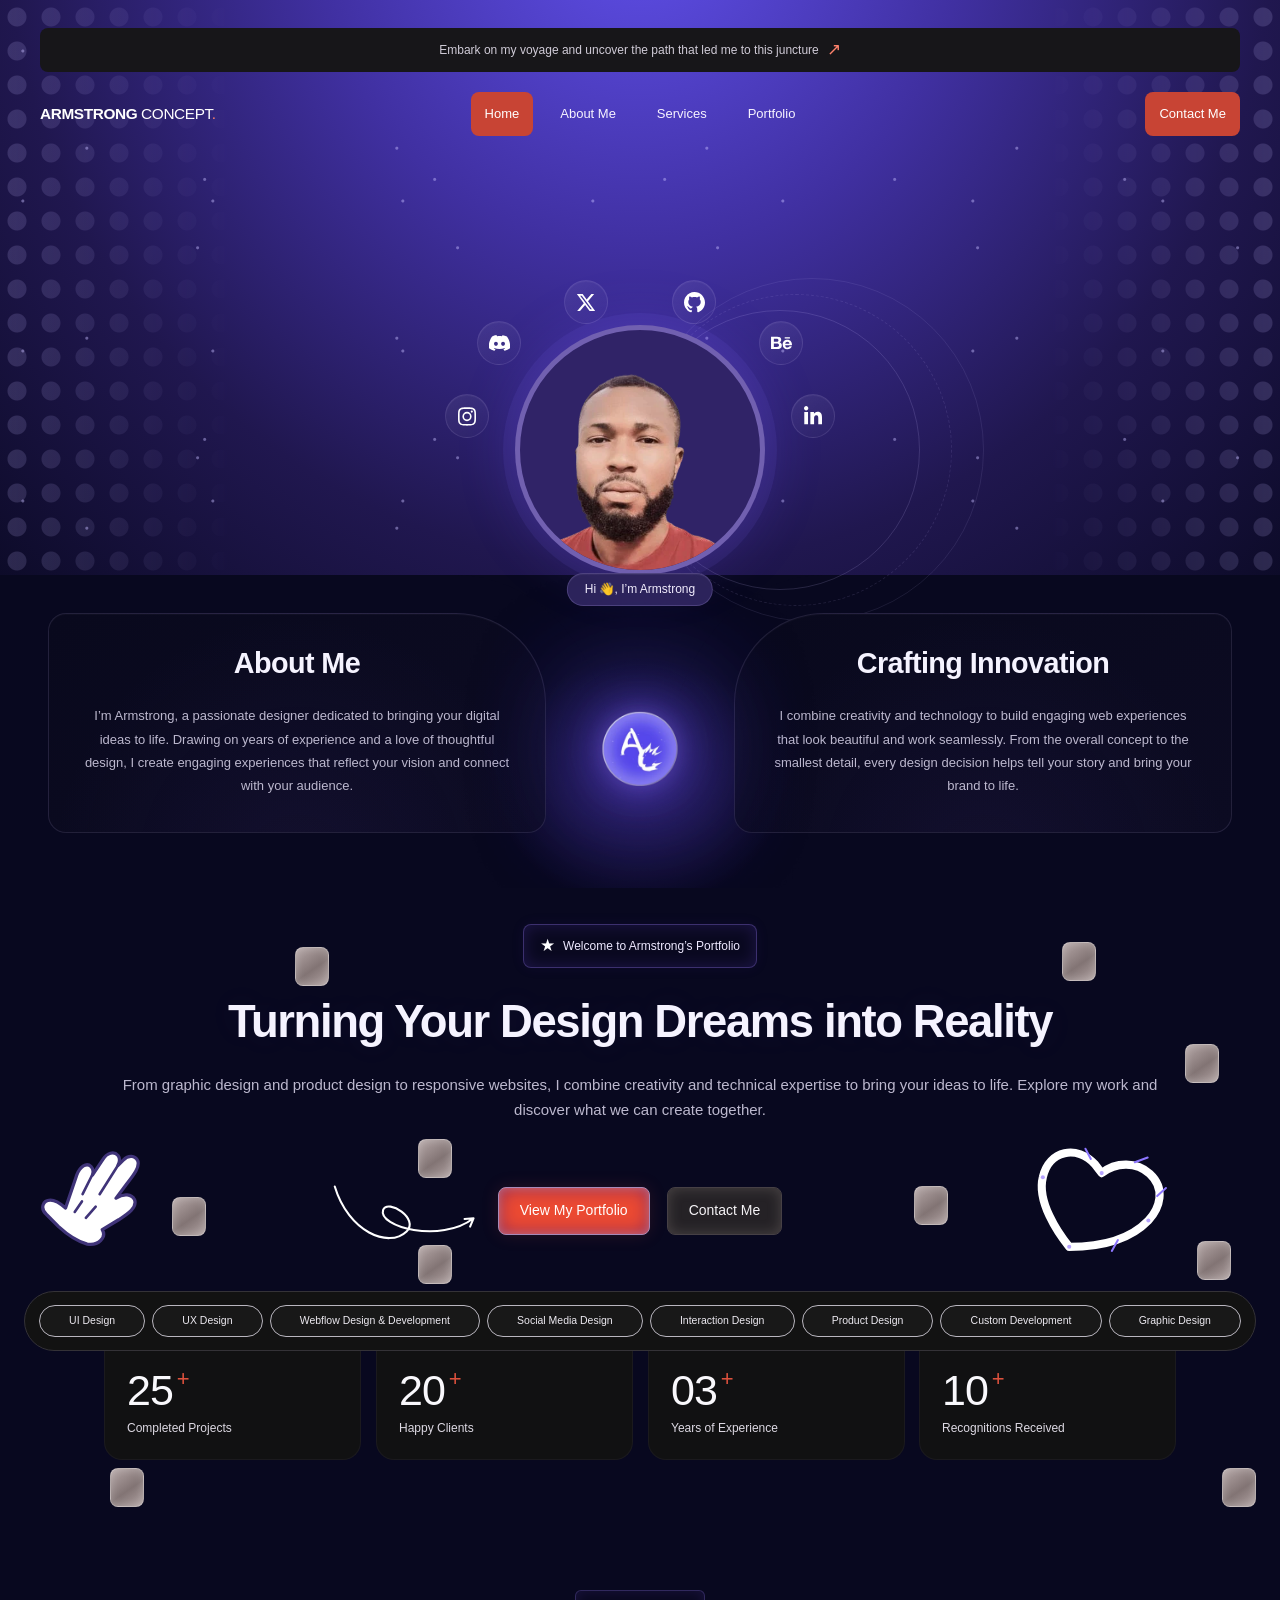
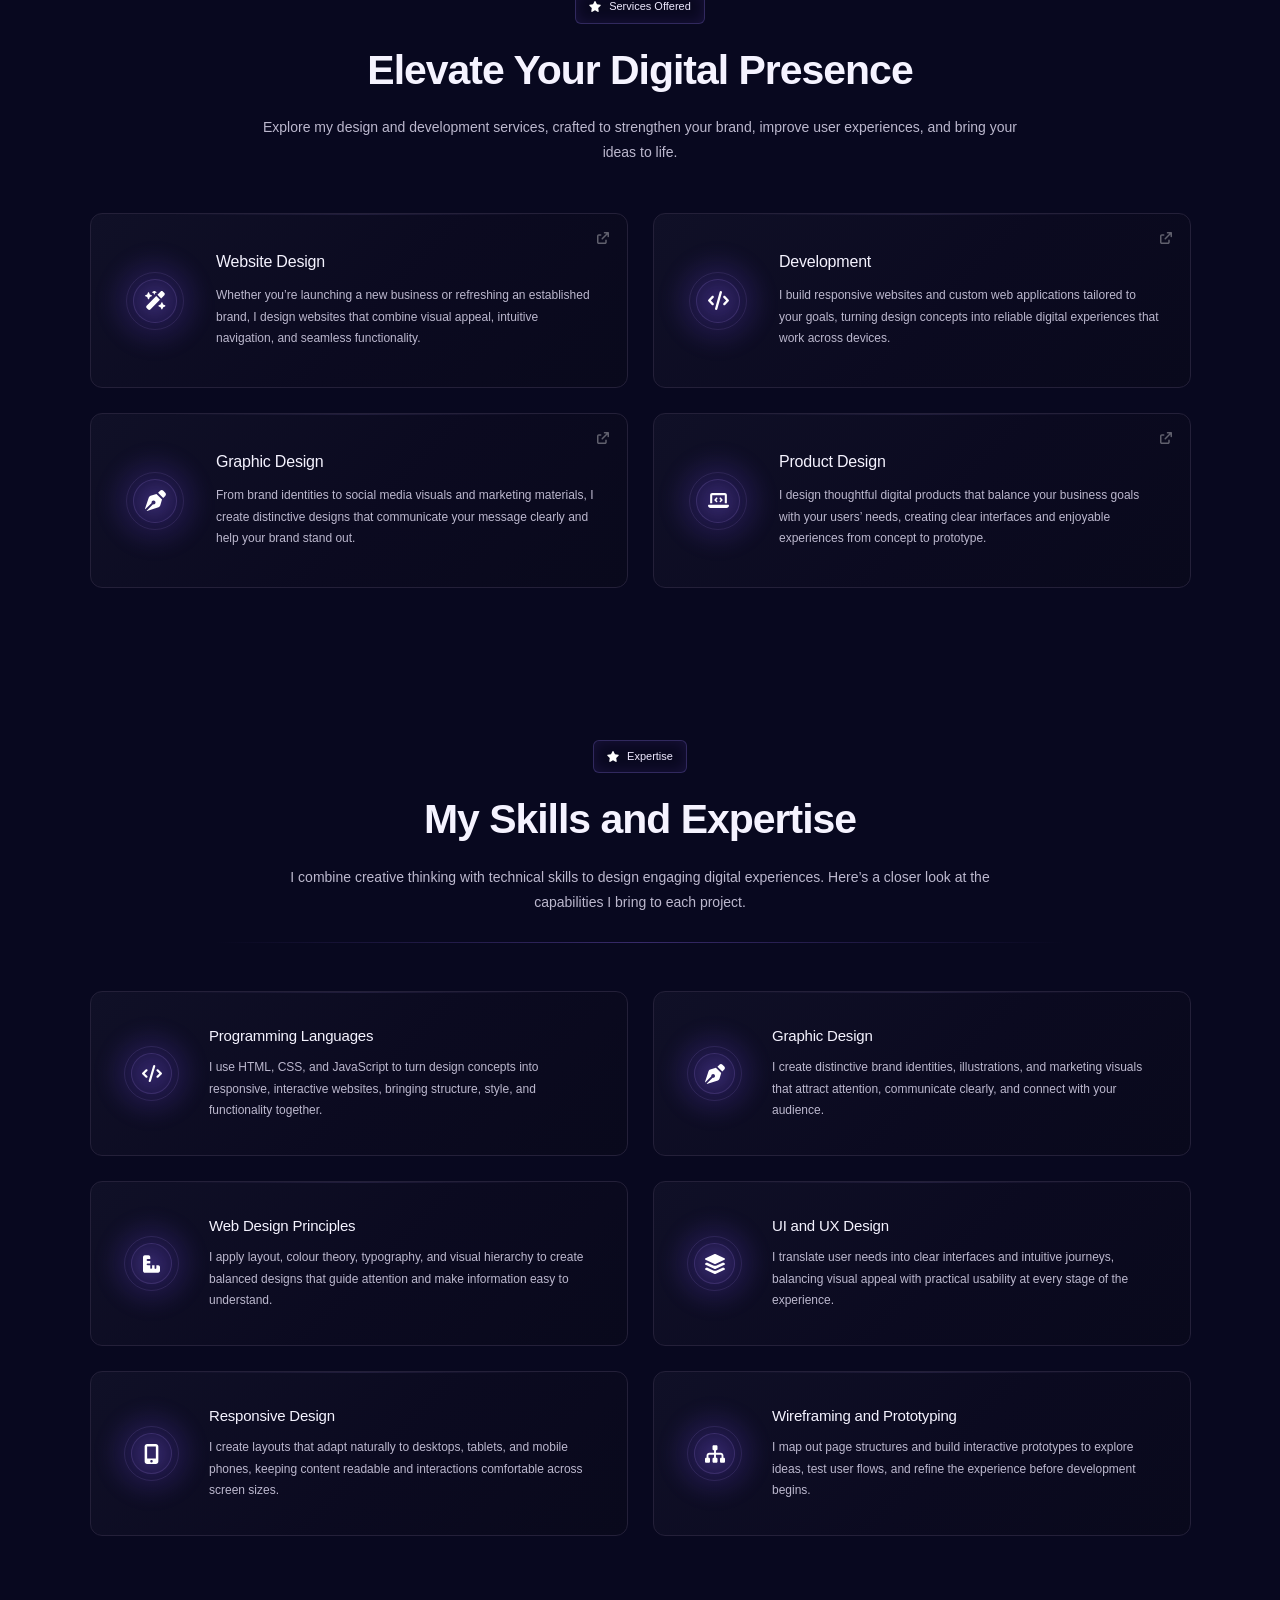
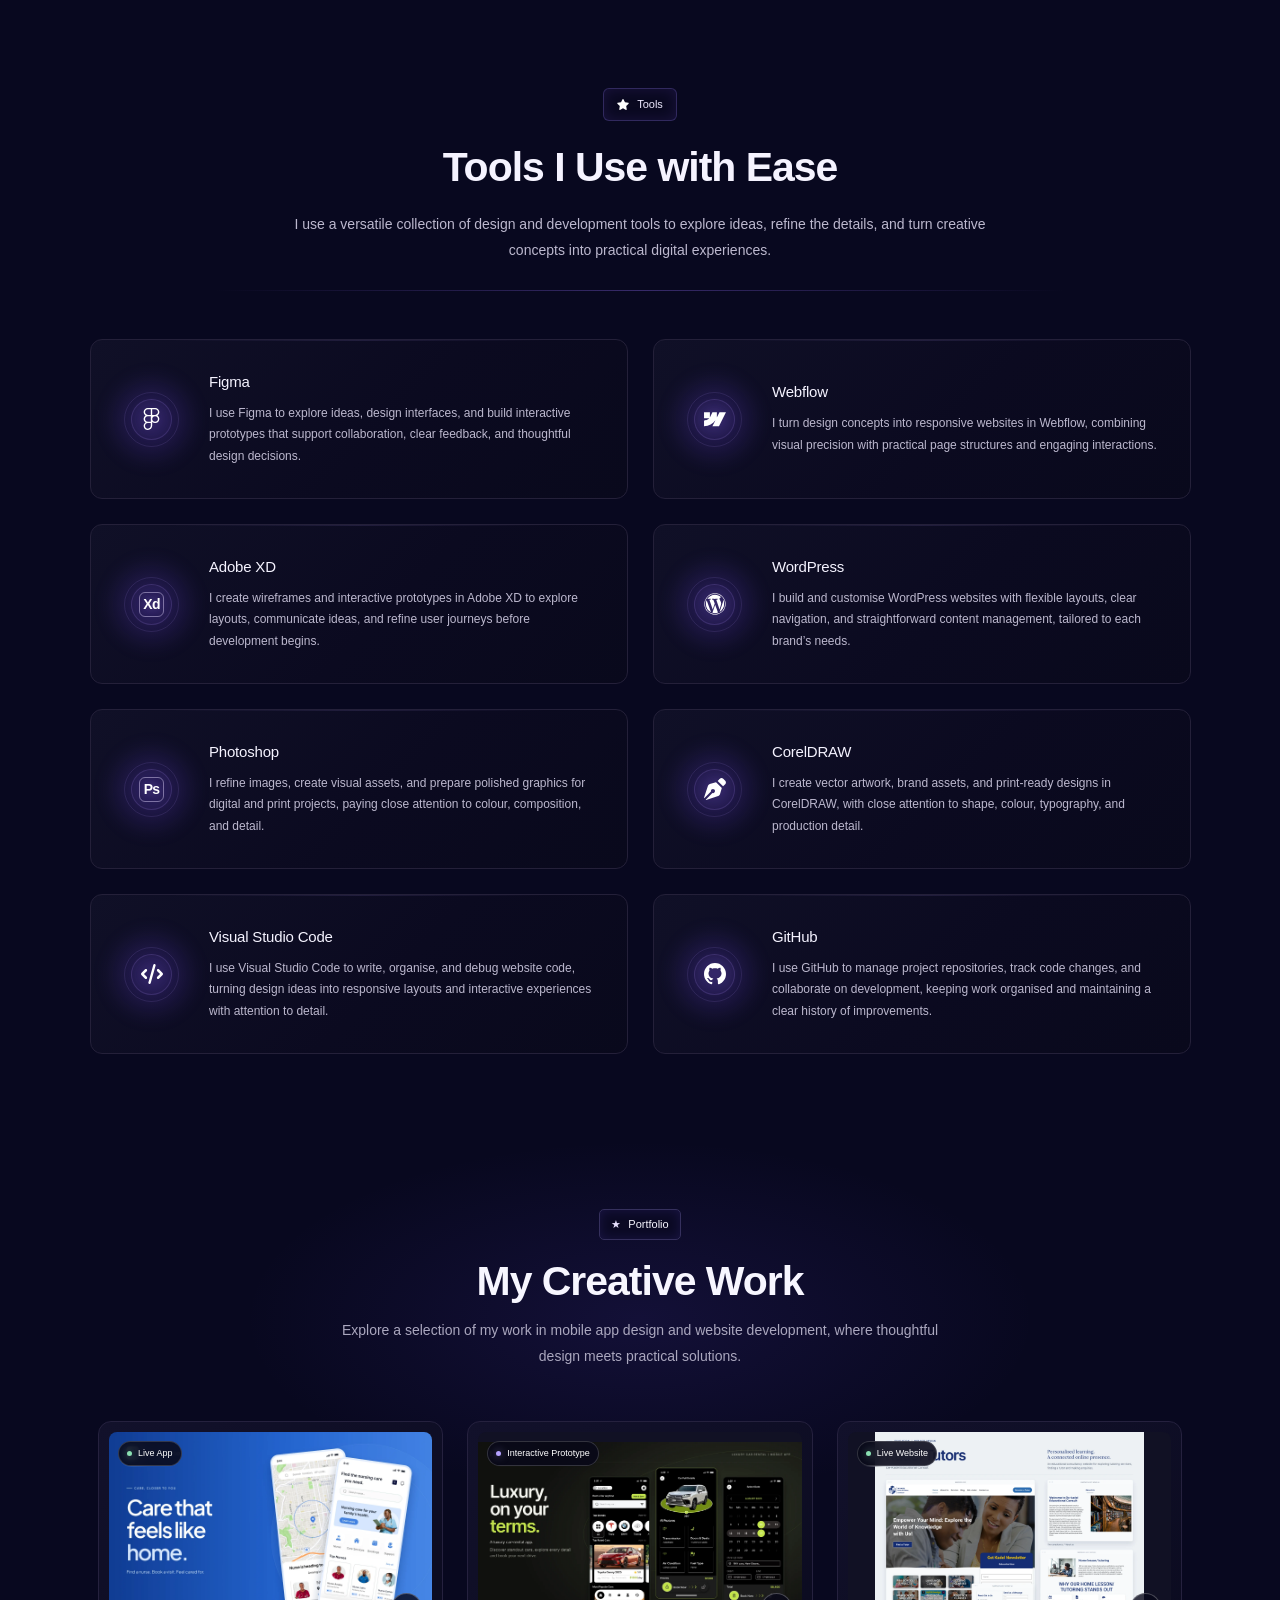
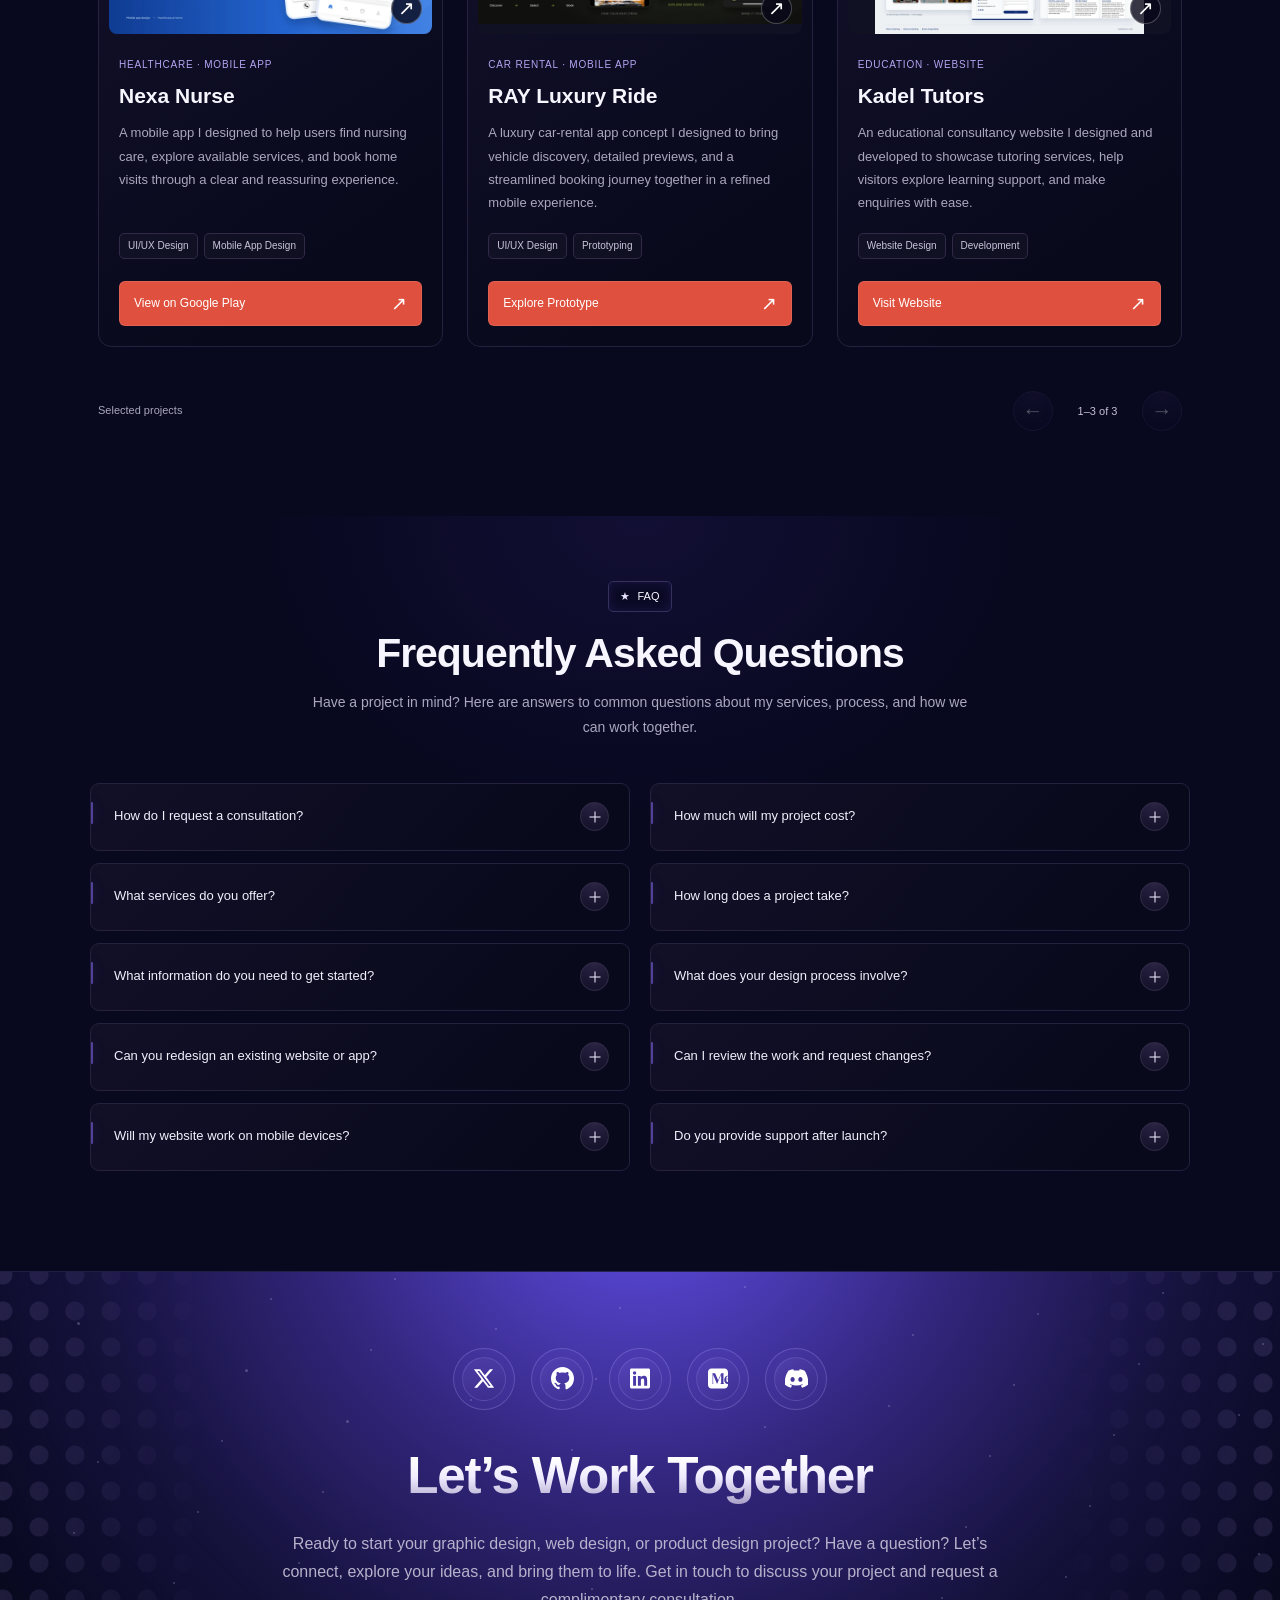
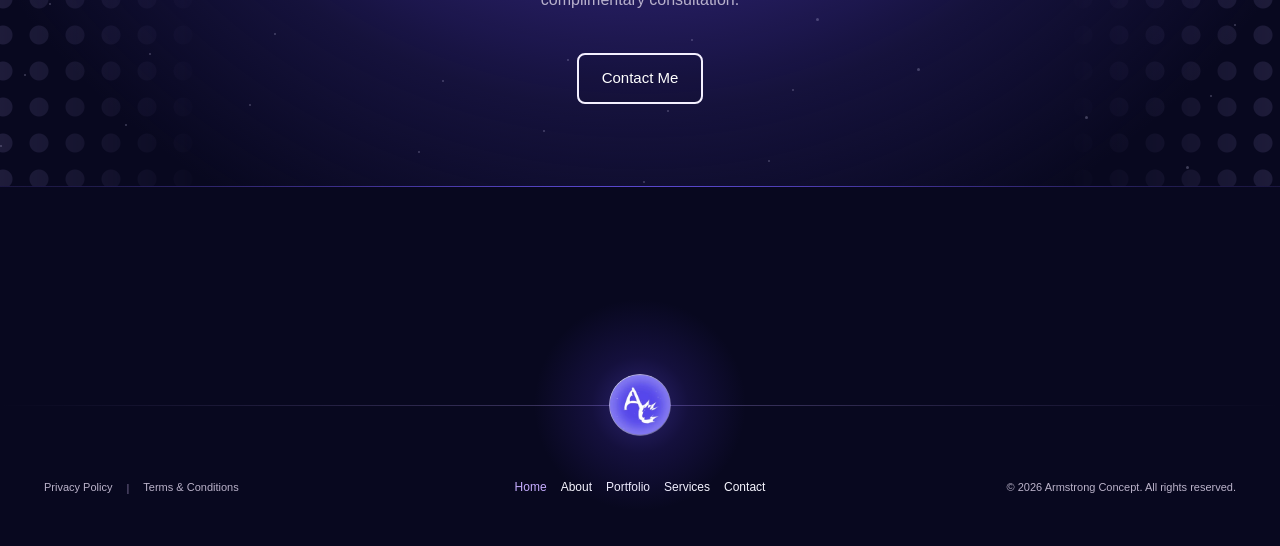
==== index.html @ 854765e3 "Add files via upload Add Armstrong portfolio website" ====
<!doctype html>
<html lang="en">
<head>
  <meta charset="utf-8">
  <meta name="viewport" content="width=device-width, initial-scale=1">
  <meta name="description" content="Explore Armstrong Concept’s design and development portfolio.">
  <title>Armstrong Concept | Portfolio</title>
  <style>body { margin: 0; background: #08081f; }</style>
</head>
<body>
<style>
  #armstrong-hero {
    --ah-bg: #08081f;
    --ah-white: #f5f3ff;
    --ah-muted: #bcb8ce;
    --ah-mouse-x: 0px;
    --ah-mouse-y: 0px;
    --ah-glow-x: 50%;
    --ah-glow-y: 45%;
    --ah-portrait-size: 250px;
    position: relative;
    width: 100%;
    overflow: hidden;
    isolation: isolate;
    background: var(--ah-bg);
    color: var(--ah-white);
    font-family: Arial, Helvetica, sans-serif;
  }

  #armstrong-hero,
  #armstrong-hero * {
    box-sizing: border-box;
  }

  #armstrong-hero :is(h2, p, figure) {
    margin: 0;
  }

  /* Header */
  #armstrong-hero > #armstrong-site-header {
    position: relative;
    z-index: 5;
    width: min(100%, 1200px);
    margin: 0 auto clamp(36px, 5vw, 80px);
    padding-top: clamp(16px, 2.2vw, 32px);
    background: transparent;
    color: #f7f6ff;
  }

  #armstrong-site-header .arm-announcement {
    display: flex;
    align-items: center;
    justify-content: center;
    gap: 8px;
    min-height: 42px;
    padding: 9px 14px;
    border-radius: 8px;
    background: #171619;
    color: #d0cbd7;
    font-size: 12px;
    line-height: 1.5;
    text-align: center;
    text-decoration: none;
  }

  #armstrong-site-header .arm-announcement:hover {
    color: #fff;
  }

  #armstrong-site-header :is(.arm-announcement-arrow, .arm-brand-dot) {
    color: #ff826c;
  }

  #armstrong-site-header .arm-announcement-arrow {
    flex: none;
    font-size: 17px;
  }

  #armstrong-site-header .arm-header-row {
    display: grid;
    grid-template-columns: minmax(0, 1fr) auto minmax(0, 1fr);
    align-items: center;
    gap: 14px;
    margin-top: clamp(12px, 1.6vw, 23px);
  }

  #armstrong-site-header .arm-brand {
    justify-self: start;
    color: #fff;
    font-size: clamp(13px, 1.2vw, 17px);
    line-height: 1.3;
    letter-spacing: -.025em;
    text-decoration: none;
    white-space: nowrap;
  }

  #armstrong-site-header .arm-nav {
    display: contents;
  }

  #armstrong-site-header .arm-nav-links {
    grid-column: 2;
    grid-row: 1;
    display: flex;
    justify-content: center;
    gap: clamp(4px, 1vw, 14px);
  }

  #armstrong-site-header .arm-nav a {
    display: inline-flex;
    align-items: center;
    justify-content: center;
    min-height: 44px;
    padding: 8px clamp(10px, 1.1vw, 17px);
    border-radius: 8px;
    color: #f7f3ff;
    font-size: 13px;
    line-height: 1.4;
    text-decoration: none;
    white-space: nowrap;
    transition: background .2s ease;
  }

  #armstrong-site-header .arm-nav a:hover {
    background: rgba(255, 255, 255, .13);
  }

  #armstrong-site-header .arm-nav a:is([aria-current="page"], .arm-contact) {
    background: #c84434;
    color: #fff;
  }

  #armstrong-site-header .arm-nav a:is([aria-current="page"], .arm-contact):hover {
    background: #ae382b;
  }

  #armstrong-site-header .arm-nav .arm-contact {
    grid-column: 3;
    grid-row: 1;
    justify-self: end;
  }

  #armstrong-site-header .arm-menu-toggle {
    display: none;
    align-items: center;
    justify-content: center;
    gap: 7px;
    min-height: 44px;
    padding: 8px 11px;
    border: 1px solid rgba(232, 218, 255, .4);
    border-radius: 8px;
    background: rgba(24, 17, 61, .65);
    color: #fff;
    font: inherit;
    font-size: 13px;
    cursor: pointer;
  }

  #armstrong-site-header :is(a, button):focus-visible {
    outline: 2px solid #f0dcff;
    outline-offset: 3px;
  }

  /* Shared background */
  #armstrong-hero .ah-background {
    position: absolute;
    inset: 0 0 auto;
    height: 575px;
    z-index: -1;
    pointer-events: none;
    background: radial-gradient(
      ellipse at 50% -15%,
      #6050ec 0%, #4030a1 36%, #20174f 70%, #0d0b29 100%
    );
  }

  #armstrong-hero .ah-dots {
    position: absolute;
    top: 0;
    bottom: 0;
    width: 235px;
    background-image: radial-gradient(
      circle, rgba(197, 186, 255, .18) 0 9px, transparent 10px
    );
    background-size: 34px 34px;
    -webkit-mask-image: linear-gradient(to right, #000, transparent);
    mask-image: linear-gradient(to right, #000, transparent);
  }

  #armstrong-hero .ah-dots-left {
    left: 0;
  }

  #armstrong-hero .ah-dots-right {
    right: 0;
    transform: scaleX(-1);
  }

  #armstrong-hero .ah-stars {
    position: absolute;
    inset: 0;
    opacity: .45;
    background-image:
      radial-gradient(circle at 12% 34%, #c6bdff 1px, transparent 2px),
      radial-gradient(circle at 76% 18%, #c6bdff 1px, transparent 2px),
      radial-gradient(circle at 28% 78%, #c6bdff 1px, transparent 2px),
      radial-gradient(circle at 89% 69%, #c6bdff 1px, transparent 2px);
    background-size: 190px 150px, 260px 210px, 310px 190px, 230px 260px;
    animation: ah-stars-shimmer 7s ease-in-out infinite;
  }

  /* Portrait stage */
  #armstrong-hero .ah-stage {
    position: relative;
    height: 375px;
    z-index: 2;
  }

  #armstrong-hero .ah-pointer-light {
    position: absolute;
    inset: 0;
    pointer-events: none;
    opacity: 0;
    background: radial-gradient(
      280px circle at var(--ah-glow-x) var(--ah-glow-y),
      rgba(166, 139, 255, .24), transparent 75%
    );
    transition: opacity .45s ease;
  }

  #armstrong-hero.ah-pointer-active .ah-pointer-light {
    opacity: 1;
  }

  #armstrong-hero .ah-orbit {
    position: absolute;
    left: 50%;
    bottom: 0;
    width: 390px;
    height: 320px;
    transform: translateX(-50%);
  }

  #armstrong-hero .ah-orbit-motion {
    position: relative;
    width: 100%;
    height: 100%;
    transform: translate3d(var(--ah-mouse-x), var(--ah-mouse-y), 0);
  }

  #armstrong-hero .ah-ring {
    position: absolute;
    left: 50%;
    width: calc(var(--ah-portrait-size) + var(--ah-ring-extra));
    aspect-ratio: 1;
    border: 1px solid rgba(205, 191, 255, .16);
    border-radius: 50%;
    pointer-events: none;
  }

  #armstrong-hero .ah-ring-one {
    --ah-ring-extra: 30px;
    bottom: -15px;
    animation: ah-ring-clockwise 32s linear infinite;
  }

  #armstrong-hero .ah-ring-two {
    --ah-ring-extra: 62px;
    bottom: -31px;
    border-style: dashed;
    border-color: rgba(205, 191, 255, .12);
    animation: ah-ring-counterclockwise 45s linear infinite;
  }

  #armstrong-hero .ah-ring-three {
    --ah-ring-extra: 94px;
    bottom: -47px;
    border-color: rgba(205, 191, 255, .1);
    animation: ah-ring-clockwise 60s linear infinite;
  }

  #armstrong-hero .ah-portrait {
    position: absolute;
    left: 50%;
    bottom: 0;
    z-index: 2;
    width: var(--ah-portrait-size);
    height: var(--ah-portrait-size);
    overflow: hidden;
    border: 5px solid rgba(184, 164, 255, .48);
    border-radius: 50%;
    background: #302367;
    transform: translateX(-50%);
    box-shadow: 0 0 0 12px rgba(136, 107, 255, .09),
                0 0 55px rgba(112, 80, 255, .25);
    transition: border-color .4s ease, box-shadow .4s ease;
  }

  #armstrong-hero .ah-portrait img {
    display: block;
    width: 100%;
    height: 100%;
    max-width: none;
    object-fit: cover;
    object-position: center 30%;
  }

  #armstrong-hero .ah-portrait:hover {
    border-color: rgba(205, 184, 255, .7);
    box-shadow: 0 0 0 15px rgba(136, 107, 255, .12),
                0 0 80px rgba(151, 106, 255, .45);
  }

  /* Floating social icons */
  #armstrong-hero .ah-social {
    position: absolute;
    z-index: 3;
    display: flex;
    align-items: center;
    justify-content: center;
    width: 44px;
    height: 44px;
    border: 1px solid rgba(217, 205, 255, .12);
    border-radius: 50%;
    background: linear-gradient(
      145deg, rgba(255, 255, 255, .07), rgba(255, 255, 255, .015)
    );
    box-shadow: inset 0 1px 0 rgba(255, 255, 255, .04);
    animation: ah-icon-float 5s ease-in-out infinite;
    transition: background .3s ease, box-shadow .3s ease;
  }

  #armstrong-hero .ah-social img {
    display: block;
    width: 21px;
    height: 21px;
    object-fit: contain;
    filter: brightness(0) invert(1);
    transition: transform .3s ease, filter .3s ease;
  }

  #armstrong-hero .ah-social:hover {
    background: rgba(168, 134, 255, .16);
    box-shadow: 0 0 0 1px rgba(216, 197, 255, .18),
                0 0 25px rgba(154, 114, 255, .32);
  }

  #armstrong-hero .ah-social:hover img {
    transform: scale(1.15);
    filter: brightness(0) invert(1)
      drop-shadow(0 0 5px rgba(210, 190, 255, .75));
  }

  #armstrong-hero .ah-discord {
    top: 66px;
    left: 32px;
  }

  #armstrong-hero .ah-twitter {
    top: 25px;
    left: 119px;
    animation-delay: -.8s;
  }

  #armstrong-hero .ah-github {
    top: 25px;
    right: 119px;
    animation-delay: -1.6s;
  }

  #armstrong-hero .ah-behance {
    top: 66px;
    right: 32px;
    animation-delay: -2.4s;
  }

  #armstrong-hero .ah-instagram {
    top: 139px;
    left: 0;
    animation-delay: -3.2s;
  }

  #armstrong-hero .ah-linkedin {
    top: 139px;
    right: 0;
    animation-delay: -4s;
  }

  #armstrong-hero .ah-greeting {
    position: absolute;
    left: 50%;
    bottom: -31px;
    z-index: 5;
    padding: 8px 17px;
    border: 1px solid rgba(205, 187, 255, .2);
    border-radius: 30px;
    background: rgba(48, 38, 95, .95);
    color: #f4efff;
    font-size: 12px;
    line-height: 1.3;
    white-space: nowrap;
    transform: translateX(-50%);
    box-shadow: inset 0 1px 0 rgba(255, 255, 255, .04);
  }

  /* Curved transition and introduction */
  #armstrong-hero .ah-lower {
    position: relative;
    min-height: 300px;
    padding-bottom: 55px;
  }

  #armstrong-hero .ah-dark-wing {
    position: absolute;
    top: 0;
    bottom: 0;
    z-index: 0;
    width: calc(50% - 28px);
    background: var(--ah-bg);
    pointer-events: none;
  }

  #armstrong-hero .ah-dark-wing-left {
    left: 0;
    border-top-right-radius: 155px 190px;
  }

  #armstrong-hero .ah-dark-wing-right {
    right: 0;
    border-top-left-radius: 155px 190px;
  }

  #armstrong-hero .ah-bottom-fill {
    position: absolute;
    inset: 190px 0 0;
    z-index: 0;
    background: var(--ah-bg);
    pointer-events: none;
  }

  #armstrong-hero .ah-centre-light {
    position: absolute;
    top: 78px;
    left: 50%;
    z-index: 1;
    width: 300px;
    height: 260px;
    pointer-events: none;
    transform: translateX(-50%);
    background: radial-gradient(
      ellipse at center, rgba(112, 73, 255, .25), transparent 68%
    );
    animation: ah-glow-breathe 6s ease-in-out infinite;
  }

  #armstrong-hero .ah-introduction {
    position: relative;
    z-index: 2;
    display: grid;
    grid-template-columns: minmax(0, 1fr) 140px minmax(0, 1fr);
    align-items: start;
    gap: 24px;
    width: min(1200px, calc(100% - 96px));
    margin: 0 auto;
    padding-top: 38px;
  }

  #armstrong-hero .ah-copy {
    position: relative;
    min-width: 0;
    min-height: 220px;
    padding: 32px 25px 28px;
    border: 1px solid rgba(184, 169, 225, .14);
    background:
      radial-gradient(ellipse at 50% 120%, rgba(67, 48, 131, .14), transparent 70%),
      linear-gradient(145deg, #09091d, #0c0b22);
    text-align: center;
    box-shadow: inset 0 1px 0 rgba(255, 255, 255, .025);
    transition: border-color .35s ease, box-shadow .35s ease;
  }

  #armstrong-hero .ah-copy-left {
    border-radius: 18px 90px 18px 18px;
  }

  #armstrong-hero .ah-copy-right {
    border-radius: 90px 18px 18px 18px;
  }

  #armstrong-hero .ah-copy:hover {
    border-color: rgba(175, 145, 255, .3);
    box-shadow: inset 0 1px 0 rgba(255, 255, 255, .04),
                0 0 35px rgba(105, 69, 230, .12);
  }

  #armstrong-hero .ah-copy h2 {
    margin: 0 0 22px;
    color: var(--ah-white);
    font-family: inherit;
    font-size: clamp(23px, 2.25vw, 31px);
    font-weight: 600;
    line-height: 1.25;
    letter-spacing: -.6px;
  }

  #armstrong-hero .ah-copy p {
    max-width: 430px;
    margin: 0 auto;
    color: var(--ah-muted);
    font-size: 13px;
    font-weight: 400;
    line-height: 1.8;
  }

  /* Glowing AC badge */
  #armstrong-hero .ah-ac-logo {
    --ac-rotate-x: 0deg;
    --ac-rotate-y: 0deg;
    position: absolute;
    top: 133px;
    left: 50%;
    z-index: 5;
    width: 82px;
    height: 82px;
    transform: translateX(-50%);
    perspective: 650px;
    isolation: isolate;
  }

  #armstrong-hero .ah-ac-halo {
    position: absolute;
    inset: -24px;
    z-index: -1;
    border-radius: 50%;
    background: radial-gradient(
      circle, rgba(148, 112, 255, .55), rgba(98, 63, 230, .15) 48%, transparent 72%
    );
    filter: blur(13px);
    pointer-events: none;
    animation: ah-ac-halo-breathe 5s ease-in-out infinite;
    transition: filter .4s ease, background .4s ease;
  }

  #armstrong-hero .ah-ac-logo-tilt {
    position: relative;
    width: 100%;
    height: 100%;
    transform: rotateX(var(--ac-rotate-x)) rotateY(var(--ac-rotate-y));
    transition: transform .18s ease-out;
  }

  #armstrong-hero .ah-ac-logo-image {
    position: absolute;
    top: 50%;
    left: 50%;
    display: block;
    width: 500%;
    max-width: none;
    height: auto;
    transform: translate(-50%, -50%);
    pointer-events: none;
    mix-blend-mode: screen;
    filter: drop-shadow(0 0 10px rgba(157, 123, 255, .25));
    transition: filter .4s ease;
  }

  #armstrong-hero .ah-ac-logo:hover .ah-ac-logo-image {
    filter: brightness(1.12) drop-shadow(0 0 20px rgba(176, 140, 255, .65));
  }

  #armstrong-hero .ah-ac-logo:hover .ah-ac-halo {
    filter: blur(18px);
    background: radial-gradient(
      circle, rgba(174, 130, 255, .85), rgba(111, 70, 255, .25) 48%, transparent 72%
    );
  }

  #armstrong-hero.ah-motion-ready .ah-reveal {
    opacity: 0;
    transform: translateY(20px);
    transition: opacity .9s ease, transform .9s cubic-bezier(.22, 1, .36, 1);
  }

  #armstrong-hero.ah-motion-ready .ah-reveal-right {
    transition-delay: .15s;
  }

  #armstrong-hero.ah-motion-ready.ah-in-view .ah-reveal {
    opacity: 1;
    transform: translateY(0);
  }

  @keyframes ah-ring-clockwise {
    from { transform: translateX(-50%) rotate(0deg); }
    to { transform: translateX(-50%) rotate(360deg); }
  }

  @keyframes ah-ring-counterclockwise {
    from { transform: translateX(-50%) rotate(360deg); }
    to { transform: translateX(-50%) rotate(0deg); }
  }

  @keyframes ah-icon-float {
    0%, 100% { transform: translateY(0); }
    50% { transform: translateY(-7px); }
  }

  @keyframes ah-glow-breathe {
    0%, 100% { opacity: .5; }
    50% { opacity: 1; }
  }

  @keyframes ah-stars-shimmer {
    0%, 100% { opacity: .35; }
    50% { opacity: .65; }
  }

  @keyframes ah-ac-halo-breathe {
    0%, 100% {
      opacity: .55;
      transform: scale(.95);
    }

    50% {
      opacity: 1;
      transform: scale(1.12);
    }
  }

  @media (min-width: 768px) and (max-width: 1024px) {
    #armstrong-hero .ah-introduction {
      width: calc(100% - 48px);
      grid-template-columns: minmax(0, 1fr) 100px minmax(0, 1fr);
      gap: 16px;
    }

    #armstrong-hero .ah-copy {
      min-height: 250px;
      padding: 30px 20px;
    }

    #armstrong-hero .ah-copy-left { border-top-right-radius: 65px; }
    #armstrong-hero .ah-copy-right { border-top-left-radius: 65px; }
    #armstrong-hero .ah-copy p { font-size: 12px; }
  }

  @media (max-width: 767px) {
    #armstrong-hero {
      --ah-portrait-size: 210px;
    }

    #armstrong-site-header .arm-header-row {
      grid-template-columns: minmax(0, 1fr) auto;
    }

    #armstrong-site-header .arm-menu-toggle:not([hidden]) {
      display: inline-flex;
      grid-column: 2;
      grid-row: 1;
    }

    #armstrong-site-header .arm-nav {
      display: flex;
      grid-column: 1 / -1;
      flex-direction: column;
      gap: 6px;
      padding: 8px;
      border: 1px solid rgba(232, 218, 255, .24);
      border-radius: 10px;
      background: #18113d;
    }

    #armstrong-site-header .arm-nav-links {
      flex-direction: column;
      gap: 4px;
    }

    #armstrong-site-header .arm-menu-toggle:not([hidden])[aria-expanded="false"] + .arm-nav {
      display: none;
    }

    #armstrong-site-header .arm-nav-links a {
      justify-content: flex-start;
      padding-inline: 13px;
    }

    #armstrong-hero .ah-background { height: 475px; }
    #armstrong-hero .ah-stage { height: 330px; }

    #armstrong-hero .ah-orbit {
      width: min(330px, 100%);
      height: 290px;
    }

    #armstrong-hero .ah-social {
      width: 38px;
      height: 38px;
    }

    #armstrong-hero .ah-discord {
      top: 67px;
      left: 20px;
    }

    #armstrong-hero .ah-twitter {
      top: 24px;
      left: 28%;
    }

    #armstrong-hero .ah-github {
      top: 24px;
      right: 28%;
    }

    #armstrong-hero .ah-behance {
      top: 67px;
      right: 20px;
    }

    #armstrong-hero :is(.ah-instagram, .ah-linkedin) {
      top: 137px;
    }

    #armstrong-hero .ah-dots {
      width: 110px;
      opacity: .7;
    }

    #armstrong-hero .ah-dark-wing { width: calc(50% - 23px); }
    #armstrong-hero .ah-dark-wing-left { border-top-right-radius: 110px 135px; }
    #armstrong-hero .ah-dark-wing-right { border-top-left-radius: 110px 135px; }
    #armstrong-hero .ah-bottom-fill { top: 135px; }
    #armstrong-hero .ah-lower { padding-bottom: 45px; }

    #armstrong-hero .ah-introduction {
      grid-template-columns: 1fr;
      width: calc(100% - 40px);
      gap: 22px;
      padding-top: 165px;
    }

    #armstrong-hero .ah-middle-space {
      display: none;
    }

    #armstrong-hero :is(.ah-copy, .ah-copy-left, .ah-copy-right) {
      min-height: 0;
      padding: 30px 23px;
      border-radius: 20px;
    }

    #armstrong-hero .ah-copy h2 {
      font-size: 25px;
      margin-bottom: 18px;
    }

    #armstrong-hero .ah-copy p { font-size: 13px; }

    #armstrong-hero .ah-ac-logo {
      top: 70px;
      width: 70px;
      height: 70px;
    }

    #armstrong-hero .ah-centre-light {
      top: 0;
      width: 260px;
      height: 230px;
    }
  }

  @media (prefers-reduced-motion: reduce) {
    #armstrong-hero *,
    #armstrong-hero *::before,
    #armstrong-hero *::after {
      animation: none !important;
      transition: none !important;
    }

    #armstrong-hero .ah-ring {
      transform: translateX(-50%) !important;
    }

    #armstrong-hero :is(.ah-orbit-motion, .ah-ac-logo-tilt) {
      transform: none !important;
    }

    #armstrong-hero .ah-reveal {
      opacity: 1 !important;
      transform: none !important;
    }

    #armstrong-hero .ah-pointer-light {
      display: none;
    }
  }
</style>

<section id="armstrong-hero" aria-label="Introducing Armstrong">
  <header id="armstrong-site-header">
    <a class="arm-announcement" href="./about.html">
      <span>Embark on my voyage and uncover the path that led me to this juncture</span>
      <span class="arm-announcement-arrow" aria-hidden="true">↗</span>
    </a>

    <div class="arm-header-row">
      <a class="arm-brand" href="./index.html" aria-label="Armstrong Concept home">
        <strong>ARMSTRONG</strong> CONCEPT<span class="arm-brand-dot">.</span>
      </a>

      <button class="arm-menu-toggle" type="button"
              aria-controls="arm-primary-nav" aria-expanded="false" hidden>
        <svg viewBox="0 0 24 24" width="20" height="20" aria-hidden="true">
          <path d="M4 6h16M4 12h16M4 18h16" fill="none"
                stroke="currentColor" stroke-width="1.7" stroke-linecap="round"/>
        </svg>
        <span>Menu</span>
      </button>

      <nav id="arm-primary-nav" class="arm-nav" aria-label="Main navigation">
        <div class="arm-nav-links">
          <a href="./index.html" aria-current="page">Home</a>
          <a href="./about.html">About Me</a>
          <a href="./service.html">Services</a>
          <a href="./portfolio.html">Portfolio</a>
        </div>
        <a class="arm-contact" href="./contact.html">Contact Me</a>
      </nav>
    </div>
  </header>

  <div class="ah-background" aria-hidden="true">
    <div class="ah-dots ah-dots-left"></div>
    <div class="ah-dots ah-dots-right"></div>
    <div class="ah-stars"></div>
  </div>

  <div class="ah-stage">
    <div class="ah-pointer-light" aria-hidden="true"></div>

    <div class="ah-orbit">
      <div class="ah-orbit-motion">
        <div class="ah-ring ah-ring-one" aria-hidden="true"></div>
        <div class="ah-ring ah-ring-two" aria-hidden="true"></div>
        <div class="ah-ring ah-ring-three" aria-hidden="true"></div>

        <span class="ah-social ah-discord" title="Discord">
          <img src="[data-uri]"
               alt="Discord" width="21" height="21">
        </span>

        <span class="ah-social ah-twitter" title="X">
          <img src="[data-uri]"
               alt="X" width="21" height="21">
        </span>

        <span class="ah-social ah-github" title="GitHub">
          <img src="[data-uri]"
               alt="GitHub" width="21" height="21">
        </span>

        <span class="ah-social ah-behance" title="Behance">
          <img src="[data-uri]"
               alt="Behance" width="21" height="21">
        </span>

        <span class="ah-social ah-instagram" title="Instagram">
          <img src="[data-uri]"
               alt="Instagram" width="21" height="21">
        </span>

        <span class="ah-social ah-linkedin" title="LinkedIn">
          <img src="[data-uri]"
               alt="LinkedIn" width="21" height="21">
        </span>

        <figure class="ah-portrait">
          <img src="[data-uri]"
               alt="Portrait of Armstrong" fetchpriority="high">
        </figure>

        <p class="ah-greeting">Hi 👋, I’m Armstrong</p>
      </div>
    </div>
  </div>

  <div class="ah-lower">
    <div class="ah-dark-wing ah-dark-wing-left" aria-hidden="true"></div>
    <div class="ah-dark-wing ah-dark-wing-right" aria-hidden="true"></div>
    <div class="ah-bottom-fill" aria-hidden="true"></div>
    <div class="ah-centre-light" aria-hidden="true"></div>

    <div class="ah-introduction">
      <div class="ah-reveal">
        <article class="ah-copy ah-copy-left">
          <h2>About Me</h2>
          <p>
            I’m Armstrong, a passionate designer dedicated to bringing your
            digital ideas to life. Drawing on years of experience and a love
            of thoughtful design, I create engaging experiences that reflect
            your vision and connect with your audience.
          </p>
        </article>
      </div>

      <div class="ah-middle-space" aria-hidden="true"></div>

      <div class="ah-reveal ah-reveal-right">
        <article class="ah-copy ah-copy-right">
          <h2>Crafting Innovation</h2>
          <p>
            I combine creativity and technology to build engaging web
            experiences that look beautiful and work seamlessly. From the
            overall concept to the smallest detail, every design decision
            helps tell your story and bring your brand to life.
          </p>
        </article>
      </div>
    </div>

    <div class="ah-ac-logo">
      <span class="ah-ac-halo" aria-hidden="true"></span>
      <div class="ah-ac-logo-tilt">
        <img class="ah-ac-logo-image"
             src="[data-uri]"
             alt="Armstrong Concept AC logo" decoding="async">
      </div>
    </div>
  </div>
</section>

<script>
(() => {
  const widget = document.currentScript?.closest(".elementor-widget-html");
  const hero = widget?.querySelector("#armstrong-hero") ||
    document.getElementById("armstrong-hero");

  if (!hero || hero.dataset.heroInitialized === "true") return;
  hero.dataset.heroInitialized = "true";

  const header = hero.querySelector("#armstrong-site-header");
  const menuButton = header.querySelector(".arm-menu-toggle");
  const menuLabel = menuButton.querySelector("span");
  const desktop = matchMedia("(min-width: 768px)");

  function setMenuOpen(isOpen) {
    menuButton.setAttribute("aria-expanded", String(isOpen));
    menuLabel.textContent = isOpen ? "Close" : "Menu";
  }

  menuButton.addEventListener("click", () => {
    setMenuOpen(menuButton.getAttribute("aria-expanded") === "false");
  });

  header.addEventListener("keydown", event => {
    if (event.key === "Escape" &&
        menuButton.getAttribute("aria-expanded") === "true") {
      setMenuOpen(false);
      menuButton.focus();
    }
  });

  desktop.addEventListener("change", event => {
    if (event.matches) setMenuOpen(false);
  });

  menuButton.hidden = false;

  const stage = hero.querySelector(".ah-stage");
  const logo = hero.querySelector(".ah-ac-logo");
  const reducedMotion = matchMedia("(prefers-reduced-motion: reduce)");
  const finePointer = matchMedia("(hover: hover) and (pointer: fine)");

  function allowsPointerMotion(event) {
    return !reducedMotion.matches &&
      finePointer.matches &&
      event.pointerType !== "touch";
  }

  function clamp(value, minimum, maximum) {
    return Math.max(minimum, Math.min(maximum, value));
  }

  let observer = null;

  if (!reducedMotion.matches && "IntersectionObserver" in window) {
    hero.classList.add("ah-motion-ready");

    observer = new IntersectionObserver(entries => {
      if (!entries.some(entry => entry.isIntersecting)) return;

      hero.classList.add("ah-in-view");
      observer.disconnect();
      observer = null;
    }, { threshold: .12 });

    observer.observe(hero);
  }

  let targetX = 0;
  let targetY = 0;
  let currentX = 0;
  let currentY = 0;
  let glowX = 50;
  let glowY = 45;
  let heroFrame = null;

  function paintHero() {
    currentX += (targetX - currentX) * .08;
    currentY += (targetY - currentY) * .08;

    hero.style.setProperty("--ah-mouse-x", `${currentX.toFixed(2)}px`);
    hero.style.setProperty("--ah-mouse-y", `${currentY.toFixed(2)}px`);
    hero.style.setProperty("--ah-glow-x", `${glowX.toFixed(2)}%`);
    hero.style.setProperty("--ah-glow-y", `${glowY.toFixed(2)}%`);

    const moving = Math.abs(targetX - currentX) > .02 ||
      Math.abs(targetY - currentY) > .02;

    heroFrame = moving ? requestAnimationFrame(paintHero) : null;
  }

  function startHeroMotion() {
    if (heroFrame === null) {
      heroFrame = requestAnimationFrame(paintHero);
    }
  }

  stage.addEventListener("pointermove", event => {
    if (!allowsPointerMotion(event)) return;

    const bounds = stage.getBoundingClientRect();
    const x = clamp((event.clientX - bounds.left) / bounds.width, 0, 1);
    const y = clamp((event.clientY - bounds.top) / bounds.height, 0, 1);

    targetX = (x - .5) * 24;
    targetY = (y - .5) * 16;
    glowX = x * 100;
    glowY = y * 100;

    hero.classList.add("ah-pointer-active");
    startHeroMotion();
  }, { passive: true });

  stage.addEventListener("pointerleave", () => {
    targetX = 0;
    targetY = 0;
    hero.classList.remove("ah-pointer-active");
    startHeroMotion();
  });

  let logoFrame = null;
  let rotateX = 0;
  let rotateY = 0;

  function paintLogo() {
    logo.style.setProperty("--ac-rotate-x", `${rotateX.toFixed(2)}deg`);
    logo.style.setProperty("--ac-rotate-y", `${rotateY.toFixed(2)}deg`);
    logoFrame = null;
  }

  function resetLogo() {
    if (logoFrame !== null) cancelAnimationFrame(logoFrame);

    rotateX = 0;
    rotateY = 0;
    paintLogo();
  }

  logo.addEventListener("pointermove", event => {
    if (!allowsPointerMotion(event)) return;

    const bounds = logo.getBoundingClientRect();
    const x = clamp((event.clientX - bounds.left) / bounds.width, 0, 1);
    const y = clamp((event.clientY - bounds.top) / bounds.height, 0, 1);

    rotateX = (.5 - y) * 18;
    rotateY = (x - .5) * 18;

    if (logoFrame === null) {
      logoFrame = requestAnimationFrame(paintLogo);
    }
  }, { passive: true });

  logo.addEventListener("pointerleave", resetLogo);

  function resetMotion() {
    if (heroFrame !== null) {
      cancelAnimationFrame(heroFrame);
      heroFrame = null;
    }

    targetX = 0;
    targetY = 0;
    currentX = 0;
    currentY = 0;

    hero.style.setProperty("--ah-mouse-x", "0px");
    hero.style.setProperty("--ah-mouse-y", "0px");
    hero.classList.remove("ah-pointer-active");

    resetLogo();

    if (reducedMotion.matches) {
      hero.classList.add("ah-in-view");

      if (observer) {
        observer.disconnect();
        observer = null;
      }
    }
  }

  reducedMotion.addEventListener("change", resetMotion);
  finePointer.addEventListener("change", resetMotion);
})();
</script>

<!-- ARMSTRONG CONCEPT — BLOCK 2 -->
<style>
#armstrong-intro {
  --ai-bg: #08081f;
  --ai-white: #f5f3ff;
  --ai-muted: #bcb8ce;
  --ai-accent: #dc513d;
  --ai-light-x: 50%;
  --ai-light-y: 50%;
  --ai-drift-x: 0px;
  --ai-drift-y: 0px;
  position: relative;
  isolation: isolate;
  width: 100%;
  overflow: hidden;
  padding: 36px 24px 65px;
  background: var(--ai-bg);
  color: var(--ai-white);
  font-family: Arial, Helvetica, sans-serif;
  text-align: center;
}

#armstrong-intro,
#armstrong-intro * {
  box-sizing: border-box;
}

#armstrong-intro::before {
  content: "";
  position: absolute;
  inset: 0;
  pointer-events: none;
  opacity: 0;
  background: radial-gradient(
    340px circle at var(--ai-light-x) var(--ai-light-y),
    rgba(113, 74, 230, .16),
    transparent 75%
  );
  transition: opacity .45s ease;
}

#armstrong-intro.ai-pointer-active::before {
  opacity: 1;
}

#armstrong-intro .ai-inner {
  position: relative;
  width: min(1240px, 100%);
  margin-inline: auto;
}

#armstrong-intro .ai-heading-zone,
#armstrong-intro .ai-metrics-zone {
  position: relative;
}

#armstrong-intro .ai-label {
  display: inline-flex;
  align-items: center;
  gap: 8px;
  margin: 0 0 28px;
  padding: 9px 16px;
  border: 1px solid rgba(151, 121, 255, .35);
  border-radius: 8px;
  background: #0a0920;
  box-shadow: inset 0 0 16px rgba(100, 66, 210, .23),
              0 0 14px rgba(85, 54, 182, .08);
  color: #eee9ff;
  font-size: 12px;
  line-height: 1.4;
}

#armstrong-intro .ai-label-star {
  color: #fff;
  font-size: 17px;
}

#armstrong-intro h1 {
  position: relative;
  max-width: 1200px;
  margin: 0 auto 25px;
  color: var(--ai-white);
  font: 700 clamp(30px, 3.55vw, 54px)/1.15 Arial, Helvetica, sans-serif;
  letter-spacing: -1.4px;
  text-shadow: 0 0 30px rgba(155, 123, 255, .08);
  transition: text-shadow .4s ease;
}

#armstrong-intro.ai-pointer-active h1 {
  text-shadow: 0 0 35px rgba(155, 123, 255, .22);
}

#armstrong-intro .ai-description {
  max-width: 1040px;
  margin: 0 auto;
  color: var(--ai-muted);
  font-size: 15px;
  line-height: 1.65;
}

#armstrong-intro .ai-art-row {
  position: relative;
  min-height: 145px;
  margin: 16px 0 7px;
}

#armstrong-intro .ai-actions {
  position: relative;
  z-index: 3;
  display: flex;
  align-items: center;
  justify-content: center;
  flex-wrap: wrap;
  gap: 17px;
  min-height: 145px;
  padding: 0 210px;
  pointer-events: none;
}

#armstrong-intro .ai-button {
  position: relative;
  display: inline-flex;
  align-items: center;
  justify-content: center;
  overflow: hidden;
  min-height: 48px;
  padding: 13px 21px;
  border: 1px solid transparent;
  border-radius: 8px;
  font: 400 14px/1.4 Arial, Helvetica, sans-serif;
  text-decoration: none;
  pointer-events: auto;
  transition: transform .25s ease, background .25s ease,
              border-color .25s ease, box-shadow .25s ease;
}

#armstrong-intro .ai-button-primary {
  border-color: #a88ab8;
  background: #ec4a32;
  color: #fff;
  box-shadow: inset 0 0 9px rgba(255, 255, 255, .3),
              inset 0 0 18px rgba(70, 18, 117, .65),
              0 0 17px rgba(220, 81, 61, .15);
}

#armstrong-intro .ai-button-secondary {
  border-color: #464045;
  background: #252226;
  color: #f5f3f6;
  box-shadow: inset 0 0 14px rgba(205, 193, 181, .22);
}

#armstrong-intro .ai-button::after {
  content: "";
  position: absolute;
  top: -50%;
  left: -80%;
  width: 45%;
  height: 200%;
  pointer-events: none;
  background: linear-gradient(90deg, transparent,
    rgba(255, 255, 255, .24), transparent);
  transform: skewX(-20deg);
  transition: left .6s ease;
}

#armstrong-intro .ai-button:focus-visible {
  outline: 2px solid #c9b8ff;
  outline-offset: 5px;
}

#armstrong-intro .ai-button:focus-visible::after {
  left: 135%;
}

#armstrong-intro .ai-art,
#armstrong-intro .ai-decoration {
  position: absolute;
  transform: translate3d(var(--ai-drift-x), var(--ai-drift-y), 0);
}

#armstrong-intro .ai-art {
  z-index: 2;
}

#armstrong-intro .ai-art-reverse,
#armstrong-intro .ai-decoration-reverse {
  transform: translate3d(calc(var(--ai-drift-x) * -.7),
                         calc(var(--ai-drift-y) * -.7), 0);
}

#armstrong-intro .ai-art-float {
  display: block;
  animation: ai-art-float 5.5s ease-in-out infinite;
  animation-delay: var(--ai-art-delay, 0s);
}

#armstrong-intro .ai-art svg {
  display: block;
  width: 100%;
  height: auto;
  transition: transform .3s ease, filter .3s ease;
}

#armstrong-intro .ai-hand {
  --ai-art-delay: -.4s;
  top: 4px;
  left: 1%;
  width: 105px;
}

#armstrong-intro .ai-arrow {
  --ai-art-delay: -1.8s;
  top: 42px;
  left: 25%;
  width: 145px;
  pointer-events: none;
}

#armstrong-intro .ai-heart {
  --ai-art-delay: -3s;
  top: 3px;
  right: 7%;
  width: 138px;
}

#armstrong-intro .ai-decoration {
  top: var(--ai-top, auto);
  right: var(--ai-right, auto);
  bottom: var(--ai-bottom, auto);
  left: var(--ai-left, auto);
  z-index: 0;
  width: 34px;
  height: 39px;
  pointer-events: none;
}

#armstrong-intro .ai-decoration-tile {
  display: block;
  width: 100%;
  height: 100%;
  border: 1px solid rgba(255, 255, 255, .35);
  border-radius: 8px;
  background: linear-gradient(145deg, #b4a6a6, #827474 56%, #afa1a1);
  box-shadow: inset 0 0 9px rgba(255, 255, 255, .24);
  animation: ai-tile-float 6s ease-in-out infinite;
}

#armstrong-intro .ai-decoration:nth-child(even) .ai-decoration-tile {
  animation-delay: -2s;
}

#armstrong-intro .ai-decoration:nth-child(3n) .ai-decoration-tile {
  animation-delay: -4s;
}

#armstrong-intro .ai-tags {
  position: relative;
  z-index: 4;
  display: flex;
  align-items: center;
  justify-content: center;
  flex-wrap: wrap;
  gap: 7px;
  margin: 0;
  padding: 13px 14px;
  border: 1px solid #343237;
  border-radius: 45px;
  background: #121212;
  list-style: none;
}

#armstrong-intro .ai-tags li {
  flex: 1 1 auto;
  margin: 0;
  padding: 8px 13px;
  border: 1px solid #b9b6bf;
  border-radius: 30px;
  background: #181818;
  color: #edeaf1;
  font-size: clamp(9px, .82vw, 12px);
  line-height: 1.35;
  white-space: nowrap;
  transition: transform .25s ease, color .25s ease, border-color .25s ease,
              background .25s ease, box-shadow .25s ease;
}

#armstrong-intro .ai-statistics {
  display: grid;
  grid-template-columns: repeat(4, minmax(0, 1fr));
  gap: 15px;
  width: calc(100% - 160px);
  margin: -1px auto 0;
  padding: 0;
  list-style: none;
  text-align: left;
}

#armstrong-intro .ai-statistic {
  --ai-card-rx: 0deg;
  --ai-card-ry: 0deg;
  --ai-card-light-x: 50%;
  --ai-card-light-y: 50%;
  position: relative;
  isolation: isolate;
  overflow: hidden;
  min-width: 0;
  margin: 0;
  padding: 17px 22px 22px;
  border: 1px solid #1b1a1e;
  border-top: 0;
  border-radius: 0 0 18px 18px;
  background: #111112;
  transform: perspective(650px) rotateX(var(--ai-card-rx))
             rotateY(var(--ai-card-ry));
  transition: transform .2s ease-out, background .3s ease,
              box-shadow .3s ease, border-color .3s ease;
}

#armstrong-intro .ai-statistic::before {
  content: "";
  position: absolute;
  inset: 0;
  z-index: -1;
  pointer-events: none;
  opacity: 0;
  background: radial-gradient(
    180px circle at var(--ai-card-light-x) var(--ai-card-light-y),
    rgba(160, 120, 255, .18), transparent 75%
  );
  transition: opacity .3s ease;
}

#armstrong-intro .ai-number {
  display: block;
  margin-bottom: 5px;
  color: #f9f8fc;
  font-size: 43px;
  font-weight: 400;
  font-variant-numeric: tabular-nums;
  line-height: 1.1;
  letter-spacing: -1px;
  transition: color .3s ease, text-shadow .3s ease;
}

#armstrong-intro .ai-plus {
  display: inline-block;
  margin-left: 4px;
  color: var(--ai-accent);
  font-size: 22px;
  vertical-align: top;
}

#armstrong-intro .ai-statistic-label {
  display: block;
  color: #ddd9e3;
  font-size: 12px;
  line-height: 1.5;
}

#armstrong-intro .ai-accessible-number {
  position: absolute;
  width: 1px;
  height: 1px;
  overflow: hidden;
  clip-path: inset(50%);
  white-space: nowrap;
}

#armstrong-intro.ai-motion-ready .ai-reveal {
  opacity: 0;
  transform: translateY(20px);
  transition: opacity .8s ease, transform .8s cubic-bezier(.22, 1, .36, 1);
  transition-delay: var(--ai-reveal-delay, 0s);
}

#armstrong-intro.ai-motion-ready.ai-in-view .ai-reveal,
#armstrong-intro.ai-motion-ready .ai-reveal:focus-within {
  opacity: 1;
  transform: translateY(0);
}

@keyframes ai-tile-float {
  0%, 100% { transform: translateY(0) rotate(-3deg); }
  50% { transform: translateY(-7px) rotate(4deg); }
}

@keyframes ai-art-float {
  0%, 100% { transform: translateY(0) rotate(-2deg); }
  50% { transform: translateY(-6px) rotate(2deg); }
}

@media (hover: hover) and (pointer: fine) {
  #armstrong-intro .ai-button-primary:hover {
    transform: translateY(-3px);
    background: #f05a40;
    color: #fff;
    box-shadow: inset 0 0 12px rgba(255, 255, 255, .25),
                0 8px 26px rgba(220, 81, 61, .25);
  }

  #armstrong-intro .ai-button-secondary:hover {
    transform: translateY(-3px);
    border-color: #9983cf;
    background: #302837;
    color: #f5f3f6;
    box-shadow: 0 8px 24px rgba(102, 73, 168, .18);
  }

  #armstrong-intro .ai-button:hover::after {
    left: 135%;
  }

  #armstrong-intro .ai-button:active {
    transform: scale(.97);
  }

  #armstrong-intro .ai-tags li:hover {
    transform: translateY(-4px);
    border-color: #bba3ff;
    background: rgba(130, 93, 220, .16);
    color: #fff;
    box-shadow: 0 5px 18px rgba(133, 87, 240, .16);
  }

  #armstrong-intro .ai-statistic:hover {
    border-color: rgba(159, 120, 235, .4);
    background: #17131e;
    box-shadow: 0 12px 28px rgba(0, 0, 0, .2),
                0 0 22px rgba(112, 69, 218, .13);
  }

  #armstrong-intro .ai-statistic:hover::before {
    opacity: 1;
  }

  #armstrong-intro .ai-statistic:hover .ai-number {
    color: #fff;
    text-shadow: 0 0 20px rgba(184, 150, 255, .35);
  }

  #armstrong-intro .ai-hand:hover svg {
    transform: rotate(-12deg) scale(1.06);
    filter: drop-shadow(0 0 12px rgba(150, 115, 255, .35));
  }

  #armstrong-intro .ai-heart:hover svg {
    transform: rotate(8deg) scale(1.08);
    filter: drop-shadow(0 0 14px rgba(170, 128, 255, .4));
  }
}

@media (min-width: 768px) and (max-width: 1024px) {
  #armstrong-intro h1 { font-size: 38px; }
  #armstrong-intro .ai-hand { width: 85px; left: 0; }
  #armstrong-intro .ai-heart { width: 110px; right: 2%; }
  #armstrong-intro .ai-arrow { width: 115px; left: 19%; top: 50px; }
  #armstrong-intro .ai-statistics { width: calc(100% - 60px); }
  #armstrong-intro .ai-number { font-size: 36px; }
  #armstrong-intro .ai-statistic { padding: 17px 15px; }
  #armstrong-intro .ai-statistic-label { font-size: 10px; }
}

@media (max-width: 767px) {
  #armstrong-intro { padding: 36px 20px 55px; }

  #armstrong-intro h1 {
    margin-bottom: 18px;
    font-size: clamp(29px, 7.5vw, 38px);
    letter-spacing: -.8px;
    line-height: 1.2;
  }

  #armstrong-intro .ai-description { font-size: 13px; line-height: 1.8; }
  #armstrong-intro .ai-label { margin-bottom: 22px; padding: 8px 12px; font-size: 10px; }
  #armstrong-intro .ai-art-row { min-height: 165px; margin: 10px 0 12px; }
  #armstrong-intro .ai-actions { min-height: 165px; gap: 10px; padding: 40px 0 0; }
  #armstrong-intro .ai-button { min-height: 43px; padding: 11px 15px; font-size: 11px; }
  #armstrong-intro .ai-hand { top: 0; left: 0; width: 55px; }
  #armstrong-intro .ai-heart { top: 0; right: 0; width: 68px; }
  #armstrong-intro .ai-arrow { top: 20px; left: 19%; width: 77px; }
  #armstrong-intro .ai-tags { padding: 13px 10px; border-radius: 18px; }
  #armstrong-intro .ai-tags li { padding: 6px 10px; font-size: 9px; }

  #armstrong-intro .ai-statistics {
    grid-template-columns: repeat(2, minmax(0, 1fr));
    width: 100%;
    gap: 10px;
    margin-top: 12px;
  }

  #armstrong-intro .ai-statistic {
    padding: 19px 16px;
    border: 1px solid #1b1a1e;
    border-radius: 12px;
  }

  #armstrong-intro .ai-number { font-size: 33px; }
  #armstrong-intro .ai-statistic-label { font-size: 10px; }
  #armstrong-intro .ai-decoration { display: none; }
}

@media (hover: none), (pointer: coarse) {
  #armstrong-intro .ai-statistic { transform: none; }
}

@media (prefers-reduced-motion: reduce) {
  #armstrong-intro *,
  #armstrong-intro *::before,
  #armstrong-intro *::after {
    animation: none !important;
    transition: none !important;
  }

  #armstrong-intro::before,
  #armstrong-intro .ai-button::after {
    display: none;
  }

  #armstrong-intro .ai-reveal {
    opacity: 1 !important;
    transform: none !important;
  }

  #armstrong-intro :is(.ai-decoration, .ai-art, .ai-statistic,
    .ai-tags li, .ai-button, .ai-art svg) {
    transform: none !important;
  }
}
</style>

<section id="armstrong-intro" aria-labelledby="armstrong-intro-title">
  <div class="ai-inner">
    <div class="ai-heading-zone">
      <span class="ai-decoration" style="--ai-top:23px; --ai-left:22%" aria-hidden="true">
        <span class="ai-decoration-tile"></span>
      </span>
      <span class="ai-decoration ai-decoration-reverse"
            style="--ai-top:18px; --ai-right:13%" aria-hidden="true">
        <span class="ai-decoration-tile"></span>
      </span>
      <span class="ai-decoration" style="--ai-top:120px; --ai-right:3%" aria-hidden="true">
        <span class="ai-decoration-tile"></span>
      </span>

      <div class="ai-reveal">
        <p class="ai-label">
          <span class="ai-label-star" aria-hidden="true">★</span>
          Welcome to Armstrong’s Portfolio
        </p>
        <h1 id="armstrong-intro-title">Turning Your Design Dreams into Reality</h1>
        <p class="ai-description">
          From graphic design and product design to responsive websites,
          I combine creativity and technical expertise to bring your ideas
          to life. Explore my work and discover what we can create together.
        </p>
      </div>
    </div>

    <div class="ai-art-row ai-reveal" style="--ai-reveal-delay:.1s">
      <span class="ai-art ai-hand" aria-hidden="true">
        <span class="ai-art-float">
          <svg viewBox="0 0 160 168" fill="none">
            <path d="M78 154c-15-4-31-15-44-27L16 109c-10-9-6-22 6-22
                     8 0 15 5 23 12L62 49c5-13 15-20 22-13
                     3 3 4 7 2 13L102 25c6-10 17-13 23-6
                     3 4 3 9 0 15l8-8c8-8 18-7 22 1
                     4 10-8 24-18 37l-15 20c12-8 24-6 28 2
                     5 12-10 22-24 31l-25 15c7 12-6 25-23 22Z"
                  fill="#fff" stroke="#403479" stroke-width="5"
                  stroke-linejoin="round"/>
            <path d="m86 48-15 30m54-44-28 44m-38 27 11-16m6 25 15-17"
                  stroke="#403479" stroke-width="4" stroke-linecap="round"/>
          </svg>
        </span>
      </span>

      <span class="ai-art ai-arrow" aria-hidden="true">
        <span class="ai-art-float">
          <svg viewBox="0 0 210 95" fill="none">
            <path d="M4 8c20 66 78 90 104 65 19-18-27-48-34-31
                     -8 24 83 49 131 12m-13 1 13-1-5 12"
                  stroke="#fff" stroke-width="3" stroke-linecap="round"
                  stroke-linejoin="round"/>
          </svg>
        </span>
      </span>

      <span class="ai-art ai-heart ai-art-reverse" aria-hidden="true">
        <span class="ai-art-float">
          <svg viewBox="0 0 204 172" fill="none">
            <path d="M55 155C38 134 7 88 16 52 25 12 67 4 93 33l10 13
                     c21-17 52-17 71 1 24 22 15 51-2 69-27 28-70 39-117 39Z"
                  stroke="#fff" stroke-width="12" stroke-linejoin="round"/>
            <path d="m79 10 8 15m65 5 19-7m14 57 13-12m-71 77-9 16"
                  stroke="#8d76ff" stroke-width="3" stroke-linecap="round"/>
            <circle cx="16" cy="52" r="3" fill="#b7a4ff"/>
            <circle cx="103" cy="46" r="3" fill="#b7a4ff"/>
            <circle cx="55" cy="155" r="3" fill="#b7a4ff"/>
            <circle cx="172" cy="116" r="3" fill="#b7a4ff"/>
          </svg>
        </span>
      </span>

      <span class="ai-decoration ai-decoration-reverse"
            style="--ai-top:0; --ai-left:32%" aria-hidden="true">
        <span class="ai-decoration-tile"></span>
      </span>
      <span class="ai-decoration" style="--ai-top:58px; --ai-left:12%" aria-hidden="true">
        <span class="ai-decoration-tile"></span>
      </span>
      <span class="ai-decoration ai-decoration-reverse"
            style="--ai-bottom:0; --ai-left:32%" aria-hidden="true">
        <span class="ai-decoration-tile"></span>
      </span>
      <span class="ai-decoration" style="--ai-top:47px; --ai-right:25%" aria-hidden="true">
        <span class="ai-decoration-tile"></span>
      </span>
      <span class="ai-decoration ai-decoration-reverse"
            style="--ai-bottom:4px; --ai-right:2%" aria-hidden="true">
        <span class="ai-decoration-tile"></span>
      </span>

      <div class="ai-actions">
        <a class="ai-button ai-button-primary"
           href="./portfolio.html">View My Portfolio</a>
        <a class="ai-button ai-button-secondary"
           href="./contact.html">Contact Me</a>
      </div>
    </div>

    <div class="ai-metrics-zone ai-reveal" style="--ai-reveal-delay:.2s">
      <ul class="ai-tags" aria-label="Design and development services">
        <li>UI Design</li>
        <li>UX Design</li>
        <li>Webflow Design &amp; Development</li>
        <li>Social Media Design</li>
        <li>Interaction Design</li>
        <li>Product Design</li>
        <li>Custom Development</li>
        <li>Graphic Design</li>
      </ul>

      <ul class="ai-statistics" aria-label="Experience and achievements">
        <li class="ai-statistic">
          <span class="ai-number" aria-hidden="true">
            <span data-ai-count="25">25</span><span class="ai-plus">+</span>
          </span>
          <span class="ai-statistic-label">
            <span class="ai-accessible-number">25+ </span>Completed Projects
          </span>
        </li>
        <li class="ai-statistic">
          <span class="ai-number" aria-hidden="true">
            <span data-ai-count="20">20</span><span class="ai-plus">+</span>
          </span>
          <span class="ai-statistic-label">
            <span class="ai-accessible-number">20+ </span>Happy Clients
          </span>
        </li>
        <li class="ai-statistic">
          <span class="ai-number" aria-hidden="true">
            <span data-ai-count="3" data-ai-pad="2">03</span><span class="ai-plus">+</span>
          </span>
          <span class="ai-statistic-label">
            <span class="ai-accessible-number">3+ </span>Years of Experience
          </span>
        </li>
        <li class="ai-statistic">
          <span class="ai-number" aria-hidden="true">
            <span data-ai-count="10">10</span><span class="ai-plus">+</span>
          </span>
          <span class="ai-statistic-label">
            <span class="ai-accessible-number">10+ </span>Recognitions Received
          </span>
        </li>
      </ul>

      <span class="ai-decoration" style="--ai-bottom:-47px; --ai-left:7%" aria-hidden="true">
        <span class="ai-decoration-tile"></span>
      </span>
      <span class="ai-decoration ai-decoration-reverse"
            style="--ai-bottom:-47px; --ai-right:0" aria-hidden="true">
        <span class="ai-decoration-tile"></span>
      </span>
    </div>
  </div>
</section>

<script>
(() => {
  const widget = document.currentScript?.closest(".elementor-widget-html");
  const section = widget?.querySelector("#armstrong-intro") ||
    document.getElementById("armstrong-intro");

  if (!section || section.dataset.aiInitialized === "true") return;
  section.dataset.aiInitialized = "true";

  const reducedMotion = matchMedia("(prefers-reduced-motion: reduce)");
  const finePointer = matchMedia("(hover: hover) and (pointer: fine)");
  const counters = Array.from(section.querySelectorAll("[data-ai-count]"));
  const cards = Array.from(section.querySelectorAll(".ai-statistic"));

  let counterFrame = 0;
  let entranceObserver;
  let statisticsObserver;

  function writeCounters(progress) {
    counters.forEach(counter => {
      const target = Number(counter.dataset.aiCount);
      const padding = Number(counter.dataset.aiPad || 0);
      counter.textContent = String(Math.round(target * progress)).padStart(padding, "0");
    });
  }

  function startCounters() {
    const start = performance.now();

    function update(now) {
      counterFrame = 0;
      if (!section.isConnected) return;

      const progress = Math.min((now - start) / 1300, 1);
      writeCounters(1 - Math.pow(1 - progress, 3));

      if (progress < 1) counterFrame = requestAnimationFrame(update);
    }

    counterFrame = requestAnimationFrame(update);
  }

  if (!reducedMotion.matches && "IntersectionObserver" in window) {
    section.classList.add("ai-motion-ready");

    entranceObserver = new IntersectionObserver(([entry], observer) => {
      if (!entry.isIntersecting) return;
      section.classList.add("ai-in-view");
      observer.disconnect();
    }, { threshold: .12 });

    statisticsObserver = new IntersectionObserver(([entry], observer) => {
      if (!entry.isIntersecting) return;
      observer.disconnect();
      if (!reducedMotion.matches) startCounters();
    }, { threshold: .2 });

    entranceObserver.observe(section);
    statisticsObserver.observe(section.querySelector(".ai-statistics"));
  }

  function pointerAllowed(event) {
    return !reducedMotion.matches && finePointer.matches && event.pointerType !== "touch";
  }

  function pointerPosition(event, element) {
    const bounds = element.getBoundingClientRect();
    const x = (event.clientX - bounds.left) / Math.max(bounds.width, 1);
    const y = (event.clientY - bounds.top) / Math.max(bounds.height, 1);

    return {
      x: Math.max(0, Math.min(1, x)),
      y: Math.max(0, Math.min(1, y))
    };
  }

  let sectionFrame = 0;
  let targetX = 0;
  let targetY = 0;
  let currentX = 0;
  let currentY = 0;

  function paintSection() {
    sectionFrame = 0;
    if (!section.isConnected) return;

    currentX += (targetX - currentX) * .08;
    currentY += (targetY - currentY) * .08;

    section.style.setProperty("--ai-drift-x", `${currentX.toFixed(2)}px`);
    section.style.setProperty("--ai-drift-y", `${currentY.toFixed(2)}px`);

    if (Math.abs(targetX - currentX) > .02 ||
        Math.abs(targetY - currentY) > .02) {
      sectionFrame = requestAnimationFrame(paintSection);
    }
  }

  section.addEventListener("pointermove", event => {
    if (!pointerAllowed(event)) return;
    const { x, y } = pointerPosition(event, section);

    section.style.setProperty("--ai-light-x", `${x * 100}%`);
    section.style.setProperty("--ai-light-y", `${y * 100}%`);
    targetX = (x - .5) * 22;
    targetY = (y - .5) * 14;

    section.classList.add("ai-pointer-active");
    if (!sectionFrame) sectionFrame = requestAnimationFrame(paintSection);
  }, { passive: true });

  section.addEventListener("pointerleave", () => {
    targetX = 0;
    targetY = 0;
    section.classList.remove("ai-pointer-active");
    if (sectionFrame || currentX || currentY) {
      if (!sectionFrame) sectionFrame = requestAnimationFrame(paintSection);
    }
  });

  const resetCards = cards.map(card => {
    let frame = 0;
    let x = .5;
    let y = .5;

    function paintCard() {
      frame = 0;
      card.style.setProperty("--ai-card-rx", `${(.5 - y) * 10}deg`);
      card.style.setProperty("--ai-card-ry", `${(x - .5) * 10}deg`);
      card.style.setProperty("--ai-card-light-x", `${x * 100}%`);
      card.style.setProperty("--ai-card-light-y", `${y * 100}%`);
    }

    function resetCard() {
      if (frame) cancelAnimationFrame(frame);
      x = .5;
      y = .5;
      paintCard();
    }

    card.addEventListener("pointermove", event => {
      if (!pointerAllowed(event)) return;
      ({ x, y } = pointerPosition(event, card));
      if (!frame) frame = requestAnimationFrame(paintCard);
    }, { passive: true });

    card.addEventListener("pointerleave", resetCard);
    card.addEventListener("pointercancel", resetCard);
    return resetCard;
  });

  function resetPointerEffects() {
    if (sectionFrame) cancelAnimationFrame(sectionFrame);
    sectionFrame = 0;
    targetX = currentX = 0;
    targetY = currentY = 0;
    section.style.removeProperty("--ai-drift-x");
    section.style.removeProperty("--ai-drift-y");
    section.classList.remove("ai-pointer-active");
    resetCards.forEach(resetCard => resetCard());
  }

  section.addEventListener("pointercancel", resetPointerEffects);
  window.addEventListener("blur", resetPointerEffects);
  finePointer.addEventListener("change", resetPointerEffects);

  reducedMotion.addEventListener("change", () => {
    resetPointerEffects();
    if (!reducedMotion.matches) return;

    if (counterFrame) cancelAnimationFrame(counterFrame);
    counterFrame = 0;
    entranceObserver?.disconnect();
    statisticsObserver?.disconnect();
    section.classList.add("ai-in-view");
    writeCounters(1);
  });
})();
</script>

<style>
/* ==================================================
   ARMSTRONG — BLOCK 3
   Services
   ================================================== */

#armstrong-services {
  --as-bg: #08081f;
  --as-white: #f5f3ff;
  --as-muted: #bcb8ce;
  --as-light-x: 50%;
  --as-light-y: 50%;

  position: relative;
  width: 100%;
  overflow: hidden;
  isolation: isolate;
  padding: 65px 24px 80px;
  background: var(--as-bg);
  color: var(--as-white);
  font-family: Arial, Helvetica, sans-serif;
}

#armstrong-services,
#armstrong-services * {
  box-sizing: border-box;
}

#armstrong-services .as-inner {
  position: relative;
  z-index: 1;
  width: min(1100px, 100%);
  margin: 0 auto;
}

/* ---------- SECTION LIGHT ---------- */

#armstrong-services::before {
  content: "";
  position: absolute;
  inset: 0;
  z-index: 0;
  pointer-events: none;
  opacity: 0;
  background:
    radial-gradient(
      380px circle
      at var(--as-light-x) var(--as-light-y),
      rgba(106, 72, 219, 0.12),
      transparent 75%
    );
  transition: opacity 0.45s ease;
}

#armstrong-services.as-pointer-active::before {
  opacity: 1;
}

/* ---------- SECTION HEADING ---------- */

#armstrong-services .as-heading {
  max-width: 850px;
  margin: 0 auto 48px;
  text-align: center;
}

#armstrong-services .as-label {
  display: inline-flex;
  align-items: center;
  justify-content: center;
  gap: 8px;
  margin: 0 0 22px;
  padding: 8px 13px;
  border: 1px solid rgba(151, 121, 255, 0.28);
  border-radius: 6px;
  background: #0a0920;
  color: #eee9ff;
  font-size: 11px;
  line-height: 1.4;
  box-shadow:
    inset 0 0 14px rgba(100, 66, 210, 0.17);
}

#armstrong-services .as-label img {
  display: block;
  width: 12px;
  height: 12px;
  filter: brightness(0) invert(1);
}

#armstrong-services .as-heading h2 {
  margin: 0 0 20px;
  color: var(--as-white);
  font-family: inherit;
  font-size: clamp(29px, 3.2vw, 43px);
  font-weight: 600;
  line-height: 1.2;
  letter-spacing: -1px;
}

#armstrong-services .as-heading p {
  max-width: 760px;
  margin: 0 auto;
  color: var(--as-muted);
  font-size: 14px;
  line-height: 1.8;
}

/* ---------- SERVICE GRID ---------- */

#armstrong-services .as-grid {
  display: grid;
  grid-template-columns: repeat(2, minmax(0, 1fr));
  gap: 25px;
}

#armstrong-services .as-reveal {
  min-width: 0;
  height: 100%;
}

/* ---------- SERVICE CARDS ---------- */

#armstrong-services .as-card {
  --as-card-rx: 0deg;
  --as-card-ry: 0deg;
  --as-card-light-x: 50%;
  --as-card-light-y: 50%;

  position: relative;
  display: flex;
  align-items: center;
  gap: 26px;
  isolation: isolate;
  overflow: hidden;
  height: 100%;
  min-height: 175px;
  padding: 30px 29px;
  border: 1px solid #242039;
  border-radius: 12px;
  background:
    linear-gradient(
      135deg,
      #101027 0%,
      #0b0a20 55%,
      #09091c 100%
    );
  color: var(--as-white);
  text-decoration: none;
  transform:
    perspective(900px)
    rotateX(var(--as-card-rx))
    rotateY(var(--as-card-ry));
  transition:
    transform 0.22s ease-out,
    border-color 0.35s ease,
    box-shadow 0.35s ease;
}

/* Mouse-following light inside each card */
#armstrong-services .as-card::before {
  content: "";
  position: absolute;
  inset: 0;
  z-index: -1;
  pointer-events: none;
  opacity: 0;
  background:
    radial-gradient(
      260px circle
      at var(--as-card-light-x) var(--as-card-light-y),
      rgba(133, 91, 245, 0.17),
      transparent 75%
    );
  transition: opacity 0.35s ease;
}

/* Fine highlight along the top edge */
#armstrong-services .as-card::after {
  content: "";
  position: absolute;
  top: 0;
  left: 15%;
  right: 15%;
  height: 1px;
  pointer-events: none;
  background:
    linear-gradient(
      90deg,
      transparent,
      rgba(184, 157, 255, 0.25),
      transparent
    );
  opacity: 0.45;
  transition: opacity 0.35s ease;
}

#armstrong-services .as-card:focus-visible {
  outline: 2px solid #c9b8ff;
  outline-offset: 5px;
  border-color: #8e70d1;
}

#armstrong-services .as-card:focus-visible::before {
  opacity: 1;
}

/* ---------- GLOWING SERVICE ICONS ---------- */

#armstrong-services .as-icon-box {
  position: relative;
  display: flex;
  align-items: center;
  justify-content: center;
  flex: 0 0 70px;
  width: 70px;
  height: 70px;
  isolation: isolate;
}

#armstrong-services .as-icon-box::before {
  content: "";
  position: absolute;
  inset: -18px;
  z-index: -1;
  border-radius: 50%;
  background:
    radial-gradient(
      circle,
      rgba(109, 70, 230, 0.3),
      transparent 70%
    );
  filter: blur(7px);
  animation: as-icon-glow 5s ease-in-out infinite;
}

#armstrong-services .as-icon-ring {
  position: absolute;
  inset: 6px;
  border: 1px solid rgba(166, 138, 233, 0.13);
  border-radius: 50%;
  pointer-events: none;
}

#armstrong-services .as-icon-ring-inner {
  inset: 13px;
  border-color: rgba(166, 138, 233, 0.18);
  background: rgba(104, 72, 177, 0.07);
}

#armstrong-services .as-icon {
  position: relative;
  z-index: 1;
  display: block;
  width: 21px;
  height: 21px;
  object-fit: contain;
  filter:
    brightness(0)
    invert(1)
    drop-shadow(
      0 0 8px rgba(190, 166, 255, 0.2)
    );
  transition:
    transform 0.35s ease,
    filter 0.35s ease;
}

#armstrong-services .as-item-two .as-icon-box::before {
  animation-delay: -1.2s;
}

#armstrong-services .as-item-three .as-icon-box::before {
  animation-delay: -2.4s;
}

#armstrong-services .as-item-four .as-icon-box::before {
  animation-delay: -3.6s;
}

/* ---------- CARD COPY ---------- */

#armstrong-services .as-copy {
  position: relative;
  flex: 1;
  min-width: 0;
}

#armstrong-services .as-copy h3 {
  margin: 0 0 12px;
  color: var(--as-white);
  font-family: inherit;
  font-size: 16px;
  font-weight: 500;
  line-height: 1.35;
  letter-spacing: -0.2px;
}

#armstrong-services .as-copy p {
  margin: 0;
  color: var(--as-muted);
  font-size: 12px;
  font-weight: 400;
  line-height: 1.8;
}

/* Small directional icon */
#armstrong-services .as-card-arrow {
  position: absolute;
  top: 18px;
  right: 18px;
  display: block;
  width: 12px;
  height: 12px;
  opacity: 0.35;
  filter: brightness(0) invert(1);
  transition:
    transform 0.3s ease,
    opacity 0.3s ease;
}

#armstrong-services .as-card:focus-visible .as-card-arrow {
  opacity: 1;
}

/* ---------- ENTRANCE ANIMATIONS ---------- */

#armstrong-services.as-motion-ready .as-reveal {
  opacity: 0;
  transform: translateY(24px);
  transition:
    opacity 0.85s ease,
    transform 0.85s cubic-bezier(0.22, 1, 0.36, 1);
}

#armstrong-services.as-motion-ready .as-reveal.as-visible {
  opacity: 1;
  transform: translateY(0);
}

/* The right-hand card follows the left-hand card. */
#armstrong-services .as-item-two,
#armstrong-services .as-item-four {
  transition-delay: 0.1s;
}

@keyframes as-icon-glow {
  0%, 100% {
    opacity: 0.5;
    transform: scale(0.94);
  }

  50% {
    opacity: 1;
    transform: scale(1.08);
  }
}

/* ---------- DESKTOP HOVER ---------- */

@media (hover: hover) and (pointer: fine) {
  #armstrong-services .as-card:hover {
    border-color: rgba(163, 125, 239, 0.42);
    box-shadow:
      0 14px 35px rgba(0, 0, 0, 0.14),
      0 0 28px rgba(98, 60, 192, 0.1);
  }

  #armstrong-services .as-card:hover::before,
  #armstrong-services .as-card:hover::after {
    opacity: 1;
  }

  #armstrong-services .as-card:hover .as-icon {
    transform: translateY(-3px) scale(1.1);
    filter:
      brightness(0)
      invert(1)
      drop-shadow(
        0 0 10px rgba(190, 166, 255, 0.55)
      );
  }

  #armstrong-services .as-card:hover .as-card-arrow {
    opacity: 1;
    transform: translate(2px, -2px);
  }
}

/* ---------- TABLET ---------- */

@media (min-width: 768px) and (max-width: 1024px) {
  #armstrong-services .as-grid {
    gap: 20px;
  }

  #armstrong-services .as-card {
    gap: 17px;
    padding: 27px 22px;
  }

  #armstrong-services .as-icon-box {
    flex-basis: 55px;
    width: 55px;
    height: 55px;
  }

  #armstrong-services .as-copy p {
    font-size: 11px;
  }
}

/* ---------- MOBILE ---------- */

@media (max-width: 767px) {
  #armstrong-services {
    padding: 45px 20px 55px;
  }

  #armstrong-services .as-heading {
    margin-bottom: 30px;
  }

  #armstrong-services .as-heading h2 {
    font-size: clamp(28px, 7vw, 35px);
    letter-spacing: -0.7px;
  }

  #armstrong-services .as-heading p {
    font-size: 13px;
    line-height: 1.8;
  }

  #armstrong-services .as-grid {
    grid-template-columns: 1fr;
    gap: 18px;
  }

  #armstrong-services .as-card {
    gap: 17px;
    min-height: 155px;
    padding: 27px 21px;
    border-radius: 12px;
  }

  #armstrong-services .as-icon-box {
    flex-basis: 53px;
    width: 53px;
    height: 53px;
  }

  #armstrong-services .as-icon {
    width: 19px;
    height: 19px;
  }

  #armstrong-services .as-copy h3 {
    margin-bottom: 9px;
    font-size: 15px;
  }

  #armstrong-services .as-copy p {
    font-size: 12px;
    line-height: 1.75;
  }

  #armstrong-services .as-card-arrow {
    top: 13px;
    right: 13px;
    width: 10px;
    height: 10px;
  }
}

@media (hover: none), (pointer: coarse) {
  #armstrong-services .as-card {
    transform: none;
  }
}

/* ---------- REDUCED MOTION ---------- */

@media (prefers-reduced-motion: reduce) {
  #armstrong-services *,
  #armstrong-services *::before,
  #armstrong-services *::after {
    animation: none !important;
    transition: none !important;
  }

  #armstrong-services::before {
    display: none;
  }

  #armstrong-services .as-reveal {
    opacity: 1 !important;
    transform: none !important;
  }

  #armstrong-services .as-card,
  #armstrong-services .as-card:hover .as-icon,
  #armstrong-services .as-card:hover .as-card-arrow {
    transform: none !important;
  }
}
</style>

<section
  id="armstrong-services"
  aria-labelledby="armstrong-services-title"
>
  <div class="as-inner">

    <!-- SECTION HEADING -->
    <div class="as-heading as-reveal">
      <span class="as-label">
        <img
          src="[data-uri]"
          alt=""
          width="12"
          height="12"
        >
        Services Offered
      </span>

      <h2 id="armstrong-services-title">
        Elevate Your Digital Presence
      </h2>

      <p>
        Explore my design and development services, crafted to
        strengthen your brand, improve user experiences, and
        bring your ideas to life.
      </p>
    </div>

    <!-- SERVICE CARDS -->
    <div class="as-grid">

      <!-- WEBSITE DESIGN -->
      <div class="as-reveal as-item-one">
        <a
          class="as-card"
          href="./service.html"
          aria-labelledby="as-website-title"
        >
          <div class="as-icon-box" aria-hidden="true">
            <span class="as-icon-ring"></span>
            <span class="as-icon-ring as-icon-ring-inner"></span>

            <img
              class="as-icon"
              src="[data-uri]"
              alt=""
              width="21"
              height="21"
            >
          </div>

          <div class="as-copy">
            <h3 id="as-website-title">Website Design</h3>

            <p>
              Whether you’re launching a new business or refreshing
              an established brand, I design websites that combine
              visual appeal, intuitive navigation, and seamless
              functionality.
            </p>
          </div>

          <img
            class="as-card-arrow"
            src="[data-uri]"
            alt=""
            width="12"
            height="12"
          >
        </a>
      </div>

      <!-- DEVELOPMENT -->
      <div class="as-reveal as-item-two">
        <a
          class="as-card"
          href="./service.html"
          aria-labelledby="as-development-title"
        >
          <div class="as-icon-box" aria-hidden="true">
            <span class="as-icon-ring"></span>
            <span class="as-icon-ring as-icon-ring-inner"></span>

            <img
              class="as-icon"
              src="[data-uri]"
              alt=""
              width="21"
              height="21"
            >
          </div>

          <div class="as-copy">
            <h3 id="as-development-title">Development</h3>

            <p>
              I build responsive websites and custom web applications
              tailored to your goals, turning design concepts into
              reliable digital experiences that work across devices.
            </p>
          </div>

          <img
            class="as-card-arrow"
            src="[data-uri]"
            alt=""
            width="12"
            height="12"
          >
        </a>
      </div>

      <!-- GRAPHIC DESIGN -->
      <div class="as-reveal as-item-three">
        <a
          class="as-card"
          href="./service.html"
          aria-labelledby="as-graphic-title"
        >
          <div class="as-icon-box" aria-hidden="true">
            <span class="as-icon-ring"></span>
            <span class="as-icon-ring as-icon-ring-inner"></span>

            <img
              class="as-icon"
              src="[data-uri]"
              alt=""
              width="21"
              height="21"
            >
          </div>

          <div class="as-copy">
            <h3 id="as-graphic-title">Graphic Design</h3>

            <p>
              From brand identities to social media visuals and
              marketing materials, I create distinctive designs
              that communicate your message clearly and help
              your brand stand out.
            </p>
          </div>

          <img
            class="as-card-arrow"
            src="[data-uri]"
            alt=""
            width="12"
            height="12"
          >
        </a>
      </div>

      <!-- PRODUCT DESIGN -->
      <div class="as-reveal as-item-four">
        <a
          class="as-card"
          href="./service.html"
          aria-labelledby="as-product-title"
        >
          <div class="as-icon-box" aria-hidden="true">
            <span class="as-icon-ring"></span>
            <span class="as-icon-ring as-icon-ring-inner"></span>

            <img
              class="as-icon"
              src="[data-uri]"
              alt=""
              width="21"
              height="21"
            >
          </div>

          <div class="as-copy">
            <h3 id="as-product-title">Product Design</h3>

            <p>
              I design thoughtful digital products that balance
              your business goals with your users’ needs, creating
              clear interfaces and enjoyable experiences from
              concept to prototype.
            </p>
          </div>

          <img
            class="as-card-arrow"
            src="[data-uri]"
            alt=""
            width="12"
            height="12"
          >
        </a>
      </div>

    </div>
  </div>
</section>

<script>
(function () {
  const script = document.currentScript;
  const widget = script.closest(".elementor-widget-html");

  const section =
    (widget && widget.querySelector("#armstrong-services")) ||
    document.getElementById("armstrong-services");

  if (!section || section.dataset.asInitialized === "true") return;
  section.dataset.asInitialized = "true";

  const reducedMotion = window.matchMedia(
    "(prefers-reduced-motion: reduce)"
  );

  const finePointer = window.matchMedia(
    "(hover: hover) and (pointer: fine)"
  );

  const cards = Array.from(
    section.querySelectorAll(".as-card")
  );

  const revealElements = Array.from(
    section.querySelectorAll(".as-reveal")
  );

  function clamp(value, minimum, maximum) {
    return Math.max(minimum, Math.min(maximum, value));
  }

  function allowsPointerMotion(event) {
    return (
      !reducedMotion.matches &&
      finePointer.matches &&
      event.pointerType !== "touch"
    );
  }

  /* ---------- ENTRANCE ANIMATIONS ---------- */

  let revealObserver = null;

  if (!reducedMotion.matches && "IntersectionObserver" in window) {
    section.classList.add("as-motion-ready");

    revealObserver = new IntersectionObserver(function (entries) {
      entries.forEach(function (entry) {
        if (!entry.isIntersecting) return;

        entry.target.classList.add("as-visible");
        revealObserver.unobserve(entry.target);
      });
    }, { threshold: 0.15 });

    revealElements.forEach(function (element) {
      revealObserver.observe(element);
    });
  }

  /* ---------- SECTION LIGHT ---------- */

  let sectionFrame = null;
  let lightX = 50;
  let lightY = 50;

  function paintSectionLight() {
    if (!section.isConnected) {
      sectionFrame = null;
      return;
    }

    section.style.setProperty(
      "--as-light-x",
      lightX.toFixed(2) + "%"
    );

    section.style.setProperty(
      "--as-light-y",
      lightY.toFixed(2) + "%"
    );

    sectionFrame = null;
  }

  section.addEventListener("pointermove", function (event) {
    if (!allowsPointerMotion(event)) return;

    const bounds = section.getBoundingClientRect();

    lightX = clamp(
      ((event.clientX - bounds.left) / bounds.width) * 100,
      0,
      100
    );

    lightY = clamp(
      ((event.clientY - bounds.top) / bounds.height) * 100,
      0,
      100
    );

    section.classList.add("as-pointer-active");

    if (sectionFrame === null) {
      sectionFrame = requestAnimationFrame(paintSectionLight);
    }
  }, { passive: true });

  section.addEventListener("pointerleave", function () {
    section.classList.remove("as-pointer-active");
  });

  /* ---------- CARD LIGHT AND TILT ---------- */

  const cardStates = cards.map(function (card) {
    const state = {
      frame: null,
      rotateX: 0,
      rotateY: 0,
      lightX: 50,
      lightY: 50
    };

    function paintCard() {
      card.style.setProperty(
        "--as-card-rx",
        state.rotateX.toFixed(2) + "deg"
      );

      card.style.setProperty(
        "--as-card-ry",
        state.rotateY.toFixed(2) + "deg"
      );

      card.style.setProperty(
        "--as-card-light-x",
        state.lightX.toFixed(2) + "%"
      );

      card.style.setProperty(
        "--as-card-light-y",
        state.lightY.toFixed(2) + "%"
      );

      state.frame = null;
    }

    state.reset = function () {
      if (state.frame !== null) {
        cancelAnimationFrame(state.frame);
      }

      state.frame = null;
      state.rotateX = 0;
      state.rotateY = 0;
      state.lightX = 50;
      state.lightY = 50;

      paintCard();
    };

    card.addEventListener("pointermove", function (event) {
      if (!allowsPointerMotion(event)) return;

      const bounds = card.getBoundingClientRect();

      const x = clamp(
        (event.clientX - bounds.left) / bounds.width,
        0,
        1
      );

      const y = clamp(
        (event.clientY - bounds.top) / bounds.height,
        0,
        1
      );

      state.rotateX = (0.5 - y) * 7;
      state.rotateY = (x - 0.5) * 7;
      state.lightX = x * 100;
      state.lightY = y * 100;

      if (state.frame === null) {
        state.frame = requestAnimationFrame(paintCard);
      }
    }, { passive: true });

    card.addEventListener("pointerleave", state.reset);
    card.addEventListener("pointercancel", state.reset);
    card.addEventListener("blur", state.reset);

    return state;
  });

  /* ---------- RESET POINTER EFFECTS ---------- */

  function resetPointerEffects() {
    if (sectionFrame !== null) {
      cancelAnimationFrame(sectionFrame);
      sectionFrame = null;
    }

    section.classList.remove("as-pointer-active");

    cardStates.forEach(function (state) {
      state.reset();
    });
  }

  section.addEventListener("pointercancel", resetPointerEffects);
  finePointer.addEventListener("change", resetPointerEffects);

  /* ---------- REDUCED-MOTION PREFERENCE ---------- */

  reducedMotion.addEventListener("change", function () {
    resetPointerEffects();

    if (!reducedMotion.matches) return;

    if (revealObserver) {
      revealObserver.disconnect();
      revealObserver = null;
    }

    revealElements.forEach(function (element) {
      element.classList.add("as-visible");
    });
  });
})();
</script>

<style>
/* ==================================================
   ARMSTRONG — BLOCK 4
   Skills and expertise
   ================================================== */

#armstrong-skills {
  --ak-bg: #08081f;
  --ak-white: #f5f3ff;
  --ak-muted: #bcb8ce;
  --ak-light-x: 50%;
  --ak-light-y: 50%;

  position: relative;
  width: 100%;
  overflow: hidden;
  isolation: isolate;
  padding: 60px 24px 80px;
  background: var(--ak-bg);
  color: var(--ak-white);
  font-family: Arial, Helvetica, sans-serif;
}

#armstrong-skills,
#armstrong-skills * {
  box-sizing: border-box;
}

#armstrong-skills .ak-inner {
  position: relative;
  z-index: 1;
  width: min(1100px, 100%);
  margin: 0 auto;
}

/* ---------- MOUSE-FOLLOWING SECTION LIGHT ---------- */

#armstrong-skills::before {
  content: "";
  position: absolute;
  inset: 0;
  z-index: 0;
  pointer-events: none;
  opacity: 0;
  background:
    radial-gradient(
      380px circle
      at var(--ak-light-x) var(--ak-light-y),
      rgba(110, 74, 225, 0.12),
      transparent 75%
    );
  transition: opacity 0.45s ease;
}

#armstrong-skills.ak-pointer-active::before {
  opacity: 1;
}

/* ---------- SECTION HEADING ---------- */

#armstrong-skills .ak-heading {
  position: relative;
  max-width: 850px;
  margin: 0 auto 48px;
  padding: 12px 0 28px;
  text-align: center;
}

/* Fine violet divider beneath the heading. */
#armstrong-skills .ak-heading::after {
  content: "";
  position: absolute;
  right: 0;
  bottom: 0;
  left: 0;
  height: 1px;
  background:
    linear-gradient(
      90deg,
      transparent,
      rgba(143, 106, 244, 0.35),
      transparent
    );
}

#armstrong-skills .ak-label {
  display: inline-flex;
  align-items: center;
  justify-content: center;
  gap: 8px;
  margin: 0 0 22px;
  padding: 8px 13px;
  border: 1px solid rgba(151, 121, 255, 0.28);
  border-radius: 6px;
  background: #0a0920;
  color: #eee9ff;
  font-size: 11px;
  line-height: 1.4;
  box-shadow:
    inset 0 0 14px rgba(100, 66, 210, 0.17);
}

#armstrong-skills .ak-label img {
  display: block;
  width: 12px;
  height: 12px;
  filter: brightness(0) invert(1);
}

#armstrong-skills .ak-heading h2 {
  margin: 0 0 20px;
  color: var(--ak-white);
  font-family: inherit;
  font-size: clamp(29px, 3.2vw, 43px);
  font-weight: 600;
  line-height: 1.2;
  letter-spacing: -1px;
}

#armstrong-skills .ak-heading p {
  max-width: 750px;
  margin: 0 auto;
  color: var(--ak-muted);
  font-size: 14px;
  line-height: 1.8;
}

/* ---------- SKILLS GRID ---------- */

#armstrong-skills .ak-grid {
  display: grid;
  grid-template-columns: repeat(2, minmax(0, 1fr));
  gap: 25px;
}

#armstrong-skills .ak-reveal {
  min-width: 0;
  height: 100%;
}

/* ---------- SKILL CARDS ---------- */

#armstrong-skills .ak-card {
  --ak-card-rx: 0deg;
  --ak-card-ry: 0deg;
  --ak-card-light-x: 50%;
  --ak-card-light-y: 50%;

  position: relative;
  display: flex;
  align-items: center;
  gap: 25px;
  isolation: isolate;
  overflow: hidden;
  height: 100%;
  min-height: 165px;
  padding: 28px;
  border: 1px solid #242039;
  border-radius: 12px;
  background:
    linear-gradient(
      135deg,
      #101027 0%,
      #0b0a20 55%,
      #09091c 100%
    );
  transform:
    perspective(900px)
    rotateX(var(--ak-card-rx))
    rotateY(var(--ak-card-ry));
  transition:
    transform 0.22s ease-out,
    border-color 0.35s ease,
    box-shadow 0.35s ease;
}

/* Cursor-following light inside each card. */
#armstrong-skills .ak-card::before {
  content: "";
  position: absolute;
  inset: 0;
  z-index: -1;
  pointer-events: none;
  opacity: 0;
  background:
    radial-gradient(
      260px circle
      at var(--ak-card-light-x) var(--ak-card-light-y),
      rgba(133, 91, 245, 0.17),
      transparent 75%
    );
  transition: opacity 0.35s ease;
}

/* Delicate highlight along the top border. */
#armstrong-skills .ak-card::after {
  content: "";
  position: absolute;
  top: 0;
  left: 15%;
  right: 15%;
  height: 1px;
  pointer-events: none;
  opacity: 0.4;
  background:
    linear-gradient(
      90deg,
      transparent,
      rgba(184, 157, 255, 0.3),
      transparent
    );
  transition: opacity 0.35s ease;
}

/* ---------- ICONS AND GLOW ---------- */

#armstrong-skills .ak-icon-box {
  position: relative;
  display: flex;
  align-items: center;
  justify-content: center;
  flex: 0 0 65px;
  width: 65px;
  height: 65px;
  isolation: isolate;
}

#armstrong-skills .ak-icon-box::before {
  content: "";
  position: absolute;
  inset: -18px;
  z-index: -1;
  border-radius: 50%;
  background:
    radial-gradient(
      circle,
      rgba(109, 70, 230, 0.3),
      transparent 70%
    );
  filter: blur(7px);
  animation: ak-icon-glow 5s ease-in-out infinite;
}

#armstrong-skills .ak-icon-ring {
  position: absolute;
  inset: 5px;
  border: 1px solid rgba(166, 138, 233, 0.14);
  border-radius: 50%;
  pointer-events: none;
}

#armstrong-skills .ak-icon-ring-inner {
  inset: 12px;
  border-color: rgba(166, 138, 233, 0.18);
  background: rgba(104, 72, 177, 0.07);
}

#armstrong-skills .ak-icon {
  position: relative;
  z-index: 1;
  display: block;
  width: 20px;
  height: 20px;
  object-fit: contain;
  filter:
    brightness(0)
    invert(1)
    drop-shadow(
      0 0 8px rgba(190, 166, 255, 0.2)
    );
  transition:
    transform 0.35s ease,
    filter 0.35s ease;
}

#armstrong-skills .ak-item-two .ak-icon-box::before {
  animation-delay: -0.8s;
}

#armstrong-skills .ak-item-three .ak-icon-box::before {
  animation-delay: -1.6s;
}

#armstrong-skills .ak-item-four .ak-icon-box::before {
  animation-delay: -2.4s;
}

#armstrong-skills .ak-item-five .ak-icon-box::before {
  animation-delay: -3.2s;
}

#armstrong-skills .ak-item-six .ak-icon-box::before {
  animation-delay: -4s;
}

/* ---------- CARD COPY ---------- */

#armstrong-skills .ak-copy {
  flex: 1;
  min-width: 0;
}

#armstrong-skills .ak-copy h3 {
  margin: 0 0 11px;
  color: var(--ak-white);
  font-family: inherit;
  font-size: 15px;
  font-weight: 500;
  line-height: 1.4;
  letter-spacing: -0.2px;
}

#armstrong-skills .ak-copy p {
  margin: 0;
  color: var(--ak-muted);
  font-size: 12px;
  font-weight: 400;
  line-height: 1.8;
}

/* ---------- ENTRANCE ANIMATIONS ---------- */

#armstrong-skills.ak-motion-ready .ak-reveal {
  opacity: 0;
  transform: translateY(24px);
  transition:
    opacity 0.85s ease,
    transform 0.85s cubic-bezier(0.22, 1, 0.36, 1);
}

#armstrong-skills.ak-motion-ready .ak-reveal.ak-visible {
  opacity: 1;
  transform: translateY(0);
}

#armstrong-skills .ak-item-two,
#armstrong-skills .ak-item-four,
#armstrong-skills .ak-item-six {
  transition-delay: 0.1s;
}

@keyframes ak-icon-glow {
  0%, 100% {
    opacity: 0.5;
    transform: scale(0.94);
  }

  50% {
    opacity: 1;
    transform: scale(1.08);
  }
}

/* ---------- DESKTOP HOVER EFFECTS ---------- */

@media (hover: hover) and (pointer: fine) {
  #armstrong-skills .ak-card:hover {
    border-color: rgba(163, 125, 239, 0.42);
    box-shadow:
      0 14px 35px rgba(0, 0, 0, 0.14),
      0 0 28px rgba(98, 60, 192, 0.1);
  }

  #armstrong-skills .ak-card:hover::before,
  #armstrong-skills .ak-card:hover::after {
    opacity: 1;
  }

  #armstrong-skills .ak-card:hover .ak-icon {
    transform: translateY(-3px) scale(1.1);
    filter:
      brightness(0)
      invert(1)
      drop-shadow(
        0 0 10px rgba(190, 166, 255, 0.55)
      );
  }
}

/* ---------- TABLET ---------- */

@media (min-width: 768px) and (max-width: 1024px) {
  #armstrong-skills .ak-grid {
    gap: 20px;
  }

  #armstrong-skills .ak-card {
    gap: 17px;
    padding: 25px 21px;
  }

  #armstrong-skills .ak-icon-box {
    flex-basis: 52px;
    width: 52px;
    height: 52px;
  }

  #armstrong-skills .ak-copy h3 {
    font-size: 14px;
  }

  #armstrong-skills .ak-copy p {
    font-size: 11px;
  }
}

/* ---------- MOBILE ---------- */

@media (max-width: 767px) {
  #armstrong-skills {
    padding: 40px 20px 55px;
  }

  #armstrong-skills .ak-heading {
    margin-bottom: 28px;
    padding-bottom: 24px;
  }

  #armstrong-skills .ak-heading h2 {
    font-size: clamp(28px, 7vw, 35px);
    letter-spacing: -0.7px;
  }

  #armstrong-skills .ak-heading p {
    font-size: 13px;
    line-height: 1.8;
  }

  #armstrong-skills .ak-grid {
    grid-template-columns: 1fr;
    gap: 18px;
  }

  #armstrong-skills .ak-card {
    gap: 16px;
    min-height: 150px;
    padding: 25px 20px;
  }

  #armstrong-skills .ak-icon-box {
    flex-basis: 49px;
    width: 49px;
    height: 49px;
  }

  #armstrong-skills .ak-icon {
    width: 18px;
    height: 18px;
  }

  #armstrong-skills .ak-copy h3 {
    margin-bottom: 9px;
    font-size: 14px;
  }

  #armstrong-skills .ak-copy p {
    font-size: 12px;
    line-height: 1.75;
  }
}

@media (hover: none), (pointer: coarse) {
  #armstrong-skills .ak-card {
    transform: none;
  }
}

/* ---------- REDUCED MOTION ---------- */

@media (prefers-reduced-motion: reduce) {
  #armstrong-skills *,
  #armstrong-skills *::before,
  #armstrong-skills *::after {
    animation: none !important;
    transition: none !important;
  }

  #armstrong-skills::before {
    display: none;
  }

  #armstrong-skills .ak-reveal {
    opacity: 1 !important;
    transform: none !important;
  }

  #armstrong-skills .ak-card,
  #armstrong-skills .ak-card:hover .ak-icon {
    transform: none !important;
  }
}
</style>

<section
  id="armstrong-skills"
  aria-labelledby="armstrong-skills-title"
>
  <div class="ak-inner">

    <!-- SECTION HEADING -->
    <div class="ak-heading ak-reveal">
      <span class="ak-label">
        <img
          src="[data-uri]"
          alt=""
          width="12"
          height="12"
        >
        Expertise
      </span>

      <h2 id="armstrong-skills-title">
        My Skills and Expertise
      </h2>

      <p>
        I combine creative thinking with technical skills to design
        engaging digital experiences. Here’s a closer look at
        the capabilities I bring to each project.
      </p>
    </div>

    <!-- SKILL CARDS -->
    <div class="ak-grid">

      <!-- PROGRAMMING LANGUAGES -->
      <div class="ak-reveal ak-item-one">
        <article class="ak-card">
          <div class="ak-icon-box" aria-hidden="true">
            <span class="ak-icon-ring"></span>
            <span class="ak-icon-ring ak-icon-ring-inner"></span>

            <img
              class="ak-icon"
              src="[data-uri]"
              alt=""
              width="20"
              height="20"
            >
          </div>

          <div class="ak-copy">
            <h3>Programming Languages</h3>

            <p>
              I use HTML, CSS, and JavaScript to turn design concepts
              into responsive, interactive websites, bringing
              structure, style, and functionality together.
            </p>
          </div>
        </article>
      </div>

      <!-- GRAPHIC DESIGN -->
      <div class="ak-reveal ak-item-two">
        <article class="ak-card">
          <div class="ak-icon-box" aria-hidden="true">
            <span class="ak-icon-ring"></span>
            <span class="ak-icon-ring ak-icon-ring-inner"></span>

            <img
              class="ak-icon"
              src="[data-uri]"
              alt=""
              width="20"
              height="20"
            >
          </div>

          <div class="ak-copy">
            <h3>Graphic Design</h3>

            <p>
              I create distinctive brand identities, illustrations,
              and marketing visuals that attract attention,
              communicate clearly, and connect with your audience.
            </p>
          </div>
        </article>
      </div>

      <!-- WEB DESIGN PRINCIPLES -->
      <div class="ak-reveal ak-item-three">
        <article class="ak-card">
          <div class="ak-icon-box" aria-hidden="true">
            <span class="ak-icon-ring"></span>
            <span class="ak-icon-ring ak-icon-ring-inner"></span>

            <img
              class="ak-icon"
              src="[data-uri]"
              alt=""
              width="20"
              height="20"
            >
          </div>

          <div class="ak-copy">
            <h3>Web Design Principles</h3>

            <p>
              I apply layout, colour theory, typography, and visual
              hierarchy to create balanced designs that guide
              attention and make information easy to understand.
            </p>
          </div>
        </article>
      </div>

      <!-- UI / UX DESIGN -->
      <div class="ak-reveal ak-item-four">
        <article class="ak-card">
          <div class="ak-icon-box" aria-hidden="true">
            <span class="ak-icon-ring"></span>
            <span class="ak-icon-ring ak-icon-ring-inner"></span>

            <img
              class="ak-icon"
              src="[data-uri]"
              alt=""
              width="20"
              height="20"
            >
          </div>

          <div class="ak-copy">
            <h3>UI and UX Design</h3>

            <p>
              I translate user needs into clear interfaces and
              intuitive journeys, balancing visual appeal with
              practical usability at every stage of the experience.
            </p>
          </div>
        </article>
      </div>

      <!-- RESPONSIVE DESIGN -->
      <div class="ak-reveal ak-item-five">
        <article class="ak-card">
          <div class="ak-icon-box" aria-hidden="true">
            <span class="ak-icon-ring"></span>
            <span class="ak-icon-ring ak-icon-ring-inner"></span>

            <img
              class="ak-icon"
              src="[data-uri]"
              alt=""
              width="20"
              height="20"
            >
          </div>

          <div class="ak-copy">
            <h3>Responsive Design</h3>

            <p>
              I create layouts that adapt naturally to desktops,
              tablets, and mobile phones, keeping content readable
              and interactions comfortable across screen sizes.
            </p>
          </div>
        </article>
      </div>

      <!-- WIREFRAMING AND PROTOTYPING -->
      <div class="ak-reveal ak-item-six">
        <article class="ak-card">
          <div class="ak-icon-box" aria-hidden="true">
            <span class="ak-icon-ring"></span>
            <span class="ak-icon-ring ak-icon-ring-inner"></span>

            <img
              class="ak-icon"
              src="[data-uri]"
              alt=""
              width="20"
              height="20"
            >
          </div>

          <div class="ak-copy">
            <h3>Wireframing and Prototyping</h3>

            <p>
              I map out page structures and build interactive
              prototypes to explore ideas, test user flows, and
              refine the experience before development begins.
            </p>
          </div>
        </article>
      </div>

    </div>
  </div>
</section>

<script>
(function () {
  const script = document.currentScript;
  const widget = script.closest(".elementor-widget-html");

  const section =
    (widget && widget.querySelector("#armstrong-skills")) ||
    document.getElementById("armstrong-skills");

  if (!section || section.dataset.akInitialized === "true") return;
  section.dataset.akInitialized = "true";

  const reducedMotion = window.matchMedia(
    "(prefers-reduced-motion: reduce)"
  );

  const finePointer = window.matchMedia(
    "(hover: hover) and (pointer: fine)"
  );

  const cards = Array.from(
    section.querySelectorAll(".ak-card")
  );

  const revealElements = Array.from(
    section.querySelectorAll(".ak-reveal")
  );

  function clamp(value, minimum, maximum) {
    return Math.max(minimum, Math.min(maximum, value));
  }

  function allowsPointerMotion(event) {
    return (
      !reducedMotion.matches &&
      finePointer.matches &&
      event.pointerType !== "touch"
    );
  }

  /* ---------- ENTRANCE ANIMATIONS ---------- */

  let revealObserver = null;

  if (!reducedMotion.matches && "IntersectionObserver" in window) {
    section.classList.add("ak-motion-ready");

    revealObserver = new IntersectionObserver(function (entries) {
      entries.forEach(function (entry) {
        if (!entry.isIntersecting) return;

        entry.target.classList.add("ak-visible");
        revealObserver.unobserve(entry.target);
      });
    }, { threshold: 0.15 });

    revealElements.forEach(function (element) {
      revealObserver.observe(element);
    });
  }

  /* ---------- SECTION LIGHT ---------- */

  let sectionFrame = null;
  let lightX = 50;
  let lightY = 50;

  function paintSectionLight() {
    if (!section.isConnected) {
      sectionFrame = null;
      return;
    }

    section.style.setProperty(
      "--ak-light-x",
      lightX.toFixed(2) + "%"
    );

    section.style.setProperty(
      "--ak-light-y",
      lightY.toFixed(2) + "%"
    );

    sectionFrame = null;
  }

  section.addEventListener("pointermove", function (event) {
    if (!allowsPointerMotion(event)) return;

    const bounds = section.getBoundingClientRect();

    lightX = clamp(
      ((event.clientX - bounds.left) / bounds.width) * 100,
      0,
      100
    );

    lightY = clamp(
      ((event.clientY - bounds.top) / bounds.height) * 100,
      0,
      100
    );

    section.classList.add("ak-pointer-active");

    if (sectionFrame === null) {
      sectionFrame = requestAnimationFrame(paintSectionLight);
    }
  }, { passive: true });

  section.addEventListener("pointerleave", function () {
    section.classList.remove("ak-pointer-active");
  });

  /* ---------- CARD LIGHT AND TILT ---------- */

  const cardStates = cards.map(function (card) {
    const state = {
      frame: null,
      rotateX: 0,
      rotateY: 0,
      lightX: 50,
      lightY: 50
    };

    function paintCard() {
      if (!card.isConnected) {
        state.frame = null;
        return;
      }

      card.style.setProperty(
        "--ak-card-rx",
        state.rotateX.toFixed(2) + "deg"
      );

      card.style.setProperty(
        "--ak-card-ry",
        state.rotateY.toFixed(2) + "deg"
      );

      card.style.setProperty(
        "--ak-card-light-x",
        state.lightX.toFixed(2) + "%"
      );

      card.style.setProperty(
        "--ak-card-light-y",
        state.lightY.toFixed(2) + "%"
      );

      state.frame = null;
    }

    state.reset = function () {
      if (state.frame !== null) {
        cancelAnimationFrame(state.frame);
      }

      state.frame = null;
      state.rotateX = 0;
      state.rotateY = 0;
      state.lightX = 50;
      state.lightY = 50;

      paintCard();
    };

    card.addEventListener("pointermove", function (event) {
      if (!allowsPointerMotion(event)) return;

      const bounds = card.getBoundingClientRect();

      const x = clamp(
        (event.clientX - bounds.left) / bounds.width,
        0,
        1
      );

      const y = clamp(
        (event.clientY - bounds.top) / bounds.height,
        0,
        1
      );

      state.rotateX = (0.5 - y) * 7;
      state.rotateY = (x - 0.5) * 7;
      state.lightX = x * 100;
      state.lightY = y * 100;

      if (state.frame === null) {
        state.frame = requestAnimationFrame(paintCard);
      }
    }, { passive: true });

    card.addEventListener("pointerleave", state.reset);
    card.addEventListener("pointercancel", state.reset);

    return state;
  });

  /* ---------- RESET POINTER EFFECTS ---------- */

  function resetPointerEffects() {
    if (sectionFrame !== null) {
      cancelAnimationFrame(sectionFrame);
      sectionFrame = null;
    }

    section.classList.remove("ak-pointer-active");

    cardStates.forEach(function (state) {
      state.reset();
    });
  }

  section.addEventListener("pointercancel", resetPointerEffects);
  finePointer.addEventListener("change", resetPointerEffects);

  /* ---------- REDUCED-MOTION PREFERENCE ---------- */

  reducedMotion.addEventListener("change", function () {
    resetPointerEffects();

    if (!reducedMotion.matches) return;

    if (revealObserver) {
      revealObserver.disconnect();
      revealObserver = null;
    }

    revealElements.forEach(function (element) {
      element.classList.add("ak-visible");
    });
  });
})();
</script>

<style>
/* ==================================================
   ARMSTRONG — BLOCK 5
   Tools and technologies
   ================================================== */

#armstrong-tools {
  --at-bg: #08081f;
  --at-white: #f5f3ff;
  --at-muted: #bcb8ce;
  --at-light-x: 50%;
  --at-light-y: 50%;

  position: relative;
  width: 100%;
  overflow: hidden;
  isolation: isolate;
  padding: 60px 24px 85px;
  background: var(--at-bg);
  color: var(--at-white);
  font-family: Arial, Helvetica, sans-serif;
}

#armstrong-tools,
#armstrong-tools * {
  box-sizing: border-box;
}

#armstrong-tools .at-inner {
  position: relative;
  z-index: 1;
  width: min(1100px, 100%);
  margin: 0 auto;
}

/* ---------- MOUSE-FOLLOWING SECTION LIGHT ---------- */

#armstrong-tools::before {
  content: "";
  position: absolute;
  inset: 0;
  z-index: 0;
  pointer-events: none;
  opacity: 0;
  background:
    radial-gradient(
      380px circle
      at var(--at-light-x) var(--at-light-y),
      rgba(110, 74, 225, 0.12),
      transparent 75%
    );
  transition: opacity 0.45s ease;
}

#armstrong-tools.at-pointer-active::before {
  opacity: 1;
}

/* ---------- SECTION HEADING ---------- */

#armstrong-tools .at-heading {
  position: relative;
  max-width: 850px;
  margin: 0 auto 48px;
  padding: 12px 0 28px;
  text-align: center;
}

#armstrong-tools .at-heading::after {
  content: "";
  position: absolute;
  right: 0;
  bottom: 0;
  left: 0;
  height: 1px;
  background:
    linear-gradient(
      90deg,
      transparent,
      rgba(143, 106, 244, 0.35),
      transparent
    );
}

#armstrong-tools .at-label {
  display: inline-flex;
  align-items: center;
  justify-content: center;
  gap: 8px;
  margin: 0 0 22px;
  padding: 8px 13px;
  border: 1px solid rgba(151, 121, 255, 0.28);
  border-radius: 6px;
  background: #0a0920;
  color: #eee9ff;
  font-size: 11px;
  line-height: 1.4;
  box-shadow:
    inset 0 0 14px rgba(100, 66, 210, 0.17);
}

#armstrong-tools .at-label img {
  display: block;
  width: 12px;
  height: 12px;
  filter: brightness(0) invert(1);
}

#armstrong-tools .at-heading h2 {
  margin: 0 0 20px;
  color: var(--at-white);
  font-family: inherit;
  font-size: clamp(29px, 3.2vw, 43px);
  font-weight: 600;
  line-height: 1.2;
  letter-spacing: -1px;
}

#armstrong-tools .at-heading p {
  max-width: 750px;
  margin: 0 auto;
  color: var(--at-muted);
  font-size: 14px;
  line-height: 1.8;
}

/* ---------- TOOLS GRID ---------- */

#armstrong-tools .at-grid {
  display: grid;
  grid-template-columns: repeat(2, minmax(0, 1fr));
  gap: 25px;
}

#armstrong-tools .at-reveal {
  min-width: 0;
  height: 100%;
}

/* ---------- TOOL CARDS ---------- */

#armstrong-tools .at-card {
  --at-card-rx: 0deg;
  --at-card-ry: 0deg;
  --at-card-light-x: 50%;
  --at-card-light-y: 50%;

  position: relative;
  display: flex;
  align-items: center;
  gap: 25px;
  isolation: isolate;
  overflow: hidden;
  height: 100%;
  min-height: 160px;
  padding: 28px;
  border: 1px solid #242039;
  border-radius: 12px;
  background:
    linear-gradient(
      135deg,
      #101027 0%,
      #0b0a20 55%,
      #09091c 100%
    );
  transform:
    perspective(900px)
    rotateX(var(--at-card-rx))
    rotateY(var(--at-card-ry));
  transition:
    transform 0.22s ease-out,
    border-color 0.35s ease,
    box-shadow 0.35s ease;
}

/* Mouse-following light inside each card. */
#armstrong-tools .at-card::before {
  content: "";
  position: absolute;
  inset: 0;
  z-index: -1;
  pointer-events: none;
  opacity: 0;
  background:
    radial-gradient(
      260px circle
      at var(--at-card-light-x) var(--at-card-light-y),
      rgba(133, 91, 245, 0.17),
      transparent 75%
    );
  transition: opacity 0.35s ease;
}

/* Subtle top-edge highlight. */
#armstrong-tools .at-card::after {
  content: "";
  position: absolute;
  top: 0;
  left: 15%;
  right: 15%;
  height: 1px;
  pointer-events: none;
  opacity: 0.4;
  background:
    linear-gradient(
      90deg,
      transparent,
      rgba(184, 157, 255, 0.3),
      transparent
    );
  transition: opacity 0.35s ease;
}

/* ---------- TOOL ICONS ---------- */

#armstrong-tools .at-icon-box {
  position: relative;
  display: flex;
  align-items: center;
  justify-content: center;
  flex: 0 0 65px;
  width: 65px;
  height: 65px;
  isolation: isolate;
}

#armstrong-tools .at-icon-box::before {
  content: "";
  position: absolute;
  inset: -18px;
  z-index: -1;
  border-radius: 50%;
  background:
    radial-gradient(
      circle,
      rgba(109, 70, 230, 0.32),
      transparent 70%
    );
  filter: blur(7px);
  animation: at-icon-glow 5s ease-in-out infinite;
  animation-delay: var(--at-glow-delay, 0s);
}

#armstrong-tools .at-icon-ring {
  position: absolute;
  inset: 5px;
  border: 1px solid rgba(166, 138, 233, 0.14);
  border-radius: 50%;
  pointer-events: none;
}

#armstrong-tools .at-icon-ring-inner {
  inset: 12px;
  border-color: rgba(166, 138, 233, 0.18);
  background: rgba(104, 72, 177, 0.07);
}

#armstrong-tools .at-icon {
  position: relative;
  z-index: 1;
  display: block;
  width: 22px;
  height: 22px;
  object-fit: contain;
  filter:
    brightness(0)
    invert(1)
    drop-shadow(
      0 0 8px rgba(190, 166, 255, 0.2)
    );
  transition:
    transform 0.35s ease,
    filter 0.35s ease;
}

/* Compact lettermarks for Adobe XD and Photoshop. */
#armstrong-tools .at-lettermark {
  position: relative;
  z-index: 1;
  display: flex;
  align-items: center;
  justify-content: center;
  width: 25px;
  height: 25px;
  border: 1px solid rgba(231, 219, 255, 0.45);
  border-radius: 6px;
  color: #fff;
  font-family: Arial, Helvetica, sans-serif;
  font-size: 14px;
  font-weight: 700;
  line-height: 1;
  letter-spacing: -0.8px;
  text-shadow: 0 0 10px rgba(190, 166, 255, 0.3);
  transition:
    transform 0.35s ease,
    box-shadow 0.35s ease;
}

/* ---------- CARD COPY ---------- */

#armstrong-tools .at-copy {
  flex: 1;
  min-width: 0;
}

#armstrong-tools .at-copy h3 {
  margin: 0 0 11px;
  color: var(--at-white);
  font-family: inherit;
  font-size: 15px;
  font-weight: 500;
  line-height: 1.4;
  letter-spacing: -0.2px;
}

#armstrong-tools .at-copy p {
  margin: 0;
  color: var(--at-muted);
  font-size: 12px;
  font-weight: 400;
  line-height: 1.8;
}

/* ---------- ENTRANCE ANIMATIONS ---------- */

#armstrong-tools.at-motion-ready .at-reveal {
  opacity: 0;
  transform: translateY(24px);
  transition:
    opacity 0.85s ease,
    transform 0.85s cubic-bezier(0.22, 1, 0.36, 1);
  transition-delay: var(--at-reveal-delay, 0ms);
}

#armstrong-tools.at-motion-ready .at-reveal.at-visible {
  opacity: 1;
  transform: translateY(0);
}

@keyframes at-icon-glow {
  0%, 100% {
    opacity: 0.5;
    transform: scale(0.94);
  }

  50% {
    opacity: 1;
    transform: scale(1.08);
  }
}

/* ---------- DESKTOP HOVER EFFECTS ---------- */

@media (hover: hover) and (pointer: fine) {
  #armstrong-tools .at-card:hover {
    border-color: rgba(163, 125, 239, 0.42);
    box-shadow:
      0 14px 35px rgba(0, 0, 0, 0.14),
      0 0 28px rgba(98, 60, 192, 0.1);
  }

  #armstrong-tools .at-card:hover::before,
  #armstrong-tools .at-card:hover::after {
    opacity: 1;
  }

  #armstrong-tools .at-card:hover .at-icon {
    transform: translateY(-3px) scale(1.1);
    filter:
      brightness(0)
      invert(1)
      drop-shadow(
        0 0 10px rgba(190, 166, 255, 0.55)
      );
  }

  #armstrong-tools .at-card:hover .at-lettermark {
    transform: translateY(-3px) scale(1.08);
    box-shadow:
      0 0 15px rgba(159, 118, 255, 0.28);
  }
}

/* ---------- TABLET ---------- */

@media (min-width: 768px) and (max-width: 1024px) {
  #armstrong-tools .at-grid {
    gap: 20px;
  }

  #armstrong-tools .at-card {
    gap: 17px;
    padding: 25px 21px;
  }

  #armstrong-tools .at-icon-box {
    flex-basis: 52px;
    width: 52px;
    height: 52px;
  }

  #armstrong-tools .at-copy h3 {
    font-size: 14px;
  }

  #armstrong-tools .at-copy p {
    font-size: 11px;
  }
}

/* ---------- MOBILE ---------- */

@media (max-width: 767px) {
  #armstrong-tools {
    padding: 40px 20px 55px;
  }

  #armstrong-tools .at-heading {
    margin-bottom: 28px;
    padding-bottom: 24px;
  }

  #armstrong-tools .at-heading h2 {
    font-size: clamp(28px, 7vw, 35px);
    letter-spacing: -0.7px;
  }

  #armstrong-tools .at-heading p {
    font-size: 13px;
    line-height: 1.8;
  }

  #armstrong-tools .at-grid {
    grid-template-columns: 1fr;
    gap: 18px;
  }

  #armstrong-tools .at-card {
    gap: 16px;
    min-height: 145px;
    padding: 25px 20px;
  }

  #armstrong-tools .at-icon-box {
    flex-basis: 49px;
    width: 49px;
    height: 49px;
  }

  #armstrong-tools .at-icon {
    width: 19px;
    height: 19px;
  }

  #armstrong-tools .at-lettermark {
    width: 23px;
    height: 23px;
    font-size: 13px;
  }

  #armstrong-tools .at-copy h3 {
    margin-bottom: 9px;
    font-size: 14px;
  }

  #armstrong-tools .at-copy p {
    font-size: 12px;
    line-height: 1.75;
  }
}

@media (hover: none), (pointer: coarse) {
  #armstrong-tools .at-card {
    transform: none;
  }
}

/* ---------- REDUCED MOTION ---------- */

@media (prefers-reduced-motion: reduce) {
  #armstrong-tools *,
  #armstrong-tools *::before,
  #armstrong-tools *::after {
    animation: none !important;
    transition: none !important;
  }

  #armstrong-tools::before {
    display: none;
  }

  #armstrong-tools .at-reveal {
    opacity: 1 !important;
    transform: none !important;
  }

  #armstrong-tools .at-card,
  #armstrong-tools .at-card:hover .at-icon,
  #armstrong-tools .at-card:hover .at-lettermark {
    transform: none !important;
  }
}
</style>

<section
  id="armstrong-tools"
  aria-labelledby="armstrong-tools-title"
>
  <div class="at-inner">

    <!-- SECTION HEADING -->
    <div class="at-heading at-reveal">
      <span class="at-label">
        <img
          src="[data-uri]"
          alt=""
          width="12"
          height="12"
        >
        Tools
      </span>

      <h2 id="armstrong-tools-title">
        Tools I Use with Ease
      </h2>

      <p>
        I use a versatile collection of design and development
        tools to explore ideas, refine the details, and turn
        creative concepts into practical digital experiences.
      </p>
    </div>

    <!-- TOOLS GRID -->
    <div class="at-grid">

      <!-- FIGMA -->
      <div class="at-reveal">
        <article class="at-card">
          <div class="at-icon-box" aria-hidden="true">
            <span class="at-icon-ring"></span>
            <span class="at-icon-ring at-icon-ring-inner"></span>

            <img
              class="at-icon"
              src="[data-uri]"
              alt=""
              width="22"
              height="22"
            >
          </div>

          <div class="at-copy">
            <h3>Figma</h3>
            <p>
              I use Figma to explore ideas, design interfaces,
              and build interactive prototypes that support
              collaboration, clear feedback, and thoughtful
              design decisions.
            </p>
          </div>
        </article>
      </div>

      <!-- WEBFLOW -->
      <div class="at-reveal" style="--at-reveal-delay: 100ms;">
        <article class="at-card">
          <div
            class="at-icon-box"
            style="--at-glow-delay: -0.6s;"
            aria-hidden="true"
          >
            <span class="at-icon-ring"></span>
            <span class="at-icon-ring at-icon-ring-inner"></span>

            <img
              class="at-icon"
              src="[data-uri]"
              alt=""
              width="22"
              height="22"
            >
          </div>

          <div class="at-copy">
            <h3>Webflow</h3>
            <p>
              I turn design concepts into responsive websites
              in Webflow, combining visual precision with
              practical page structures and engaging
              interactions.
            </p>
          </div>
        </article>
      </div>

      <!-- ADOBE XD -->
      <div class="at-reveal">
        <article class="at-card">
          <div
            class="at-icon-box"
            style="--at-glow-delay: -1.2s;"
            aria-hidden="true"
          >
            <span class="at-icon-ring"></span>
            <span class="at-icon-ring at-icon-ring-inner"></span>
            <span class="at-lettermark">Xd</span>
          </div>

          <div class="at-copy">
            <h3>Adobe XD</h3>
            <p>
              I create wireframes and interactive prototypes
              in Adobe XD to explore layouts, communicate
              ideas, and refine user journeys before
              development begins.
            </p>
          </div>
        </article>
      </div>

      <!-- WORDPRESS -->
      <div class="at-reveal" style="--at-reveal-delay: 100ms;">
        <article class="at-card">
          <div
            class="at-icon-box"
            style="--at-glow-delay: -1.8s;"
            aria-hidden="true"
          >
            <span class="at-icon-ring"></span>
            <span class="at-icon-ring at-icon-ring-inner"></span>

            <img
              class="at-icon"
              src="[data-uri]"
              alt=""
              width="22"
              height="22"
            >
          </div>

          <div class="at-copy">
            <h3>WordPress</h3>
            <p>
              I build and customise WordPress websites with
              flexible layouts, clear navigation, and
              straightforward content management, tailored
              to each brand’s needs.
            </p>
          </div>
        </article>
      </div>

      <!-- PHOTOSHOP -->
      <div class="at-reveal">
        <article class="at-card">
          <div
            class="at-icon-box"
            style="--at-glow-delay: -2.4s;"
            aria-hidden="true"
          >
            <span class="at-icon-ring"></span>
            <span class="at-icon-ring at-icon-ring-inner"></span>
            <span class="at-lettermark">Ps</span>
          </div>

          <div class="at-copy">
            <h3>Photoshop</h3>
            <p>
              I refine images, create visual assets, and
              prepare polished graphics for digital and
              print projects, paying close attention to
              colour, composition, and detail.
            </p>
          </div>
        </article>
      </div>

      <!-- CORELDRAW -->
      <div class="at-reveal" style="--at-reveal-delay: 100ms;">
        <article class="at-card">
          <div
            class="at-icon-box"
            style="--at-glow-delay: -3s;"
            aria-hidden="true"
          >
            <span class="at-icon-ring"></span>
            <span class="at-icon-ring at-icon-ring-inner"></span>

            <img
              class="at-icon"
              src="[data-uri]"
              alt=""
              width="22"
              height="22"
            >
          </div>

          <div class="at-copy">
            <h3>CorelDRAW</h3>
            <p>
              I create vector artwork, brand assets, and
              print-ready designs in CorelDRAW, with close
              attention to shape, colour, typography, and
              production detail.
            </p>
          </div>
        </article>
      </div>

      <!-- VISUAL STUDIO CODE -->
      <div class="at-reveal">
        <article class="at-card">
          <div
            class="at-icon-box"
            style="--at-glow-delay: -3.6s;"
            aria-hidden="true"
          >
            <span class="at-icon-ring"></span>
            <span class="at-icon-ring at-icon-ring-inner"></span>

            <img
              class="at-icon"
              src="[data-uri]"
              alt=""
              width="22"
              height="22"
            >
          </div>

          <div class="at-copy">
            <h3>Visual Studio Code</h3>
            <p>
              I use Visual Studio Code to write, organise,
              and debug website code, turning design ideas
              into responsive layouts and interactive
              experiences with attention to detail.
            </p>
          </div>
        </article>
      </div>

      <!-- GITHUB -->
      <div class="at-reveal" style="--at-reveal-delay: 100ms;">
        <article class="at-card">
          <div
            class="at-icon-box"
            style="--at-glow-delay: -4.2s;"
            aria-hidden="true"
          >
            <span class="at-icon-ring"></span>
            <span class="at-icon-ring at-icon-ring-inner"></span>

            <img
              class="at-icon"
              src="[data-uri]"
              alt=""
              width="22"
              height="22"
            >
          </div>

          <div class="at-copy">
            <h3>GitHub</h3>
            <p>
              I use GitHub to manage project repositories,
              track code changes, and collaborate on
              development, keeping work organised and
              maintaining a clear history of improvements.
            </p>
          </div>
        </article>
      </div>

    </div>
  </div>
</section>

<script>
(function () {
  const script = document.currentScript;
  const widget = script.closest(".elementor-widget-html");

  const section =
    (widget && widget.querySelector("#armstrong-tools")) ||
    document.getElementById("armstrong-tools");

  if (!section || section.dataset.atInitialized === "true") return;
  section.dataset.atInitialized = "true";

  const reducedMotion = window.matchMedia(
    "(prefers-reduced-motion: reduce)"
  );

  const finePointer = window.matchMedia(
    "(hover: hover) and (pointer: fine)"
  );

  const cards = Array.from(
    section.querySelectorAll(".at-card")
  );

  const revealElements = Array.from(
    section.querySelectorAll(".at-reveal")
  );

  function clamp(value, minimum, maximum) {
    return Math.max(minimum, Math.min(maximum, value));
  }

  function allowsPointerMotion(event) {
    return (
      !reducedMotion.matches &&
      finePointer.matches &&
      event.pointerType !== "touch"
    );
  }

  /* ---------- ENTRANCE ANIMATIONS ---------- */

  let revealObserver = null;

  if (!reducedMotion.matches && "IntersectionObserver" in window) {
    section.classList.add("at-motion-ready");

    revealObserver = new IntersectionObserver(function (entries) {
      entries.forEach(function (entry) {
        if (!entry.isIntersecting) return;

        entry.target.classList.add("at-visible");
        revealObserver.unobserve(entry.target);
      });
    }, { threshold: 0.15 });

    revealElements.forEach(function (element) {
      revealObserver.observe(element);
    });
  }

  /* ---------- SECTION LIGHT ---------- */

  let sectionFrame = null;
  let lightX = 50;
  let lightY = 50;

  function paintSectionLight() {
    if (!section.isConnected) {
      sectionFrame = null;
      return;
    }

    section.style.setProperty(
      "--at-light-x",
      lightX.toFixed(2) + "%"
    );

    section.style.setProperty(
      "--at-light-y",
      lightY.toFixed(2) + "%"
    );

    sectionFrame = null;
  }

  section.addEventListener("pointermove", function (event) {
    if (!allowsPointerMotion(event)) return;

    const bounds = section.getBoundingClientRect();

    lightX = clamp(
      ((event.clientX - bounds.left) / bounds.width) * 100,
      0,
      100
    );

    lightY = clamp(
      ((event.clientY - bounds.top) / bounds.height) * 100,
      0,
      100
    );

    section.classList.add("at-pointer-active");

    if (sectionFrame === null) {
      sectionFrame = requestAnimationFrame(paintSectionLight);
    }
  }, { passive: true });

  section.addEventListener("pointerleave", function () {
    section.classList.remove("at-pointer-active");
  });

  /* ---------- CARD LIGHT AND TILT ---------- */

  const cardStates = cards.map(function (card) {
    const state = {
      frame: null,
      rotateX: 0,
      rotateY: 0,
      lightX: 50,
      lightY: 50
    };

    function paintCard() {
      if (!card.isConnected) {
        state.frame = null;
        return;
      }

      card.style.setProperty(
        "--at-card-rx",
        state.rotateX.toFixed(2) + "deg"
      );

      card.style.setProperty(
        "--at-card-ry",
        state.rotateY.toFixed(2) + "deg"
      );

      card.style.setProperty(
        "--at-card-light-x",
        state.lightX.toFixed(2) + "%"
      );

      card.style.setProperty(
        "--at-card-light-y",
        state.lightY.toFixed(2) + "%"
      );

      state.frame = null;
    }

    state.reset = function () {
      if (state.frame !== null) {
        cancelAnimationFrame(state.frame);
      }

      state.frame = null;
      state.rotateX = 0;
      state.rotateY = 0;
      state.lightX = 50;
      state.lightY = 50;

      paintCard();
    };

    card.addEventListener("pointermove", function (event) {
      if (!allowsPointerMotion(event)) return;

      const bounds = card.getBoundingClientRect();

      const x = clamp(
        (event.clientX - bounds.left) / bounds.width,
        0,
        1
      );

      const y = clamp(
        (event.clientY - bounds.top) / bounds.height,
        0,
        1
      );

      state.rotateX = (0.5 - y) * 7;
      state.rotateY = (x - 0.5) * 7;
      state.lightX = x * 100;
      state.lightY = y * 100;

      if (state.frame === null) {
        state.frame = requestAnimationFrame(paintCard);
      }
    }, { passive: true });

    card.addEventListener("pointerleave", state.reset);
    card.addEventListener("pointercancel", state.reset);

    return state;
  });

  /* ---------- RESET POINTER EFFECTS ---------- */

  function resetPointerEffects() {
    if (sectionFrame !== null) {
      cancelAnimationFrame(sectionFrame);
      sectionFrame = null;
    }

    section.classList.remove("at-pointer-active");

    cardStates.forEach(function (state) {
      state.reset();
    });
  }

  section.addEventListener("pointercancel", resetPointerEffects);
  finePointer.addEventListener("change", resetPointerEffects);

  /* ---------- REDUCED-MOTION PREFERENCE ---------- */

  reducedMotion.addEventListener("change", function () {
    resetPointerEffects();

    if (!reducedMotion.matches) return;

    if (revealObserver) {
      revealObserver.disconnect();
      revealObserver = null;
    }

    revealElements.forEach(function (element) {
      element.classList.add("at-visible");
    });
  });
})();
</script>

<!-- BLOCK 6 — MY CREATIVE WORK -->
<section id="armstrong-projects" aria-labelledby="ap-title">
  <div class="ap-container">

    <header class="ap-heading">
      <span class="ap-label">
        <span aria-hidden="true">★</span> Portfolio
      </span>

      <h2 id="ap-title">My Creative Work</h2>

      <p>
        Explore a selection of my work in mobile app design and website
        development, where thoughtful design meets practical solutions.
      </p>
    </header>

    <div class="ap-carousel"
         role="region"
         aria-roledescription="carousel"
         aria-label="Featured projects">

      <div class="ap-track"
           tabindex="0"
           aria-label="Projects. Use the left and right arrow keys to browse.">

        <!-- PROJECT 1 — NEXA NURSE -->
        <article class="ap-card">
          <a class="ap-image-link"
             href="https://play.google.com/store/apps/details?id=com.nexanurse.app.v2"
             target="_blank"
             rel="noopener noreferrer"
             aria-label="View Nexa Nurse on Google Play, opens in a new tab">

            <img
              src="[data-uri]"
              alt="Nexa Nurse mobile app showcase featuring nurse discovery and home-care booking screens"
              loading="lazy"
              decoding="async">

            <span class="ap-status">
              <span class="ap-status-dot" aria-hidden="true"></span>
              Live App
            </span>

            <span class="ap-image-arrow" aria-hidden="true">↗</span>
          </a>

          <div class="ap-card-body">
            <div class="ap-category">Healthcare · Mobile App</div>

            <h3>Nexa Nurse</h3>

            <p>
              A mobile app I designed to help users find nursing care,
              explore available services, and book home visits through
              a clear and reassuring experience.
            </p>

            <div class="ap-tags" aria-label="Project disciplines">
              <span>UI/UX Design</span>
              <span>Mobile App Design</span>
            </div>

            <a class="ap-project-link"
               href="https://play.google.com/store/apps/details?id=com.nexanurse.app.v2"
               target="_blank"
               rel="noopener noreferrer">
              View on Google Play
              <span aria-hidden="true">↗</span>
              <span class="ap-sr-only"> (opens in a new tab)</span>
            </a>
          </div>
        </article>

        <!-- PROJECT 2 — RAY LUXURY RIDE -->
        <article class="ap-card">
          <a class="ap-image-link"
             href="https://www.figma.com/proto/QC7gk21MjgzxDrWG8Te8ro/Armstrong--Humble---Yourme?node-id=261-4346&amp;scaling=scale-down&amp;content-scaling=fixed&amp;page-id=0%3A1&amp;starting-point-node-id=261%3A4346"
             target="_blank"
             rel="noopener noreferrer"
             aria-label="Explore the RAY Luxury Ride prototype, opens in a new tab">

            <img
              src="[data-uri]"
              alt="RAY Luxury Ride app showcase featuring car discovery, vehicle details, and booking screens"
              loading="lazy"
              decoding="async">

            <span class="ap-status ap-status-prototype">
              <span class="ap-status-dot" aria-hidden="true"></span>
              Interactive Prototype
            </span>

            <span class="ap-image-arrow" aria-hidden="true">↗</span>
          </a>

          <div class="ap-card-body">
            <div class="ap-category">Car Rental · Mobile App</div>

            <h3>RAY Luxury Ride</h3>

            <p>
              A luxury car-rental app concept I designed to bring vehicle
              discovery, detailed previews, and a streamlined booking
              journey together in a refined mobile experience.
            </p>

            <div class="ap-tags" aria-label="Project disciplines">
              <span>UI/UX Design</span>
              <span>Prototyping</span>
            </div>

            <a class="ap-project-link"
               href="https://www.figma.com/proto/QC7gk21MjgzxDrWG8Te8ro/Armstrong--Humble---Yourme?node-id=261-4346&amp;scaling=scale-down&amp;content-scaling=fixed&amp;page-id=0%3A1&amp;starting-point-node-id=261%3A4346"
               target="_blank"
               rel="noopener noreferrer">
              Explore Prototype
              <span aria-hidden="true">↗</span>
              <span class="ap-sr-only"> (opens in a new tab)</span>
            </a>
          </div>
        </article>

        <!-- PROJECT 3 — KADEL TUTORS -->
        <article class="ap-card">
          <a class="ap-image-link"
             href="https://kadeltutors.com/"
             target="_blank"
             rel="noopener noreferrer"
             aria-label="Visit the Kadel Tutors website, opens in a new tab">

            <img
              src="[data-uri]"
              alt="Kadel Tutors website showcase featuring its homepage, tutoring services, about page, and contact form"
              loading="lazy"
              decoding="async">

            <span class="ap-status">
              <span class="ap-status-dot" aria-hidden="true"></span>
              Live Website
            </span>

            <span class="ap-image-arrow" aria-hidden="true">↗</span>
          </a>

          <div class="ap-card-body">
            <div class="ap-category">Education · Website</div>

            <h3>Kadel Tutors</h3>

            <p>
              An educational consultancy website I designed and developed
              to showcase tutoring services, help visitors explore learning
              support, and make enquiries with ease.
            </p>

            <div class="ap-tags" aria-label="Project disciplines">
              <span>Website Design</span>
              <span>Development</span>
            </div>

            <a class="ap-project-link"
               href="https://kadeltutors.com/"
               target="_blank"
               rel="noopener noreferrer">
              Visit Website
              <span aria-hidden="true">↗</span>
              <span class="ap-sr-only"> (opens in a new tab)</span>
            </a>
          </div>
        </article>

        <!--
          ADD FUTURE PROJECTS HERE.

          Duplicate one complete <article class="ap-card">...</article>.
          Update its image, title, description, tags, status, and BOTH links.

          The carousel automatically includes any additional cards.
        -->

      </div>

      <div class="ap-navigation">
        <p class="ap-hint">Selected projects</p>

        <div class="ap-controls">
          <button class="ap-prev"
                  type="button"
                  aria-label="Show previous projects"
                  disabled>
            <span aria-hidden="true">←</span>
          </button>

          <span class="ap-counter"
                role="status"
                aria-live="polite"
                aria-atomic="true"></span>

          <button class="ap-next"
                  type="button"
                  aria-label="Show next projects"
                  disabled>
            <span aria-hidden="true">→</span>
          </button>
        </div>
      </div>

    </div>
  </div>
</section>

<style>
  #armstrong-projects {
    --ap-bg: #08081f;
    --ap-text: #f7f6ff;
    --ap-muted: #aaa7be;
    --ap-purple: #8170ff;
    --ap-accent: #df503e;
    position: relative;
    isolation: isolate;
    overflow: hidden;
    padding: 70px 24px 85px;
    background: var(--ap-bg);
    color: var(--ap-text);
    font-family: Arial, Helvetica, sans-serif;
  }

  #armstrong-projects,
  #armstrong-projects * {
    box-sizing: border-box;
  }

  #armstrong-projects::before {
    content: "";
    position: absolute;
    z-index: -1;
    top: 0;
    left: 50%;
    width: min(800px, 100%);
    height: 360px;
    transform: translateX(-50%);
    background: radial-gradient(
      ellipse at center,
      rgba(100, 73, 230, .12),
      transparent 70%
    );
    pointer-events: none;
  }

  #armstrong-projects .ap-container {
    width: min(1100px, 100%);
    margin-inline: auto;
    min-width: 0;
  }

  #armstrong-projects .ap-heading {
    margin-bottom: 36px;
    text-align: center;
  }

  #armstrong-projects .ap-label {
    display: inline-flex;
    align-items: center;
    gap: 7px;
    padding: 7px 11px;
    border: 1px solid #35305d;
    border-radius: 5px;
    background: #0b0a24;
    box-shadow: inset 0 0 12px rgba(105, 79, 255, .15);
    font-size: 11px;
    line-height: 1.4;
  }

  #armstrong-projects .ap-label > span {
    color: #e7e2ff;
  }

  #armstrong-projects h2 {
    margin: 17px 0 12px;
    color: var(--ap-text);
    font-size: clamp(29px, 3.2vw, 43px);
    font-weight: 600;
    line-height: 1.2;
    letter-spacing: -1px;
  }

  #armstrong-projects .ap-heading > p {
    max-width: 620px;
    margin: 0 auto;
    color: var(--ap-muted);
    font-size: 14px;
    line-height: 1.8;
  }

  #armstrong-projects .ap-track {
    display: flex;
    gap: 24px;
    overflow-x: auto;
    overscroll-behavior-x: contain;
    scroll-snap-type: x mandatory;
    scroll-padding-inline: 8px;
    padding: 16px 8px 24px;
    scrollbar-width: thin;
    scrollbar-color: #514585 #111127;
    -webkit-overflow-scrolling: touch;
  }

  #armstrong-projects .ap-track::-webkit-scrollbar {
    height: 5px;
  }

  #armstrong-projects .ap-track::-webkit-scrollbar-track {
    background: #111127;
    border-radius: 10px;
  }

  #armstrong-projects .ap-track::-webkit-scrollbar-thumb {
    background: #514585;
    border-radius: 10px;
  }

  #armstrong-projects .ap-card {
    --ap-x: 50%;
    --ap-y: 50%;
    position: relative;
    isolation: isolate;
    display: flex;
    flex: 0 0 calc((100% - 48px) / 3);
    flex-direction: column;
    min-width: 0;
    overflow: hidden;
    scroll-snap-align: start;
    border: 1px solid #25213e;
    border-radius: 13px;
    background: linear-gradient(145deg, #12112b, #09091c 80%);
    transition:
      transform .35s ease,
      border-color .35s ease,
      box-shadow .35s ease;
  }

  #armstrong-projects .ap-card::before {
    content: "";
    position: absolute;
    z-index: -1;
    inset: 0;
    opacity: 0;
    background: radial-gradient(
      330px circle at var(--ap-x) var(--ap-y),
      rgba(123, 94, 255, .19),
      transparent 72%
    );
    transition: opacity .35s ease;
    pointer-events: none;
  }

  #armstrong-projects .ap-card:hover,
  #armstrong-projects .ap-card:focus-within {
    border-color: #6554ad;
    box-shadow: 0 16px 38px rgba(0, 0, 0, .24),
                0 0 25px rgba(111, 80, 255, .09);
  }

  #armstrong-projects .ap-card:hover::before,
  #armstrong-projects .ap-card:focus-within::before {
    opacity: 1;
  }

  #armstrong-projects .ap-image-link {
    position: relative;
    display: block;
    overflow: hidden;
    aspect-ratio: 16 / 10;
    margin: 10px 10px 0;
    border-radius: 8px;
    background: #111124;
    text-decoration: none;
  }

  #armstrong-projects .ap-image-link img {
    display: block;
    width: 100%;
    height: 100%;
    object-fit: contain;
    transition: transform .65s cubic-bezier(.2, .65, .3, 1);
  }

  #armstrong-projects .ap-image-link:hover img {
    transform: scale(1.035);
  }

  #armstrong-projects .ap-status {
    position: absolute;
    left: 9px;
    top: 9px;
    display: inline-flex;
    align-items: center;
    gap: 6px;
    max-width: calc(100% - 18px);
    padding: 6px 8px;
    border: 1px solid rgba(255, 255, 255, .17);
    border-radius: 20px;
    background: rgba(8, 8, 25, .88);
    color: #fff;
    font-size: 9px;
    font-weight: 500;
    line-height: 1.3;
    backdrop-filter: blur(8px);
  }

  #armstrong-projects .ap-status-dot {
    flex: 0 0 5px;
    width: 5px;
    height: 5px;
    border-radius: 50%;
    background: #8ae0b2;
    box-shadow: 0 0 8px rgba(138, 224, 178, .6);
  }

  #armstrong-projects .ap-status-prototype .ap-status-dot {
    background: #b5a2ff;
    box-shadow: 0 0 8px rgba(181, 162, 255, .6);
  }

  #armstrong-projects .ap-image-arrow {
    position: absolute;
    right: 10px;
    bottom: 10px;
    display: grid;
    place-items: center;
    width: 31px;
    height: 31px;
    border: 1px solid rgba(255, 255, 255, .25);
    border-radius: 50%;
    background: rgba(8, 8, 25, .8);
    color: #fff;
    font-size: 20px;
    transition: transform .3s ease, background .3s ease;
  }

  #armstrong-projects .ap-image-link:hover .ap-image-arrow {
    transform: rotate(45deg);
    background: #6952d1;
  }

  #armstrong-projects .ap-card-body {
    display: flex;
    flex: 1;
    flex-direction: column;
    padding: 23px 20px 20px;
  }

  #armstrong-projects .ap-category {
    margin-bottom: 10px;
    color: #b4a4f2;
    font-size: 10px;
    line-height: 1.5;
    letter-spacing: .8px;
    text-transform: uppercase;
  }

  #armstrong-projects h3 {
    margin: 0 0 12px;
    color: var(--ap-text);
    font-size: 21px;
    font-weight: 600;
    line-height: 1.3;
  }

  #armstrong-projects .ap-card-body > p {
    margin: 0 0 18px;
    color: var(--ap-muted);
    font-size: 13px;
    line-height: 1.8;
  }

  #armstrong-projects .ap-tags {
    display: flex;
    flex-wrap: wrap;
    gap: 6px;
    margin-top: auto;
    margin-bottom: 22px;
  }

  #armstrong-projects .ap-tags span {
    padding: 5px 8px;
    border: 1px solid #302a48;
    border-radius: 5px;
    background: rgba(255, 255, 255, .025);
    color: #c9c4dc;
    font-size: 10px;
    line-height: 1.4;
  }

  #armstrong-projects .ap-project-link {
    position: relative;
    display: flex;
    align-items: center;
    justify-content: space-between;
    gap: 10px;
    overflow: hidden;
    padding: 12px 14px;
    border: 1px solid rgba(255, 255, 255, .1);
    border-radius: 6px;
    background: var(--ap-accent);
    color: #fff;
    font-size: 12px;
    line-height: 1.5;
    text-decoration: none;
    transition: background .25s ease, box-shadow .25s ease;
  }

  #armstrong-projects .ap-project-link::before {
    content: "";
    position: absolute;
    inset: 0;
    transform: translateX(-130%) skewX(-20deg);
    background: linear-gradient(
      90deg,
      transparent,
      rgba(255, 255, 255, .22),
      transparent
    );
    pointer-events: none;
  }

  #armstrong-projects .ap-project-link:hover::before {
    animation: ap-button-shine .7s ease;
  }

  #armstrong-projects .ap-project-link:hover {
    background: #ed604d;
    box-shadow: 0 0 20px rgba(223, 80, 62, .22);
  }

  #armstrong-projects .ap-project-link > span[aria-hidden] {
    font-size: 19px;
    line-height: 1;
    transition: transform .25s ease;
  }

  #armstrong-projects .ap-project-link:hover > span[aria-hidden] {
    transform: translate(2px, -2px);
  }

  #armstrong-projects .ap-navigation {
    display: flex;
    align-items: center;
    justify-content: space-between;
    flex-wrap: wrap;
    gap: 16px;
    padding: 20px 8px 0;
  }

  #armstrong-projects .ap-hint {
    margin: 0;
    color: var(--ap-muted);
    font-size: 11px;
    line-height: 1.5;
  }

  #armstrong-projects .ap-controls {
    display: flex;
    align-items: center;
    gap: 12px;
  }

  #armstrong-projects .ap-controls button {
    display: grid;
    place-items: center;
    width: 40px;
    height: 40px;
    margin: 0;
    padding: 0;
    border: 1px solid #3b325d;
    border-radius: 50%;
    background: radial-gradient(circle at top, #252044, #0c0b23);
    color: #fff;
    font-family: inherit;
    font-size: 21px;
    line-height: 1;
    cursor: pointer;
    transition: border-color .25s ease,
                box-shadow .25s ease,
                transform .25s ease,
                opacity .25s ease;
  }

  #armstrong-projects .ap-controls button:hover:not(:disabled) {
    transform: translateY(-2px);
    border-color: #9580eb;
    box-shadow: 0 0 20px rgba(126, 91, 255, .25);
  }

  #armstrong-projects .ap-controls button:disabled {
    opacity: .3;
    cursor: default;
  }

  #armstrong-projects .ap-counter {
    min-width: 65px;
    color: #c5bfd9;
    font-size: 11px;
    text-align: center;
    font-variant-numeric: tabular-nums;
  }

  #armstrong-projects a:focus-visible,
  #armstrong-projects button:focus-visible,
  #armstrong-projects .ap-track:focus-visible {
    outline: 2px solid #bdadff;
    outline-offset: 4px;
  }

  #armstrong-projects .ap-sr-only {
    position: absolute;
    width: 1px;
    height: 1px;
    overflow: hidden;
    clip-path: inset(50%);
    white-space: nowrap;
  }

  #armstrong-projects.ap-enter .ap-heading {
    animation: ap-entrance .7s ease both;
  }

  #armstrong-projects.ap-enter .ap-card {
    animation: ap-entrance .7s ease both;
    animation-delay: var(--ap-delay, 0ms);
  }

  @keyframes ap-entrance {
    from { opacity: 0; translate: 0 22px; }
    to   { opacity: 1; translate: 0 0; }
  }

  @keyframes ap-button-shine {
    to { transform: translateX(130%) skewX(-20deg); }
  }

  @media (hover: hover) and (pointer: fine) {
    #armstrong-projects .ap-card:hover {
      transform: translateY(-5px);
    }
  }

  @media (max-width: 1024px) {
    #armstrong-projects .ap-card {
      flex-basis: calc((100% - 24px) / 2);
    }
  }

  @media (max-width: 640px) {
    #armstrong-projects {
      padding: 55px 16px 65px;
    }

    #armstrong-projects .ap-heading {
      margin-bottom: 25px;
    }

    #armstrong-projects .ap-heading > p {
      font-size: 13px;
    }

    #armstrong-projects .ap-track {
      gap: 16px;
    }

    #armstrong-projects .ap-card {
      flex-basis: 100%;
    }

    #armstrong-projects .ap-card-body {
      padding: 21px 18px 18px;
    }

    #armstrong-projects .ap-navigation {
      gap: 12px;
    }
  }

  @media (prefers-reduced-motion: reduce) {
    #armstrong-projects *,
    #armstrong-projects *::before,
    #armstrong-projects *::after {
      animation: none !important;
      transition: none !important;
    }

    #armstrong-projects .ap-card:hover,
    #armstrong-projects .ap-image-link:hover img {
      transform: none;
    }
  }
</style>

<script>
(() => {
  const script = document.currentScript;
  const widget = script && script.closest(".elementor-widget-html");

  const root =
    (widget && widget.querySelector("#armstrong-projects")) ||
    document.getElementById("armstrong-projects");

  if (!root || root.dataset.apReady === "true") return;
  root.dataset.apReady = "true";

  const track = root.querySelector(".ap-track");
  const prev = root.querySelector(".ap-prev");
  const next = root.querySelector(".ap-next");
  const counter = root.querySelector(".ap-counter");
  const hint = root.querySelector(".ap-hint");

  const reducedMotion = window.matchMedia(
    "(prefers-reduced-motion: reduce)"
  );

  const finePointer = window.matchMedia(
    "(hover: hover) and (pointer: fine)"
  );

  let cards = [];
  let scrollFrame = 0;
  let counterTimer = 0;

  const bound = (value, min, max) =>
    Math.min(max, Math.max(min, value));

  function getState() {
    const position = Math.max(0, track.scrollLeft);
    const max = Math.max(0, track.scrollWidth - track.clientWidth);

    const visible = cards
      .map((card, index) => {
        const left = card.offsetLeft - track.offsetLeft;
        const right = left + card.offsetWidth;

        return {
          index,
          visible:
            right > position + 12 &&
            left < position + track.clientWidth - 12
        };
      })
      .filter(item => item.visible);

    return {
      position,
      max,
      first: visible.length ? visible[0].index + 1 : 0,
      last: visible.length ? visible[visible.length - 1].index + 1 : 0
    };
  }

  function updateControls(updateCounter = true) {
    const state = getState();

    prev.disabled = state.position <= 2;
    next.disabled = state.position >= state.max - 2;

    hint.textContent = state.max > 2
      ? "Swipe or use the arrows to explore"
      : "Selected projects";

    if (updateCounter) {
      const text = cards.length
        ? state.first === state.last
          ? `${state.first} of ${cards.length}`
          : `${state.first}–${state.last} of ${cards.length}`
        : "No projects";

      if (counter.textContent !== text) counter.textContent = text;
    }
  }

  function move(direction) {
    if (!cards.length) return;

    const gap = parseFloat(getComputedStyle(track).columnGap) || 24;
    const step = cards[0].getBoundingClientRect().width + gap;

    track.scrollBy({
      left: direction * step,
      behavior: reducedMotion.matches ? "auto" : "smooth"
    });
  }

  function addGlow(card) {
    if (card.dataset.apGlow === "true") return;
    card.dataset.apGlow = "true";

    let frame = 0;
    let clientX = 0;
    let clientY = 0;

    card.addEventListener("pointermove", event => {
      if (!finePointer.matches || reducedMotion.matches) return;

      clientX = event.clientX;
      clientY = event.clientY;

      if (frame) return;

      frame = requestAnimationFrame(() => {
        const rect = card.getBoundingClientRect();

        const x = bound((clientX - rect.left) / rect.width * 100, 0, 100);
        const y = bound((clientY - rect.top) / rect.height * 100, 0, 100);

        card.style.setProperty("--ap-x", `${x}%`);
        card.style.setProperty("--ap-y", `${y}%`);
        frame = 0;
      });
    });

    card.addEventListener("pointerleave", () => {
      if (frame) cancelAnimationFrame(frame);
      frame = 0;
      card.style.removeProperty("--ap-x");
      card.style.removeProperty("--ap-y");
    });
  }

  function refresh() {
    cards = Array.from(track.querySelectorAll(".ap-card"));

    cards.forEach((card, index) => {
      card.style.setProperty("--ap-delay", `${Math.min(index, 5) * 90}ms`);
      addGlow(card);
    });

    updateControls();
  }

  prev.addEventListener("click", () => move(-1));
  next.addEventListener("click", () => move(1));

  track.addEventListener("keydown", event => {
    if (event.target !== track) return;

    if (event.key === "ArrowRight") {
      event.preventDefault();
      move(1);
    } else if (event.key === "ArrowLeft") {
      event.preventDefault();
      move(-1);
    } else if (event.key === "Home" || event.key === "End") {
      event.preventDefault();

      track.scrollTo({
        left: event.key === "Home" ? 0 : track.scrollWidth,
        behavior: reducedMotion.matches ? "auto" : "smooth"
      });
    }
  });

  track.addEventListener("scroll", () => {
    if (!scrollFrame) {
      scrollFrame = requestAnimationFrame(() => {
        updateControls(false);
        scrollFrame = 0;
      });
    }

    clearTimeout(counterTimer);
    counterTimer = setTimeout(() => updateControls(), 180);
  }, { passive: true });

  if ("ResizeObserver" in window) {
    const resizeObserver = new ResizeObserver(() => updateControls());
    resizeObserver.observe(track);
  } else {
    window.addEventListener("resize", () => updateControls(), {
      passive: true
    });
  }

  const mutationObserver = new MutationObserver(() => refresh());
  mutationObserver.observe(track, { childList: true });

  refresh();

  if (!reducedMotion.matches && "IntersectionObserver" in window) {
    const entranceObserver = new IntersectionObserver(entries => {
      if (entries.some(entry => entry.isIntersecting)) {
        root.classList.add("ap-enter");
        entranceObserver.disconnect();
      }
    }, { threshold: 0.12 });

    entranceObserver.observe(root);
  }
})();
</script>

<!-- BLOCK 7 — FREQUENTLY ASKED QUESTIONS -->
<section id="armstrong-faq" aria-labelledby="af-title">
  <div class="af-container">

    <header class="af-heading">
      <span class="af-label">
        <span aria-hidden="true">★</span> FAQ
      </span>

      <h2 id="af-title">Frequently Asked Questions</h2>

      <p>
        Have a project in mind? Here are answers to common questions
        about my services, process, and how we can work together.
      </p>
    </header>

    <div class="af-grid">

      <div class="af-column">
        <details class="af-item">
          <summary>
            <span>How do I request a consultation?</span>
            <span class="af-toggle" aria-hidden="true"></span>
          </summary>

          <div class="af-answer">
            <p>
              Visit my
              <a href="./contact.html">contact page</a>
              and share a brief description of your project. Include
              your goals, the services you need, and your preferred
              timeline so we can discuss the next steps.
            </p>
          </div>
        </details>

        <details class="af-item">
          <summary>
            <span>What services do you offer?</span>
            <span class="af-toggle" aria-hidden="true"></span>
          </summary>

          <div class="af-answer">
            <p>
              I offer website design and development, mobile app
              UI/UX design, interactive prototyping, and graphic design.
              We can discuss your requirements and choose the services
              that best support your project.
            </p>
          </div>
        </details>

        <details class="af-item">
          <summary>
            <span>What information do you need to get started?</span>
            <span class="af-toggle" aria-hidden="true"></span>
          </summary>

          <div class="af-answer">
            <p>
              A clear project brief is a good starting point. Share your
              goals, target audience, required features, preferred
              timeline, and any examples you like. Existing brand assets,
              text, and images are also helpful.
            </p>
          </div>
        </details>

        <details class="af-item">
          <summary>
            <span>Can you redesign an existing website or app?</span>
            <span class="af-toggle" aria-hidden="true"></span>
          </summary>

          <div class="af-answer">
            <p>
              Yes. I can review your current website or app design and
              help improve its appearance, usability, and overall
              experience. The scope may involve refining selected
              screens or developing a more comprehensive redesign.
            </p>
          </div>
        </details>

        <details class="af-item">
          <summary>
            <span>Will my website work on mobile devices?</span>
            <span class="af-toggle" aria-hidden="true"></span>
          </summary>

          <div class="af-answer">
            <p>
              Responsive layouts are part of my website design and
              development process. I adapt content, navigation, and
              interactions for different screen sizes so visitors can
              use your website comfortably on phones, tablets,
              and desktop computers.
            </p>
          </div>
        </details>
      </div>

      <div class="af-column">
        <details class="af-item">
          <summary>
            <span>How much will my project cost?</span>
            <span class="af-toggle" aria-hidden="true"></span>
          </summary>

          <div class="af-answer">
            <p>
              Pricing depends on the scope, complexity, required
              deliverables, and timeline. After reviewing your brief,
              I can prepare a quote that explains the proposed work
              and what is included.
            </p>
          </div>
        </details>

        <details class="af-item">
          <summary>
            <span>How long does a project take?</span>
            <span class="af-toggle" aria-hidden="true"></span>
          </summary>

          <div class="af-answer">
            <p>
              The timeline depends on the size of the project, its
              technical requirements, and the availability of content
              and feedback. We will agree on a realistic schedule
              and key milestones before work begins.
            </p>
          </div>
        </details>

        <details class="af-item">
          <summary>
            <span>What does your design process involve?</span>
            <span class="af-toggle" aria-hidden="true"></span>
          </summary>

          <div class="af-answer">
            <p>
              My process typically includes understanding your goals,
              planning the structure, exploring design ideas, and
              refining the chosen direction. Development, testing,
              and handover follow when they are included in the
              project scope.
            </p>
          </div>
        </details>

        <details class="af-item">
          <summary>
            <span>Can I review the work and request changes?</span>
            <span class="af-toggle" aria-hidden="true"></span>
          </summary>

          <div class="af-answer">
            <p>
              Yes. Feedback is an important part of the process.
              Review stages and the included revisions will be
              agreed on before we begin. Requests that change the
              original scope can be discussed and quoted separately.
            </p>
          </div>
        </details>

        <details class="af-item">
          <summary>
            <span>Do you provide support after launch?</span>
            <span class="af-toggle" aria-hidden="true"></span>
          </summary>

          <div class="af-answer">
            <p>
              Handover, maintenance, and ongoing support can be
              discussed as part of your project. We will agree on
              the support period, covered tasks, and any additional
              fees before work begins.
            </p>
          </div>
        </details>
      </div>

    </div>
  </div>
</section>

<style>
  #armstrong-faq {
    position: relative;
    isolation: isolate;
    overflow: hidden;
    padding: 65px 24px 100px;
    background: #08081f;
    color: #f7f6ff;
    font-family: Arial, Helvetica, sans-serif;
  }

  #armstrong-faq,
  #armstrong-faq * {
    box-sizing: border-box;
  }

  #armstrong-faq::before {
    content: "";
    position: absolute;
    z-index: -1;
    top: 0;
    left: 50%;
    width: min(760px, 100%);
    height: 300px;
    transform: translateX(-50%);
    background: radial-gradient(
      ellipse at top,
      rgba(106, 77, 237, .10),
      transparent 72%
    );
    pointer-events: none;
  }

  #armstrong-faq .af-container {
    width: min(1100px, 100%);
    margin-inline: auto;
  }

  #armstrong-faq .af-heading {
    margin-bottom: 42px;
    text-align: center;
  }

  #armstrong-faq .af-label {
    display: inline-flex;
    align-items: center;
    gap: 7px;
    padding: 7px 11px;
    border: 1px solid #35305d;
    border-radius: 5px;
    background: #0b0a24;
    box-shadow: inset 0 0 12px rgba(105, 79, 255, .15);
    color: #f7f6ff;
    font-size: 11px;
    line-height: 1.4;
  }

  #armstrong-faq .af-label > span {
    color: #e7e2ff;
  }

  #armstrong-faq h2 {
    margin: 17px 0 12px;
    color: #f7f6ff;
    font-size: clamp(29px, 3.2vw, 43px);
    font-weight: 600;
    line-height: 1.2;
    letter-spacing: -1px;
  }

  #armstrong-faq .af-heading > p {
    max-width: 660px;
    margin: 0 auto;
    color: #aaa7be;
    font-size: 14px;
    line-height: 1.8;
  }

  #armstrong-faq .af-grid {
    display: grid;
    grid-template-columns: repeat(2, minmax(0, 1fr));
    align-items: start;
    gap: 20px;
  }

  #armstrong-faq .af-column {
    display: flex;
    flex-direction: column;
    gap: 12px;
    min-width: 0;
  }

  #armstrong-faq .af-item {
    --af-x: 50%;
    --af-y: 50%;
    position: relative;
    isolation: isolate;
    overflow: hidden;
    margin: 0;
    border: 1px solid #25213e;
    border-radius: 9px;
    background: linear-gradient(135deg, #111027, #09091c 85%);
    transition:
      border-color .3s ease,
      box-shadow .3s ease,
      background .3s ease;
  }

  #armstrong-faq .af-item::before {
    content: "";
    position: absolute;
    z-index: -1;
    inset: 0;
    opacity: 0;
    background: radial-gradient(
      280px circle at var(--af-x) var(--af-y),
      rgba(126, 94, 255, .16),
      transparent 72%
    );
    transition: opacity .3s ease;
    pointer-events: none;
  }

  #armstrong-faq .af-item::after {
    content: "";
    position: absolute;
    top: 18px;
    left: 0;
    width: 2px;
    height: 22px;
    border-radius: 3px;
    background: #8065ea;
    opacity: .6;
    box-shadow: 0 0 12px rgba(128, 101, 234, .5);
    transition: height .3s ease, opacity .3s ease;
    pointer-events: none;
  }

  #armstrong-faq .af-item:hover,
  #armstrong-faq .af-item:focus-within,
  #armstrong-faq .af-item[open] {
    border-color: #514276;
    box-shadow: 0 0 23px rgba(104, 73, 220, .08);
  }

  #armstrong-faq .af-item:hover::before,
  #armstrong-faq .af-item:focus-within::before,
  #armstrong-faq .af-item[open]::before {
    opacity: 1;
  }

  #armstrong-faq .af-item[open]::after {
    height: 34px;
    opacity: 1;
  }

  #armstrong-faq summary {
    position: relative;
    display: flex;
    align-items: center;
    justify-content: space-between;
    gap: 18px;
    min-height: 66px;
    margin: 0;
    padding: 17px 20px 17px 23px;
    color: #f2effc;
    font-size: 13px;
    font-weight: 500;
    line-height: 1.6;
    list-style: none;
    cursor: pointer;
    -webkit-tap-highlight-color: transparent;
  }

  #armstrong-faq summary::-webkit-details-marker {
    display: none;
  }

  #armstrong-faq summary::marker {
    content: "";
  }

  #armstrong-faq summary:focus-visible {
    outline: 2px solid #b7a3ff;
    outline-offset: -5px;
    border-radius: 8px;
  }

  #armstrong-faq .af-toggle {
    position: relative;
    display: block;
    flex: 0 0 29px;
    width: 29px;
    height: 29px;
    border: 1px solid #342d4b;
    border-radius: 50%;
    background: radial-gradient(circle at top, #2b2444, #100e26);
    box-shadow: inset 0 0 8px rgba(255, 255, 255, .025);
    transition:
      transform .35s ease,
      border-color .3s ease,
      box-shadow .3s ease;
  }

  #armstrong-faq .af-toggle::before,
  #armstrong-faq .af-toggle::after {
    content: "";
    position: absolute;
    top: 50%;
    left: 50%;
    width: 11px;
    height: 1px;
    background: #f4efff;
    transform: translate(-50%, -50%);
    transition: transform .3s ease, opacity .3s ease;
  }

  #armstrong-faq .af-toggle::after {
    transform: translate(-50%, -50%) rotate(90deg);
  }

  #armstrong-faq summary:hover .af-toggle {
    border-color: #8f75d7;
    box-shadow: 0 0 15px rgba(126, 94, 255, .22);
  }

  #armstrong-faq .af-item[open] .af-toggle {
    transform: rotate(180deg);
    border-color: #8f75d7;
    box-shadow: 0 0 15px rgba(126, 94, 255, .18);
  }

  #armstrong-faq .af-item[open] .af-toggle::after {
    transform: translate(-50%, -50%) rotate(0deg);
    opacity: 0;
  }

  #armstrong-faq .af-answer {
    padding: 0 23px 21px;
  }

  #armstrong-faq .af-answer p {
    margin: 0;
    padding-top: 14px;
    border-top: 1px solid rgba(170, 150, 220, .12);
    color: #aaa7be;
    font-size: 13px;
    line-height: 1.85;
  }

  #armstrong-faq .af-answer a {
    color: #c3b2ff;
    text-decoration: underline;
    text-underline-offset: 3px;
    transition: color .2s ease;
  }

  #armstrong-faq .af-answer a:hover {
    color: #fff;
  }

  #armstrong-faq .af-answer a:focus-visible {
    outline: 2px solid #b7a3ff;
    outline-offset: 3px;
  }

  #armstrong-faq .af-item[open] .af-answer {
    animation: af-answer-in .3s ease both;
  }

  #armstrong-faq.af-enter .af-heading {
    animation: af-reveal .65s ease both;
  }

  #armstrong-faq.af-enter .af-column {
    animation: af-reveal .7s ease both;
    animation-delay: .1s;
  }

  #armstrong-faq.af-enter .af-column:nth-child(2) {
    animation-delay: .2s;
  }

  @keyframes af-answer-in {
    from {
      opacity: 0;
      transform: translateY(-5px);
    }
    to {
      opacity: 1;
      transform: translateY(0);
    }
  }

  @keyframes af-reveal {
    from {
      opacity: 0;
      transform: translateY(20px);
    }
    to {
      opacity: 1;
      transform: translateY(0);
    }
  }

  @media (max-width: 767px) {
    #armstrong-faq {
      padding: 55px 18px 75px;
    }

    #armstrong-faq .af-heading {
      margin-bottom: 30px;
    }

    #armstrong-faq .af-heading > p {
      font-size: 13px;
    }

    #armstrong-faq .af-grid {
      grid-template-columns: 1fr;
      gap: 12px;
    }

    #armstrong-faq summary {
      gap: 14px;
      padding: 16px 16px 16px 20px;
      font-size: 13px;
    }

    #armstrong-faq .af-answer {
      padding: 0 20px 20px;
    }
  }

  @media (prefers-reduced-motion: reduce) {
    #armstrong-faq *,
    #armstrong-faq *::before,
    #armstrong-faq *::after {
      animation: none !important;
      transition: none !important;
    }
  }
</style>

<script>
(() => {
  const script = document.currentScript;
  const widget = script && script.closest(".elementor-widget-html");

  const root =
    (widget && widget.querySelector("#armstrong-faq")) ||
    document.getElementById("armstrong-faq");

  if (!root || root.dataset.afReady === "true") return;
  root.dataset.afReady = "true";

  const items = Array.from(root.querySelectorAll(".af-item"));

  const reducedMotion = window.matchMedia(
    "(prefers-reduced-motion: reduce)"
  );

  const finePointer = window.matchMedia(
    "(hover: hover) and (pointer: fine)"
  );

  /*
    Keep one answer open at a time.
    Native details/summary still works if JavaScript is unavailable.
  */
  items.forEach(item => {
    item.addEventListener("toggle", () => {
      if (!item.open) return;

      items.forEach(other => {
        if (other !== item && other.open) other.open = false;
      });
    });

    let frame = 0;
    let pointerX = 0;
    let pointerY = 0;

    item.addEventListener("pointermove", event => {
      if (!finePointer.matches || reducedMotion.matches) return;

      pointerX = event.clientX;
      pointerY = event.clientY;

      if (frame) return;

      frame = requestAnimationFrame(() => {
        const rect = item.getBoundingClientRect();

        const x = Math.min(
          100,
          Math.max(0, (pointerX - rect.left) / rect.width * 100)
        );

        const y = Math.min(
          100,
          Math.max(0, (pointerY - rect.top) / rect.height * 100)
        );

        item.style.setProperty("--af-x", `${x}%`);
        item.style.setProperty("--af-y", `${y}%`);

        frame = 0;
      });
    });

    item.addEventListener("pointerleave", () => {
      if (frame) cancelAnimationFrame(frame);
      frame = 0;

      item.style.removeProperty("--af-x");
      item.style.removeProperty("--af-y");
    });
  });

  if (!reducedMotion.matches && "IntersectionObserver" in window) {
    const observer = new IntersectionObserver(entries => {
      if (entries.some(entry => entry.isIntersecting)) {
        root.classList.add("af-enter");
        observer.disconnect();
      }
    }, { threshold: 0.12 });

    observer.observe(root);
  }
})();
</script>

<!-- BLOCK 8 — INTERACTIVE LET’S WORK TOGETHER -->
<section id="armstrong-connect" aria-labelledby="ac-title">
  <div class="ac-background" aria-hidden="true">
    <div class="ac-dots ac-left"></div>
    <div class="ac-dots ac-right"></div>
    <div class="ac-stars"></div>
  </div>

  <div class="ac-glow" aria-hidden="true"></div>

  <div class="ac-container">
    <div class="ac-socials" aria-label="Social profiles">
      <a class="ac-social" data-profile="x" aria-label="X" style="--delay:0s">
        <span class="ac-magnet">
          <span class="ac-ring">
            <img src="[data-uri]"
                 alt="" width="23" height="23">
          </span>
        </span>
      </a>

      <a class="ac-social" data-profile="github" aria-label="GitHub" style="--delay:-.7s">
        <span class="ac-magnet">
          <span class="ac-ring">
            <img src="[data-uri]"
                 alt="" width="23" height="23">
          </span>
        </span>
      </a>

      <a class="ac-social" data-profile="linkedin" aria-label="LinkedIn" style="--delay:-1.4s">
        <span class="ac-magnet">
          <span class="ac-ring">
            <img src="[data-uri]"
                 alt="" width="23" height="23">
          </span>
        </span>
      </a>

      <a class="ac-social" data-profile="medium" aria-label="Medium" style="--delay:-2.1s">
        <span class="ac-magnet">
          <span class="ac-ring">
            <img src="[data-uri]"
                 alt="" width="23" height="23">
          </span>
        </span>
      </a>

      <a class="ac-social" data-profile="discord" aria-label="Discord" style="--delay:-2.8s">
        <span class="ac-magnet">
          <span class="ac-ring">
            <img src="[data-uri]"
                 alt="" width="23" height="23">
          </span>
        </span>
      </a>
    </div>

    <div class="ac-copy">
      <h2 id="ac-title">Let’s Work Together</h2>

      <p>
        Ready to start your graphic design, web design, or product
        design project? Have a question? Let’s connect, explore your
        ideas, and bring them to life. Get in touch to discuss your
        project and request a complimentary consultation.
      </p>

      <div class="ac-button-wrap">
        <a class="ac-contact" href="./contact.html">
          <span>Contact Me</span>
        </a>
      </div>
    </div>
  </div>
</section>

<style>
  #armstrong-connect {
    --mx: 50%;
    --my: 40%;
    --px: 0px;
    --py: 0px;
    position: relative;
    isolation: isolate;
    overflow: hidden;
    padding: 76px 24px 82px;
    border-top: 1px solid rgba(158, 138, 255, .16);
    border-bottom: 1px solid rgba(158, 138, 255, .08);
    background:
      radial-gradient(ellipse at 50% -20%,
        #6250ed 0%, #342780 35%, rgba(24, 20, 67, .8) 62%, transparent 85%),
      #08081f;
    color: #f7f6ff;
    font-family: Arial, Helvetica, sans-serif;
  }

  #armstrong-connect,
  #armstrong-connect * {
    box-sizing: border-box;
  }

  #armstrong-connect .ac-container {
    position: relative;
    z-index: 2;
    width: min(1100px, 100%);
    margin-inline: auto;
    text-align: center;
  }

  /* Background moves independently of the content. */
  #armstrong-connect .ac-background {
    position: absolute;
    z-index: 0;
    inset: -15px;
    transform: translate(var(--px), var(--py));
    transition: transform .55s cubic-bezier(.2, .7, .3, 1);
    pointer-events: none;
  }

  #armstrong-connect .ac-dots {
    position: absolute;
    top: 0;
    bottom: 0;
    width: clamp(100px, 18vw, 245px);
    opacity: .55;
    background-image: radial-gradient(
      circle, rgba(178, 162, 239, .26) 0 9px, transparent 10px
    );
    background-size: 36px 36px;
  }

  #armstrong-connect .ac-left {
    left: 0;
    -webkit-mask-image: linear-gradient(to right, #000, transparent);
    mask-image: linear-gradient(to right, #000, transparent);
  }

  #armstrong-connect .ac-right {
    right: 0;
    -webkit-mask-image: linear-gradient(to left, #000, transparent);
    mask-image: linear-gradient(to left, #000, transparent);
  }

  #armstrong-connect .ac-stars {
    position: absolute;
    inset: 0;
  }

  #armstrong-connect .ac-star {
    position: absolute;
    width: var(--size);
    height: var(--size);
    border-radius: 50%;
    background: #e1dcff;
    opacity: .25;
    animation: ac-twinkle var(--duration) ease-in-out infinite alternate;
    animation-delay: var(--delay);
  }

  #armstrong-connect .ac-glow {
    position: absolute;
    z-index: 1;
    inset: 0;
    opacity: 0;
    background: radial-gradient(
      350px circle at var(--mx) var(--my),
      rgba(172, 139, 255, .22), transparent 72%
    );
    transition: opacity .45s ease;
    pointer-events: none;
  }

  #armstrong-connect.ac-active .ac-glow {
    opacity: 1;
  }

  /* Double-ring social icons */
  #armstrong-connect .ac-socials {
    display: flex;
    align-items: center;
    justify-content: center;
    gap: 16px;
    margin: 0 0 36px;
  }

  #armstrong-connect .ac-social {
    display: block;
    flex: 0 0 62px;
    width: 62px;
    height: 62px;
    color: #fff;
    text-decoration: none;
    animation: ac-float 5s ease-in-out infinite;
    animation-delay: var(--delay);
  }

  #armstrong-connect .ac-social[href] {
    cursor: pointer;
  }

  #armstrong-connect .ac-magnet {
    display: grid;
    place-items: center;
    width: 100%;
    height: 100%;
    padding: 8px;
    border: 1px solid rgba(192, 175, 255, .25);
    border-radius: 50%;
    background: rgba(143, 118, 255, .055);
    transform: translate(var(--sx, 0px), var(--sy, 0px));
    transition:
      transform .35s cubic-bezier(.2, .8, .3, 1),
      border-color .3s ease,
      background .3s ease,
      box-shadow .3s ease;
  }

  #armstrong-connect .ac-ring {
    display: grid;
    place-items: center;
    width: 100%;
    height: 100%;
    border: 1px solid rgba(192, 175, 255, .18);
    border-radius: 50%;
    background: linear-gradient(145deg, rgba(169, 145, 255, .12), rgba(25, 19, 74, .08));
    transition: transform .3s ease;
  }

  #armstrong-connect .ac-social img {
    display: block;
    width: 23px;
    height: 23px;
    object-fit: contain;
    filter: brightness(0) invert(1);
  }

  #armstrong-connect .ac-social:hover .ac-magnet,
  #armstrong-connect .ac-social:focus-visible .ac-magnet {
    border-color: rgba(225, 213, 255, .8);
    background: rgba(151, 121, 255, .2);
    box-shadow:
      0 0 26px rgba(153, 115, 255, .35),
      inset 0 0 16px rgba(183, 160, 255, .12);
  }

  #armstrong-connect .ac-social:hover .ac-ring {
    transform: scale(1.08) rotate(-6deg);
  }

  #armstrong-connect h2 {
    margin: 0 0 24px;
    color: #f7f6ff;
    font-size: clamp(32px, 4vw, 52px);
    font-weight: 700;
    line-height: 1.18;
    letter-spacing: -1.2px;
    background: linear-gradient(180deg, #fff 20%, #f0ecff 52%, #a49bc4 100%);
    -webkit-background-clip: text;
    background-clip: text;
    -webkit-text-fill-color: transparent;
  }

  #armstrong-connect .ac-copy > p {
    max-width: 760px;
    margin: 0 auto;
    color: #b8b1cc;
    font-size: 16px;
    line-height: 1.75;
    text-wrap: pretty;
  }

  #armstrong-connect .ac-button-wrap {
    margin-top: 39px;
  }

  #armstrong-connect .ac-contact {
    position: relative;
    display: inline-flex;
    align-items: center;
    justify-content: center;
    overflow: hidden;
    min-height: 51px;
    padding: 12px 23px;
    border: 2px solid #f4f0ff;
    border-radius: 8px;
    background: rgba(8, 8, 31, .12);
    color: #fff;
    font-size: 15px;
    font-weight: 500;
    line-height: 1.5;
    text-decoration: none;
    transform: translate(var(--bx, 0px), var(--by, 0px));
    transition:
      transform .35s cubic-bezier(.2, .8, .3, 1),
      background .3s ease,
      box-shadow .3s ease;
  }

  #armstrong-connect .ac-contact::before {
    content: "";
    position: absolute;
    inset: 0;
    transform: translateX(-140%) skewX(-20deg);
    background: linear-gradient(90deg, transparent, rgba(255, 255, 255, .24), transparent);
    pointer-events: none;
  }

  #armstrong-connect .ac-contact:hover,
  #armstrong-connect .ac-contact:focus-visible {
    background: rgba(126, 94, 230, .24);
    box-shadow:
      0 0 30px rgba(156, 121, 255, .35),
      inset 0 0 16px rgba(156, 121, 255, .12);
  }

  #armstrong-connect .ac-contact:hover::before {
    animation: ac-shine .75s ease;
  }

  #armstrong-connect a:focus-visible {
    outline: 2px solid #fff;
    outline-offset: 5px;
    border-radius: 8px;
  }

  #armstrong-connect .ac-social:focus-visible {
    border-radius: 50%;
  }

  #armstrong-connect.ac-enter .ac-socials {
    animation: ac-reveal .7s ease both;
  }

  #armstrong-connect.ac-enter .ac-copy {
    animation: ac-reveal .8s ease both;
    animation-delay: .12s;
  }

  #armstrong-connect.ac-paused .ac-star,
  #armstrong-connect.ac-paused .ac-social {
    animation-play-state: paused;
  }

  @keyframes ac-float {
    0%, 100% { transform: translateY(0); }
    50% { transform: translateY(-5px); }
  }

  @keyframes ac-twinkle {
    from { opacity: .12; }
    to { opacity: .65; }
  }

  @keyframes ac-shine {
    to { transform: translateX(140%) skewX(-20deg); }
  }

  @keyframes ac-reveal {
    from { opacity: 0; transform: translateY(20px); }
    to { opacity: 1; transform: translateY(0); }
  }

  @media (max-width: 767px) {
    #armstrong-connect {
      padding: 62px 20px 68px;
    }

    #armstrong-connect .ac-socials {
      gap: 12px;
      margin-bottom: 29px;
    }

    #armstrong-connect .ac-social {
      flex-basis: 49px;
      width: 49px;
      height: 49px;
    }

    #armstrong-connect .ac-magnet {
      padding: 6px;
    }

    #armstrong-connect .ac-social img {
      width: 19px;
      height: 19px;
    }

    #armstrong-connect h2 {
      margin-bottom: 19px;
      letter-spacing: -.8px;
    }

    #armstrong-connect .ac-copy > p {
      max-width: 540px;
      font-size: 14px;
      line-height: 1.85;
    }

    #armstrong-connect .ac-button-wrap {
      margin-top: 29px;
    }

    #armstrong-connect .ac-contact {
      min-height: 48px;
      font-size: 14px;
    }

    #armstrong-connect .ac-dots {
      opacity: .35;
      background-size: 30px 30px;
    }
  }

  @media (max-width: 359px) {
    #armstrong-connect .ac-socials { gap: 8px; }

    #armstrong-connect .ac-social {
      flex-basis: 44px;
      width: 44px;
      height: 44px;
    }
  }

  @media (prefers-reduced-motion: reduce) {
    #armstrong-connect *,
    #armstrong-connect *::before {
      animation: none !important;
      transition: none !important;
    }

    #armstrong-connect .ac-background,
    #armstrong-connect .ac-magnet,
    #armstrong-connect .ac-contact,
    #armstrong-connect .ac-ring {
      transform: none !important;
    }

    #armstrong-connect .ac-glow {
      display: none;
    }
  }

  @media (forced-colors: active) {
    #armstrong-connect h2 {
      background: none;
      -webkit-text-fill-color: CanvasText;
    }
  }
</style>

<script>
(() => {
  const script = document.currentScript;
  const widget = script && script.closest(".elementor-widget-html");

  const root =
    (widget && widget.querySelector("#armstrong-connect")) ||
    document.getElementById("armstrong-connect");

  if (!root || root.dataset.acReady === "true") return;
  root.dataset.acReady = "true";

  // Add your profile URLs here to make the icons clickable.
  const profiles = {
    x: "",
    github: "",
    linkedin: "",
    medium: "",
    discord: ""
  };

  root.querySelectorAll("[data-profile]").forEach(link => {
    const url = (profiles[link.dataset.profile] || "").trim();

    if (/^https?:\/\//i.test(url)) {
      link.href = url;
      link.target = "_blank";
      link.rel = "noopener noreferrer";
      link.setAttribute(
        "aria-label",
        `${link.getAttribute("aria-label")} profile, opens in a new tab`
      );
    } else {
      link.setAttribute("role", "img");
    }
  });

  const reduced = window.matchMedia("(prefers-reduced-motion: reduce)");
  const fine = window.matchMedia("(hover: hover) and (pointer: fine)");
  const stars = root.querySelector(".ac-stars");
  const fragment = document.createDocumentFragment();

  for (let i = 0; i < 68; i++) {
    const star = document.createElement("span");
    star.className = "ac-star";
    star.style.left = `${(i * 37.73 + 7) % 100}%`;
    star.style.top = `${(i * 23.37 + 12) % 100}%`;
    star.style.setProperty("--size", i % 7 === 0 ? "3px" : "2px");
    star.style.setProperty("--duration", `${3 + i % 5}s`);
    star.style.setProperty("--delay", `${-(i % 9)}s`);
    fragment.appendChild(star);
  }

  stars.appendChild(fragment);

  const magneticItems = [
    ...Array.from(root.querySelectorAll(".ac-social")).map(element => ({
      element,
      target: element.querySelector(".ac-magnet"),
      xVariable: "--sx",
      yVariable: "--sy",
      strength: 9,
      radius: 65
    })),
    {
      element: root.querySelector(".ac-contact"),
      target: root.querySelector(".ac-contact"),
      xVariable: "--bx",
      yVariable: "--by",
      strength: 7,
      radius: 60
    }
  ];

  let frame = 0;
  let pointerX = 0;
  let pointerY = 0;

  function resetInteractions() {
    if (frame) cancelAnimationFrame(frame);
    frame = 0;

    root.classList.remove("ac-active");
    root.style.setProperty("--px", "0px");
    root.style.setProperty("--py", "0px");

    magneticItems.forEach(item => {
      item.target.style.setProperty(item.xVariable, "0px");
      item.target.style.setProperty(item.yVariable, "0px");
    });
  }

  function updatePointer() {
    frame = 0;

    if (reduced.matches || !fine.matches) return;

    const rect = root.getBoundingClientRect();
    const x = pointerX - rect.left;
    const y = pointerY - rect.top;

    root.style.setProperty("--mx", `${x}px`);
    root.style.setProperty("--my", `${y}px`);

    const nx = Math.max(-1, Math.min(1, x / rect.width * 2 - 1));
    const ny = Math.max(-1, Math.min(1, y / rect.height * 2 - 1));

    root.style.setProperty("--px", `${-nx * 9}px`);
    root.style.setProperty("--py", `${-ny * 7}px`);
    root.classList.add("ac-active");

    magneticItems.forEach(item => {
      const bounds = item.element.getBoundingClientRect();
      const dx = pointerX - (bounds.left + bounds.width / 2);
      const dy = pointerY - (bounds.top + bounds.height / 2);

      const near =
        Math.abs(dx) < bounds.width / 2 + item.radius &&
        Math.abs(dy) < bounds.height / 2 + item.radius;

      const strengthX = Math.max(
        -1, Math.min(1, dx / (bounds.width / 2 + item.radius))
      );

      const strengthY = Math.max(
        -1, Math.min(1, dy / (bounds.height / 2 + item.radius))
      );

      item.target.style.setProperty(
        item.xVariable,
        `${near ? strengthX * item.strength : 0}px`
      );

      item.target.style.setProperty(
        item.yVariable,
        `${near ? strengthY * item.strength : 0}px`
      );
    });
  }

  root.addEventListener("pointermove", event => {
    if (!fine.matches || reduced.matches || event.pointerType === "touch") {
      return;
    }

    pointerX = event.clientX;
    pointerY = event.clientY;

    if (!frame) frame = requestAnimationFrame(updatePointer);
  }, { passive: true });

  root.addEventListener("pointerleave", resetInteractions);
  root.addEventListener("pointercancel", resetInteractions);
  window.addEventListener("blur", resetInteractions);

  reduced.addEventListener("change", resetInteractions);
  fine.addEventListener("change", resetInteractions);

  // Reveal the section and pause continuous animation when it leaves view.
  if ("IntersectionObserver" in window) {
    let entered = false;

    const observer = new IntersectionObserver(entries => {
      entries.forEach(entry => {
        root.classList.toggle("ac-paused", !entry.isIntersecting);

        if (!entry.isIntersecting) resetInteractions();

        if (entry.isIntersecting && !entered) {
          if (!reduced.matches) root.classList.add("ac-enter");
          entered = true;
        }
      });
    }, { threshold: .1 });

    observer.observe(root);
  }
})();
</script>

<!-- ARMSTRONG CONCEPT — SHARED SITE FOOTER -->
<footer id="armstrong-site-footer">
  <div class="arm-footer-divider">
    <a class="arm-footer-logo" href="./index.html" aria-label="Armstrong Concept home">
      <span class="arm-footer-logo-crop"><img src="[data-uri]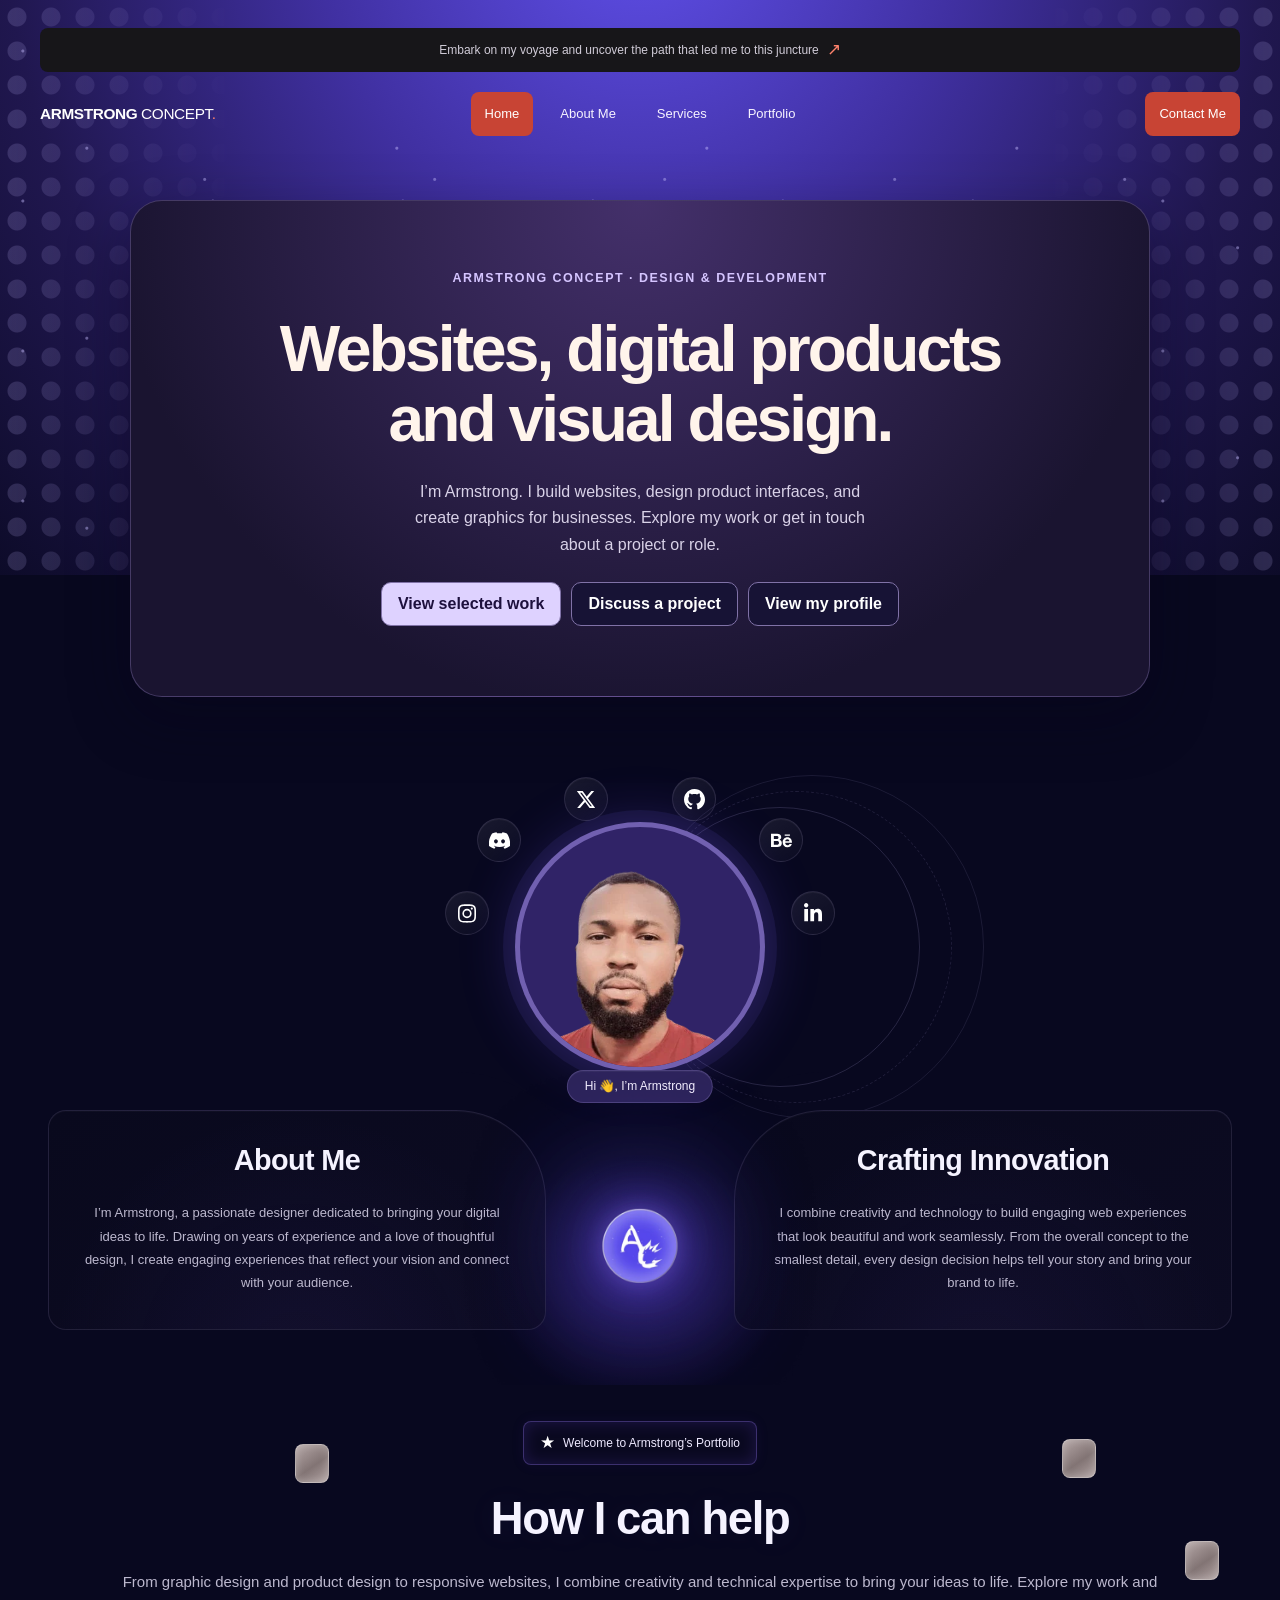
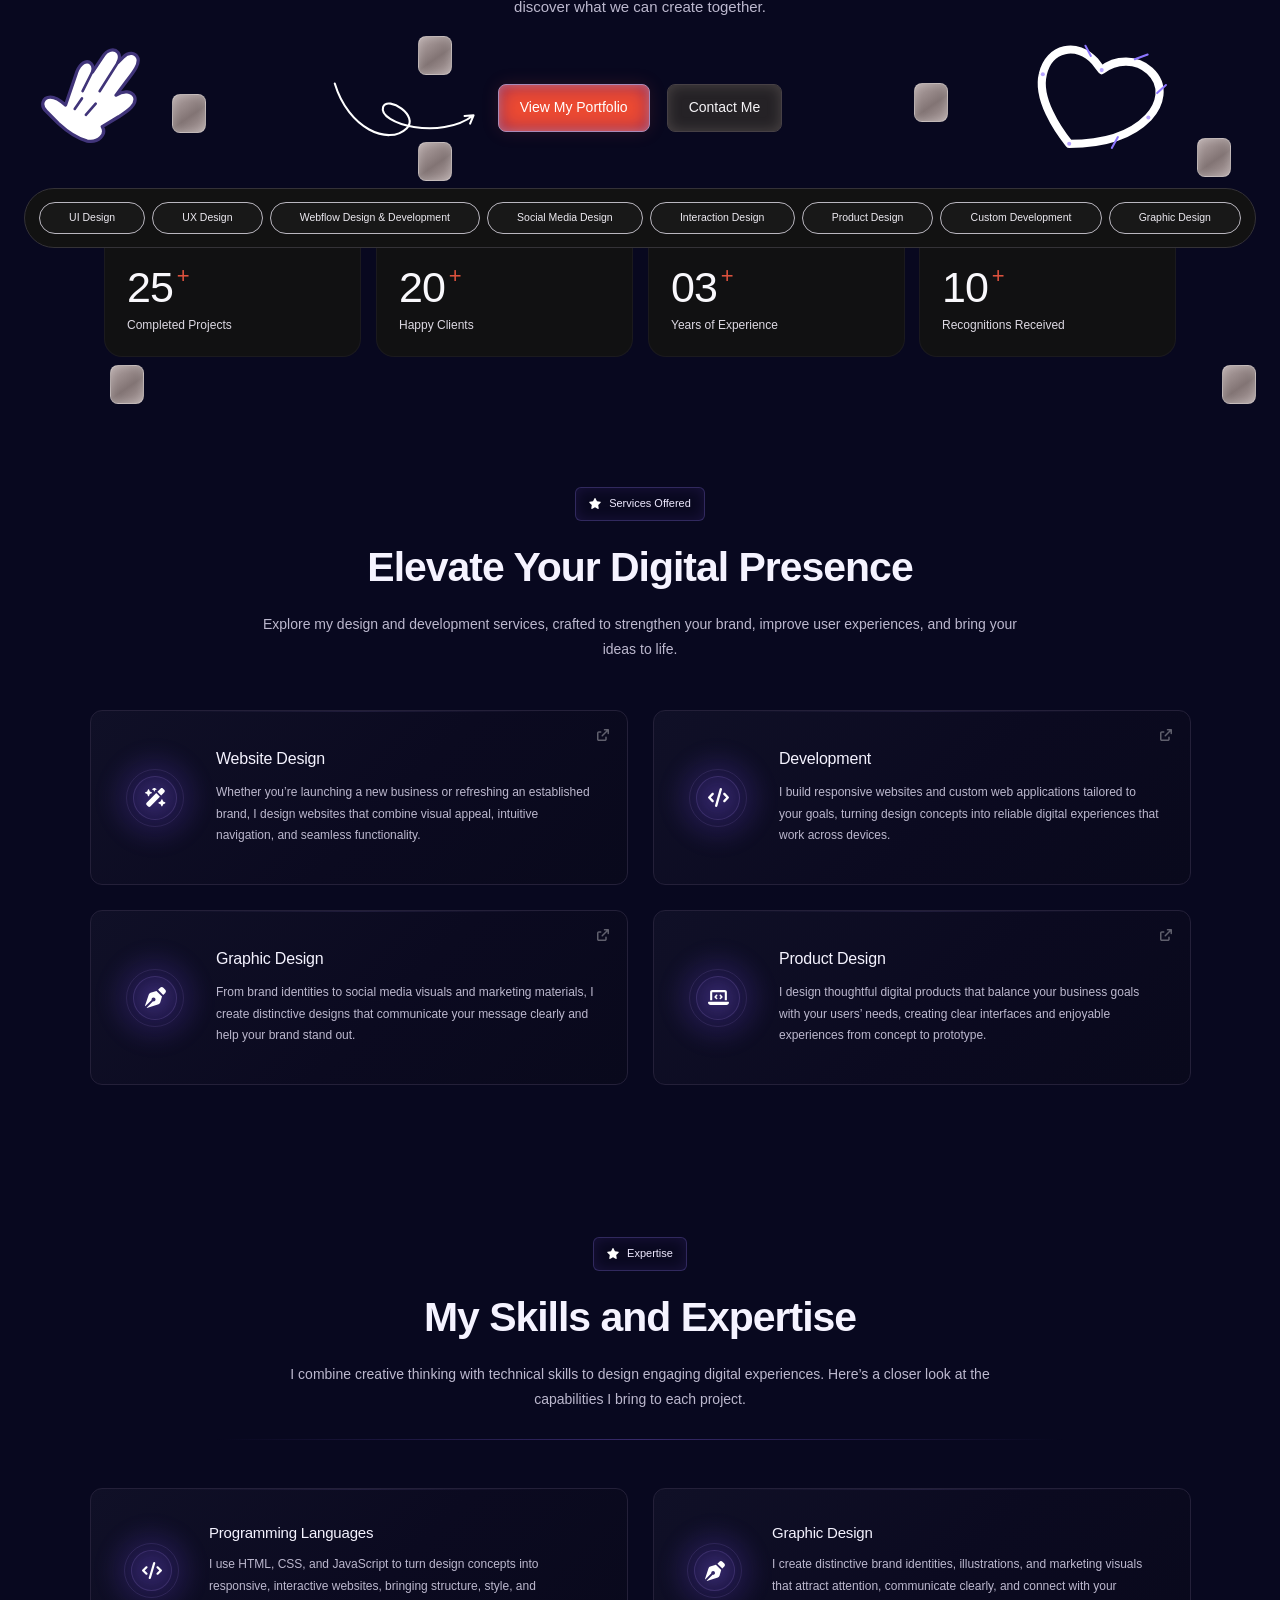
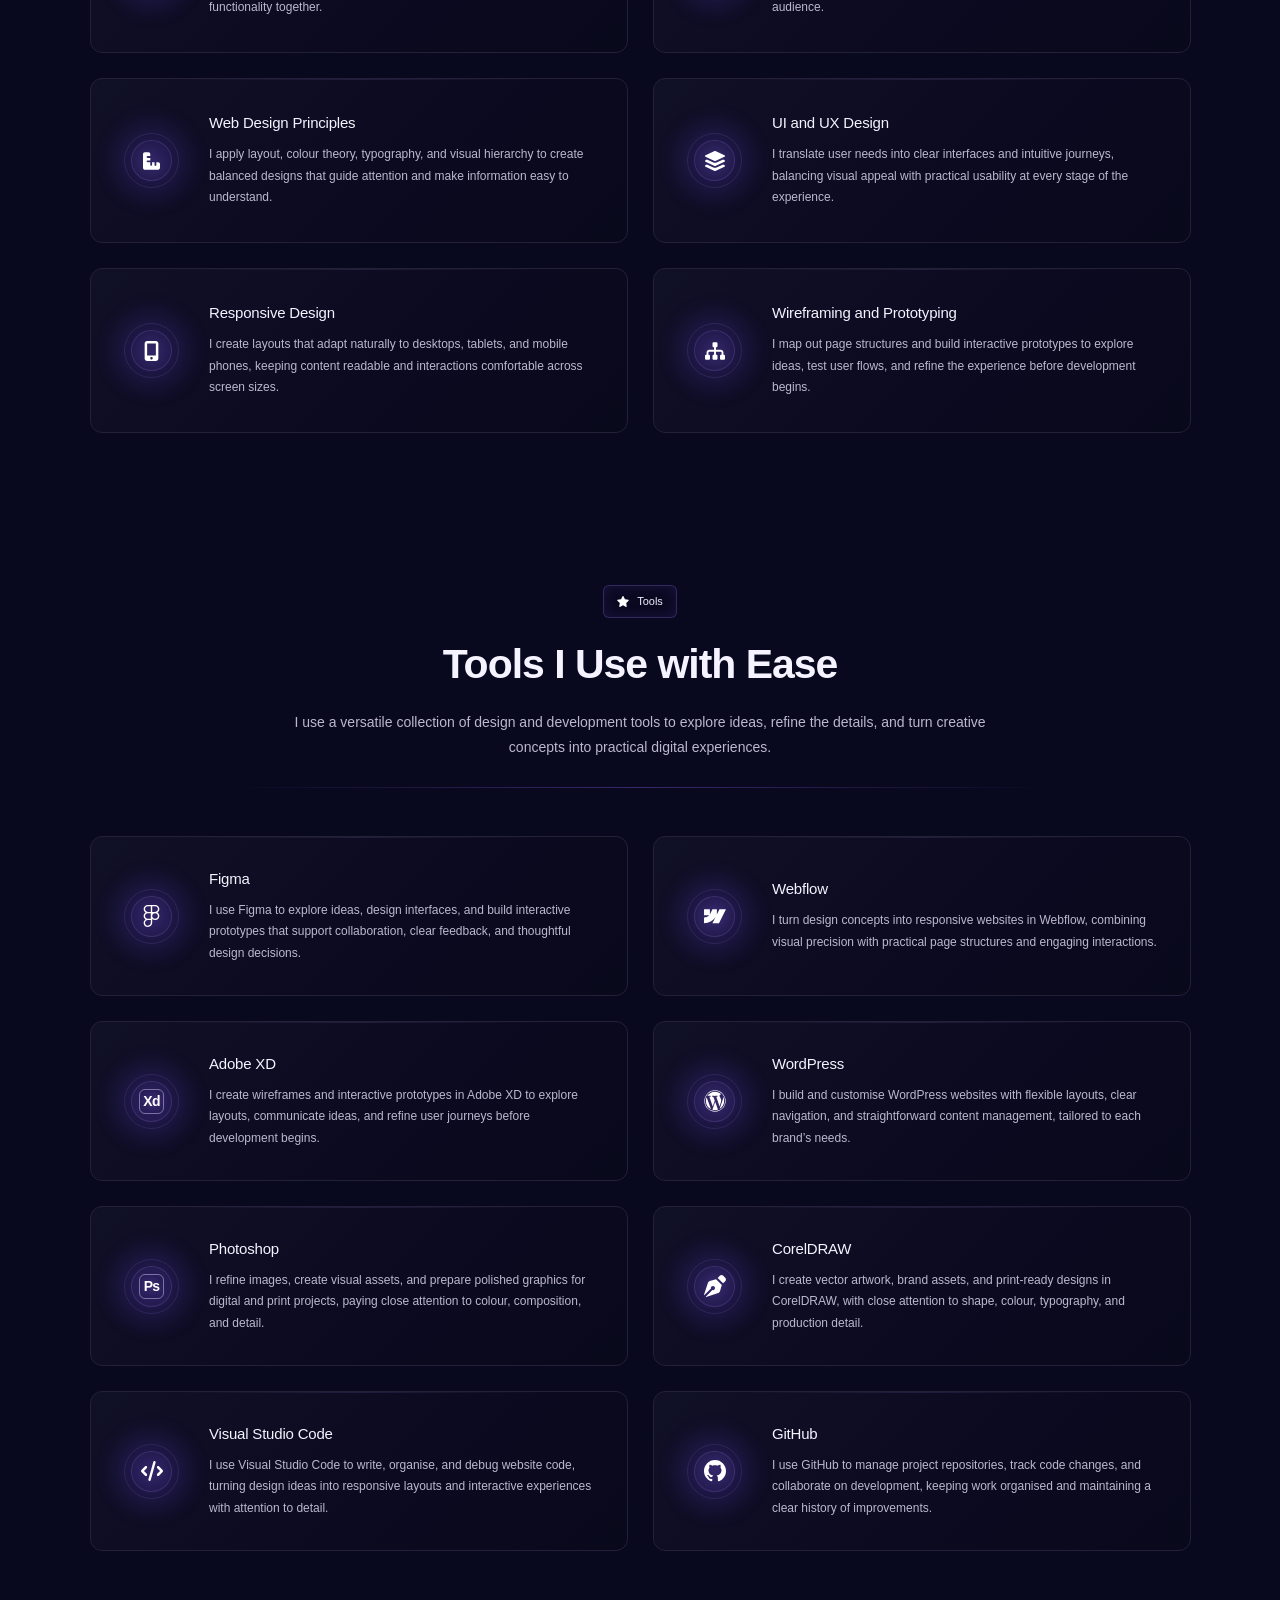
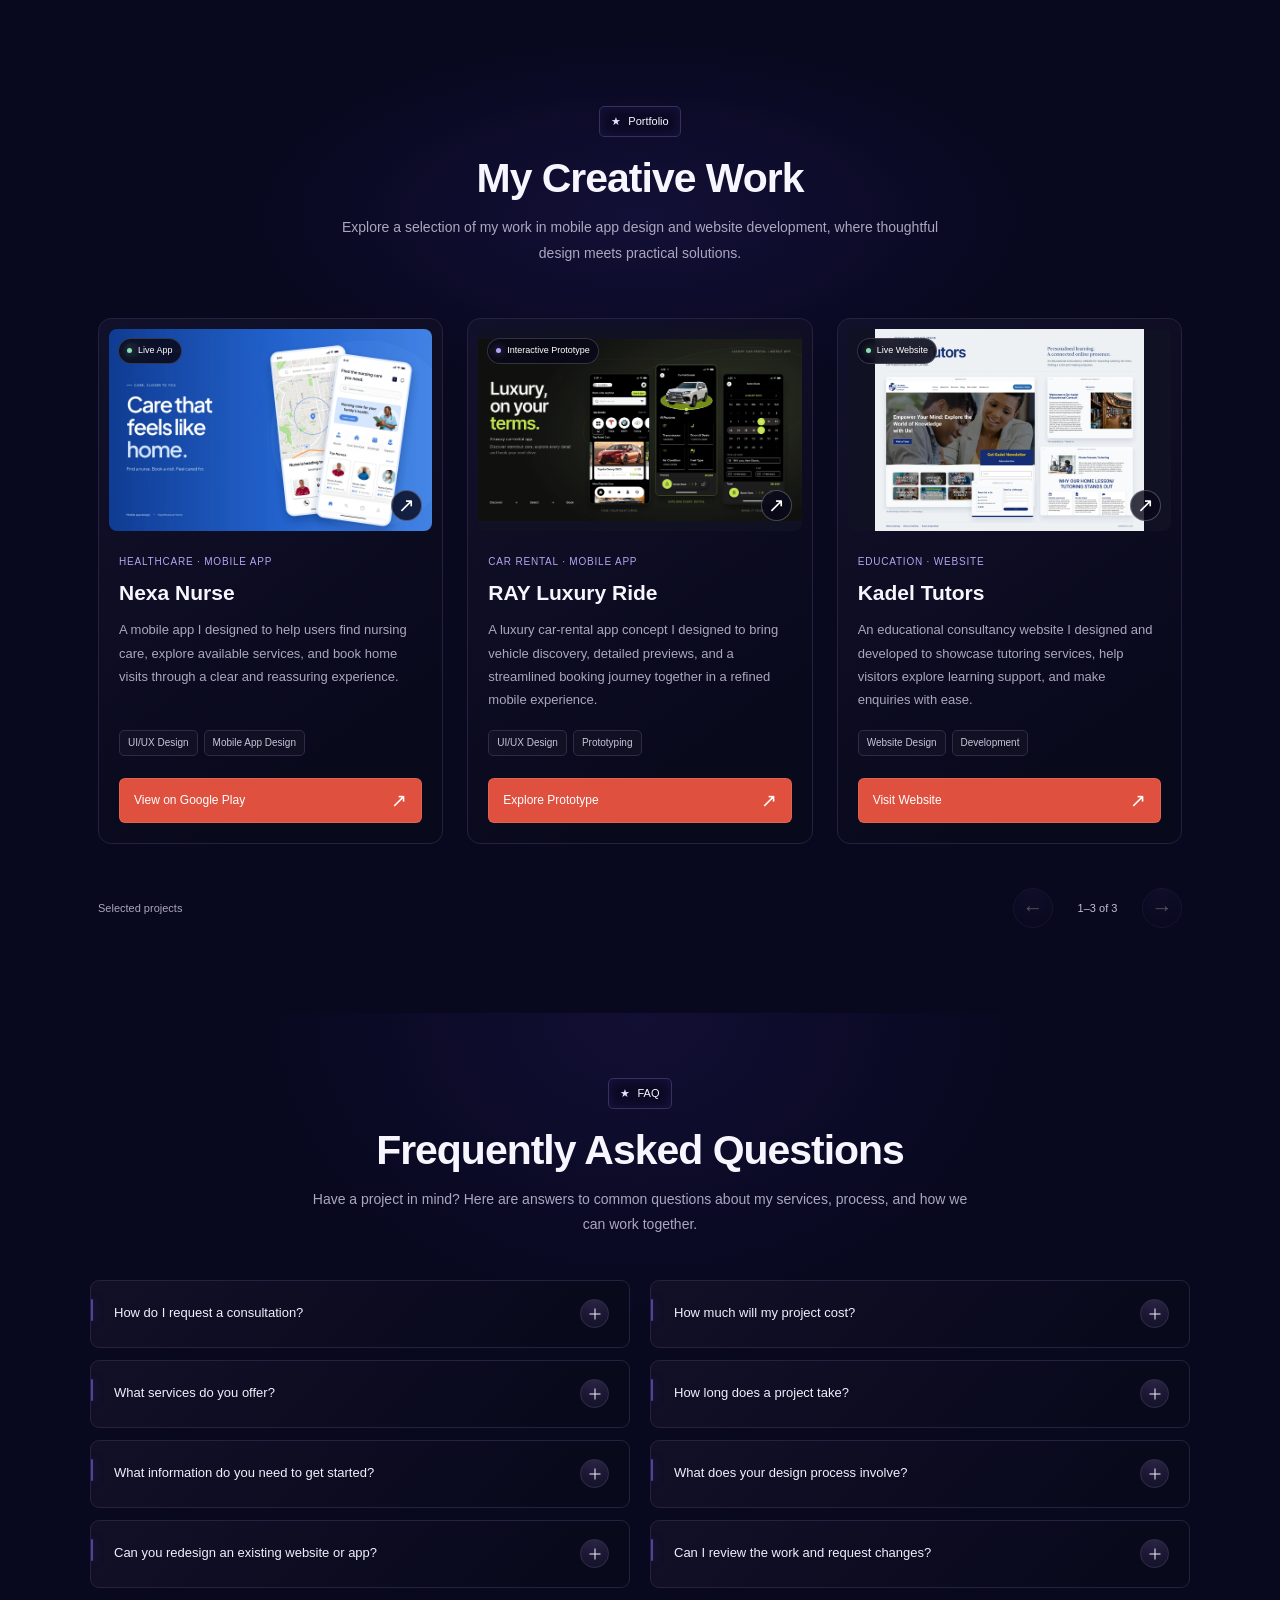
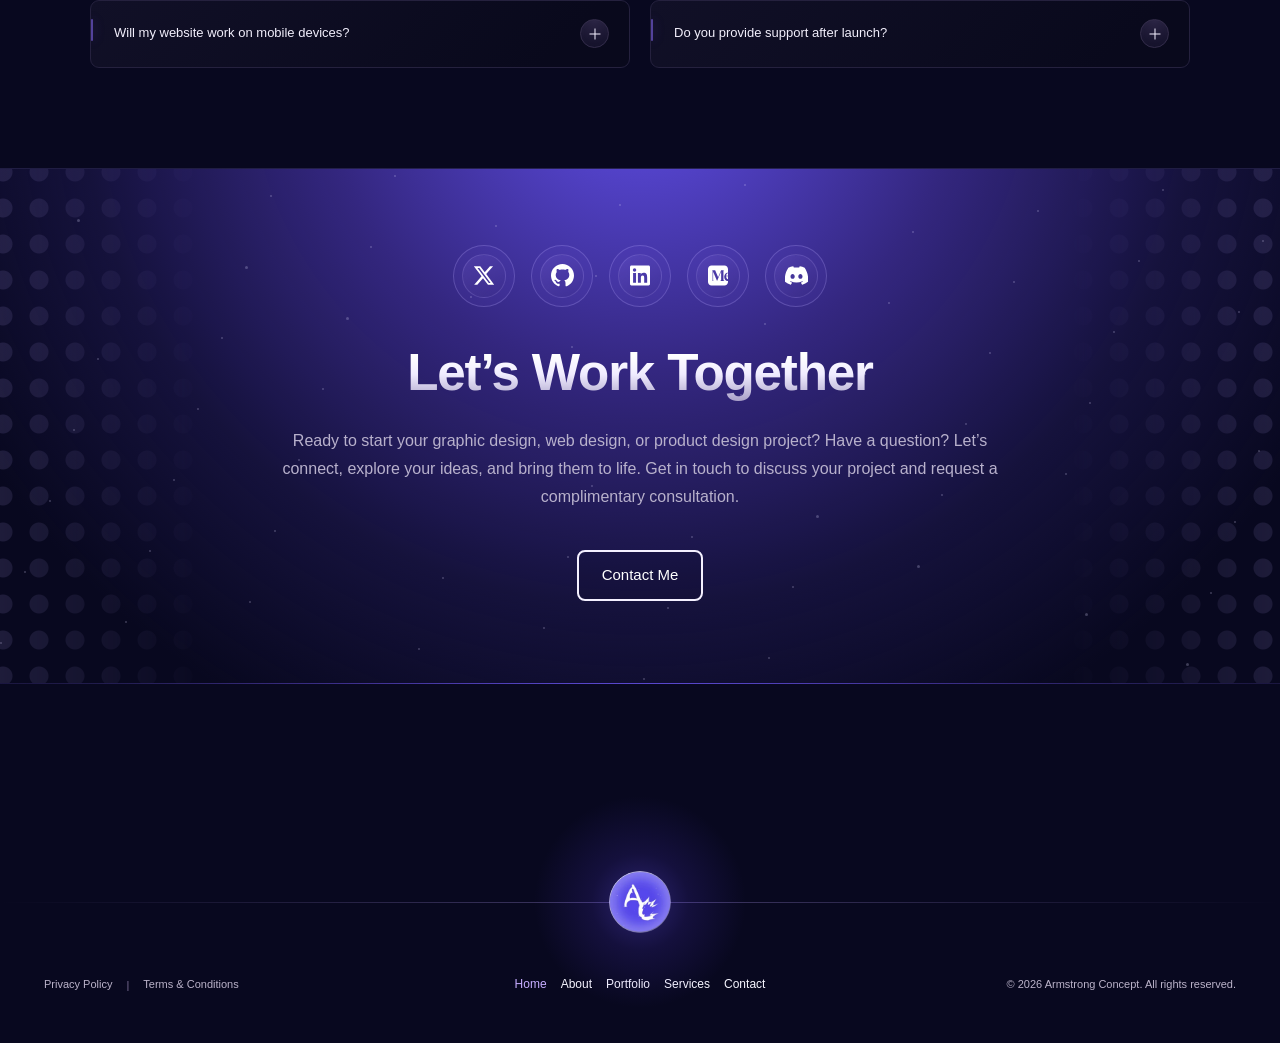
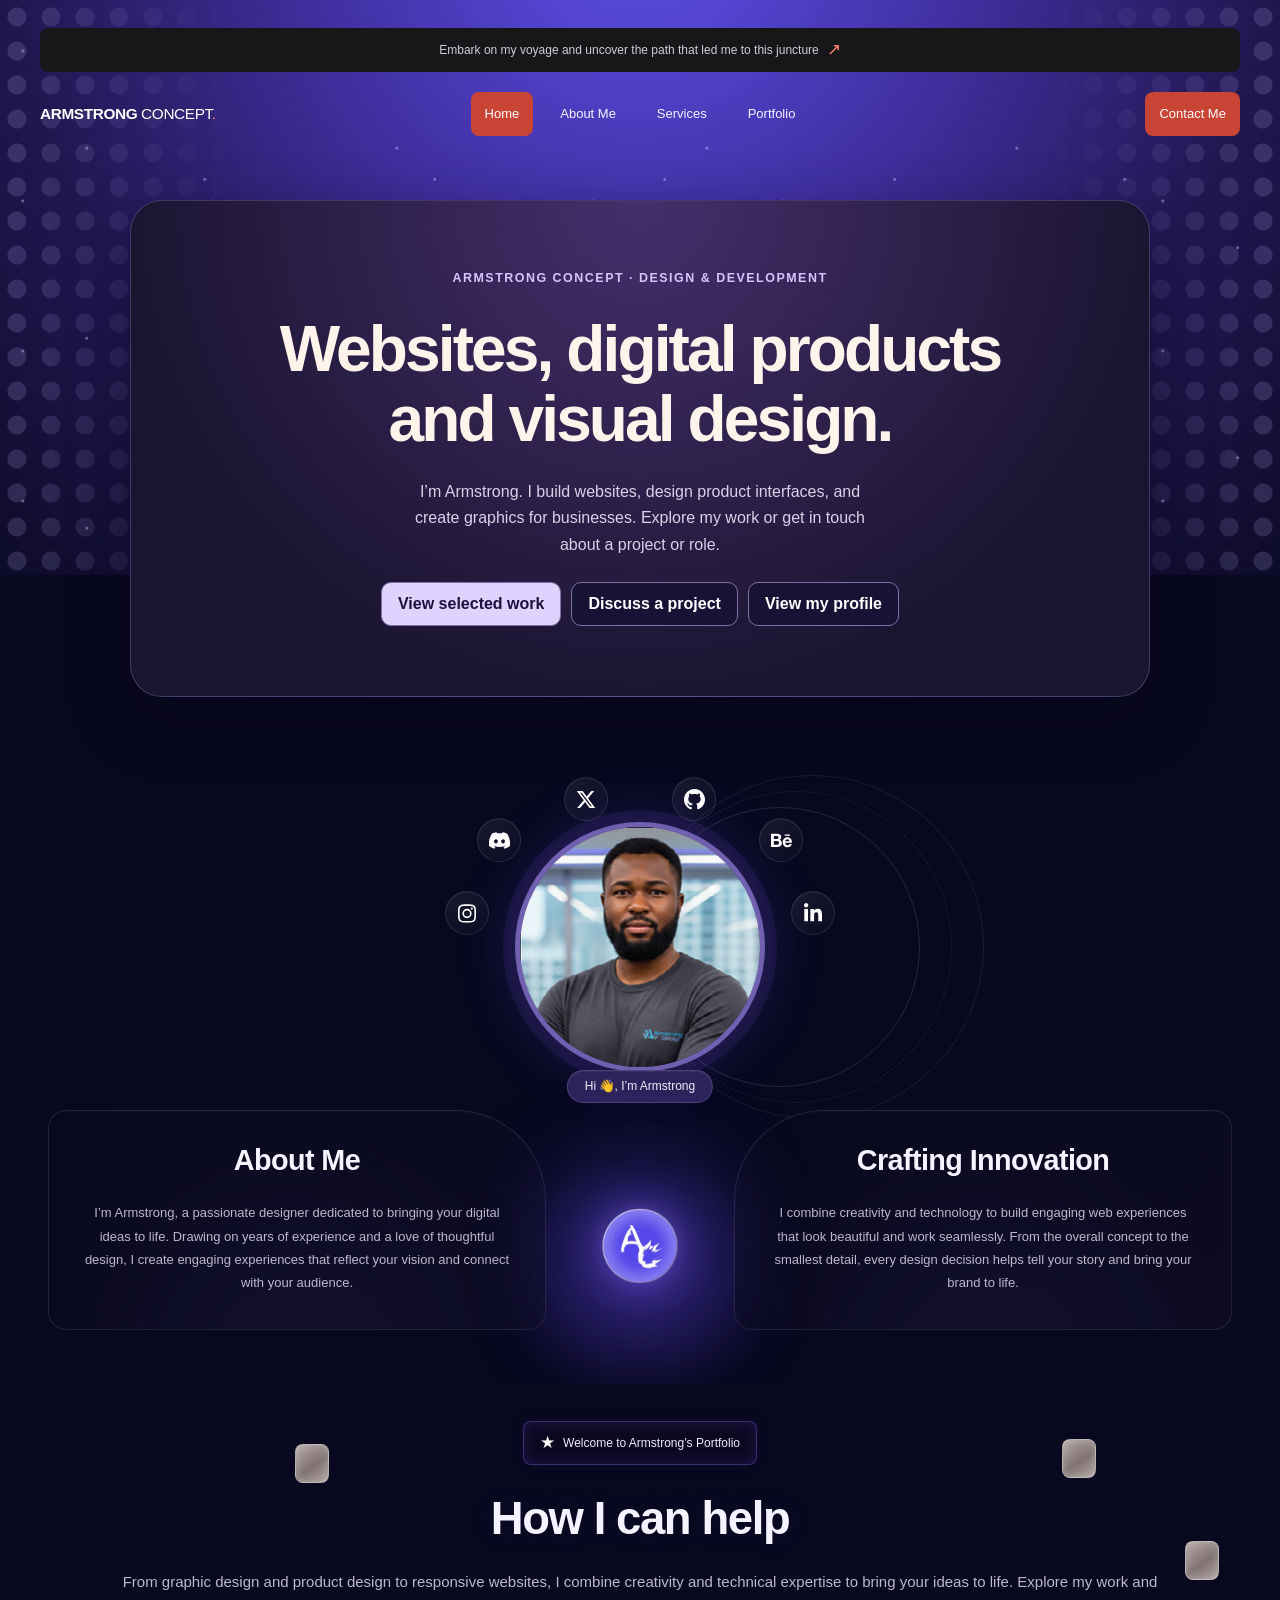
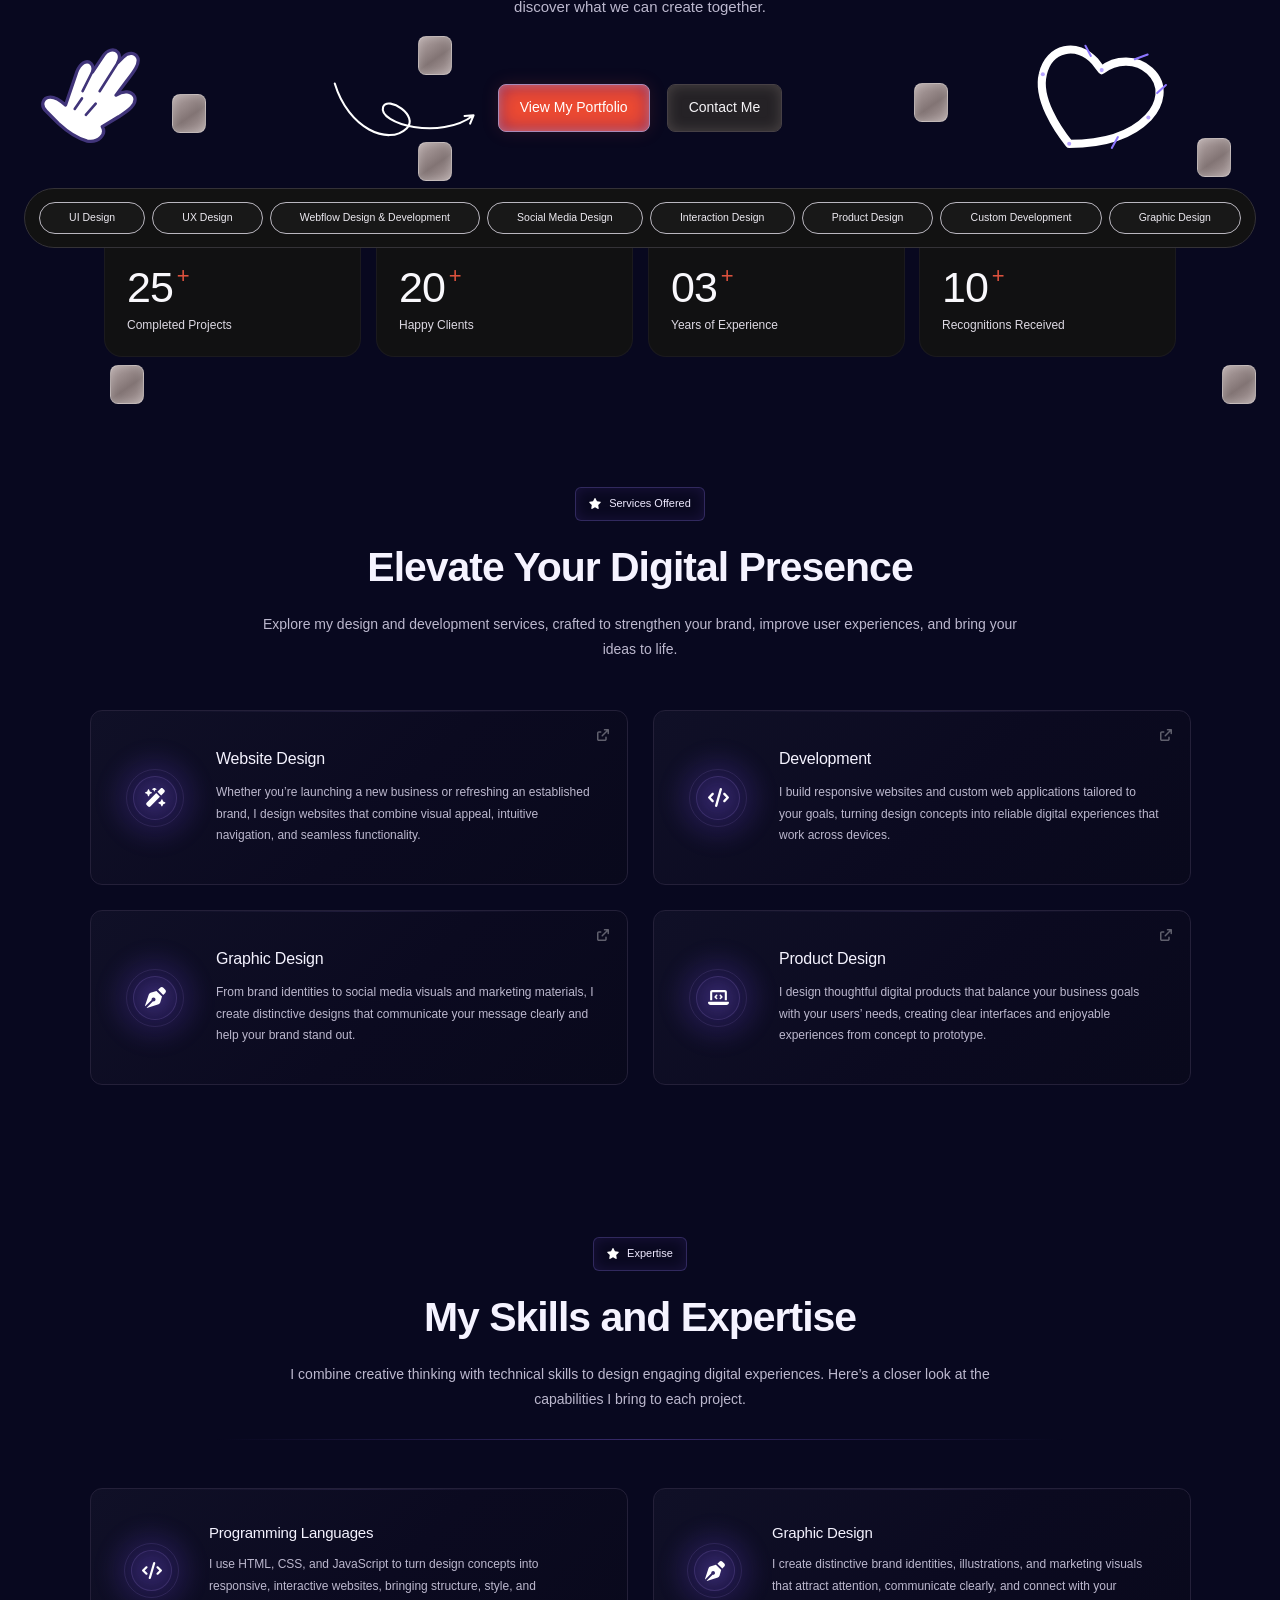
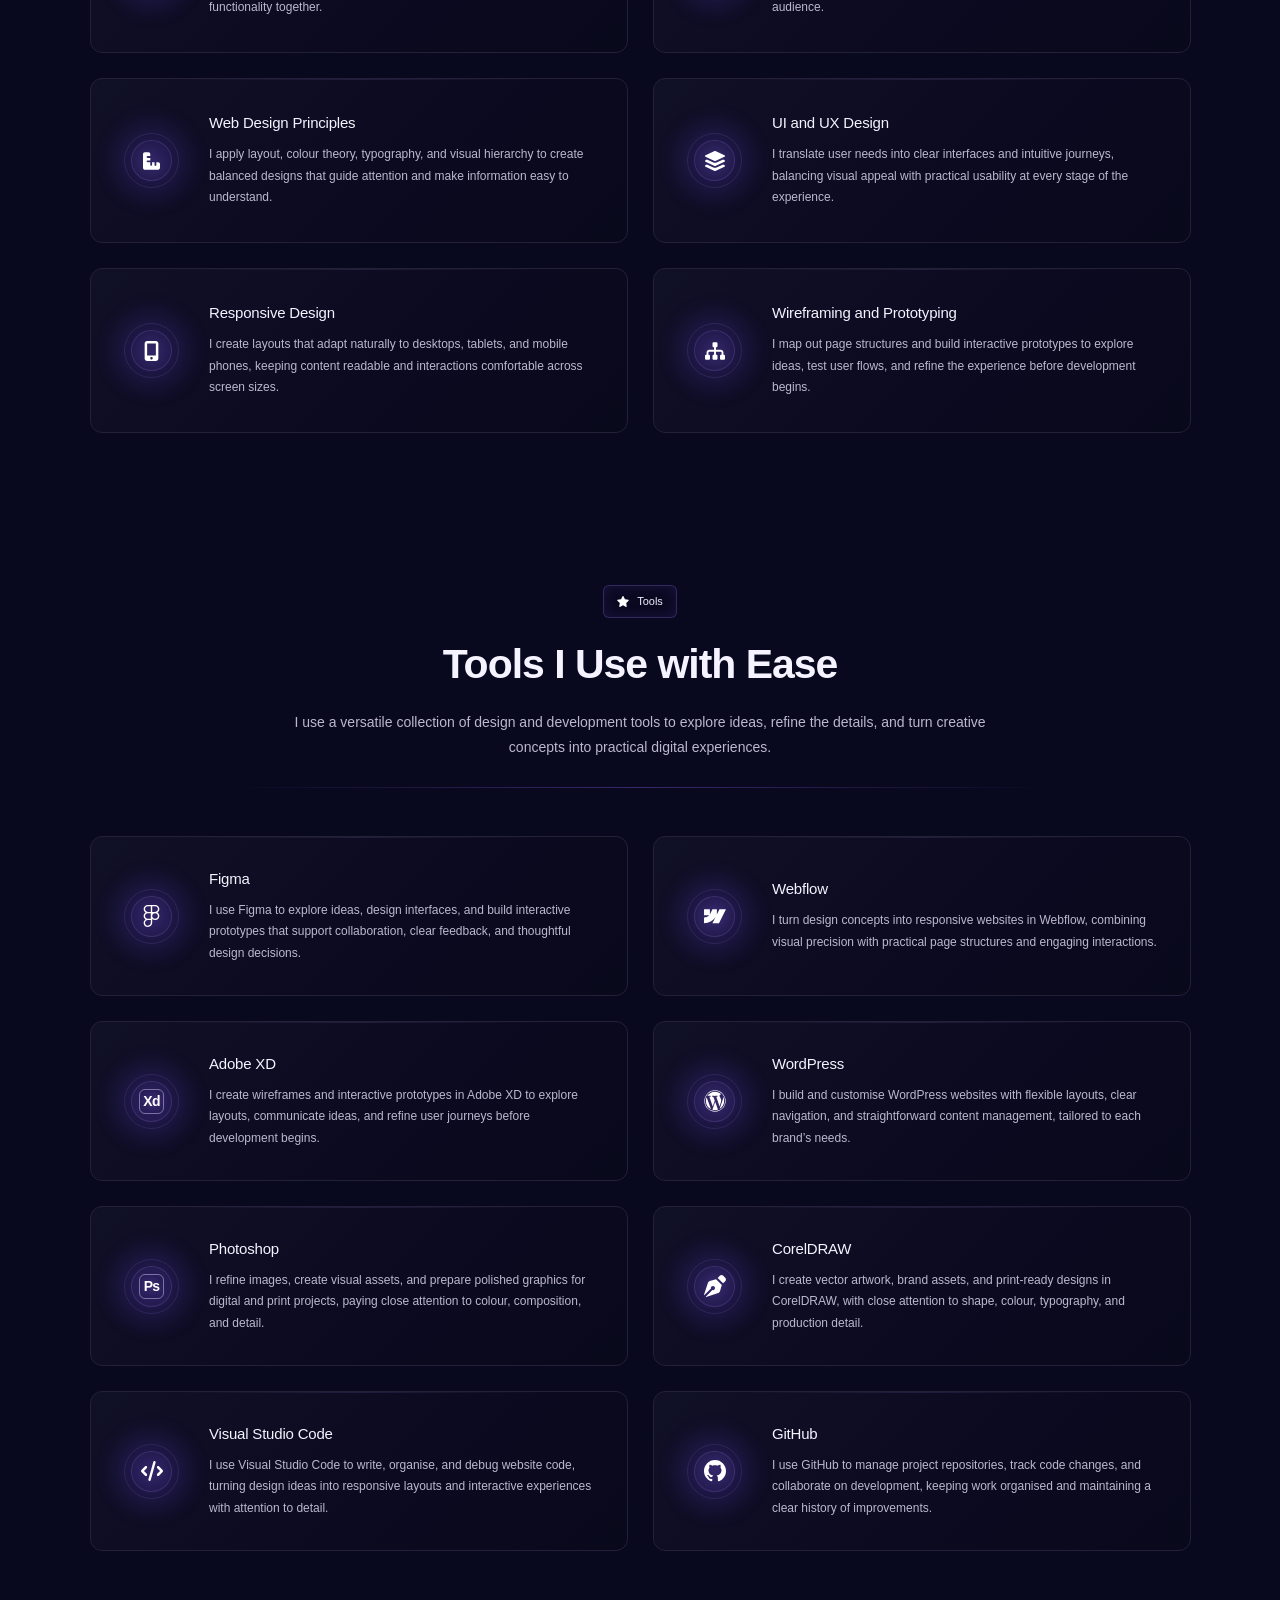
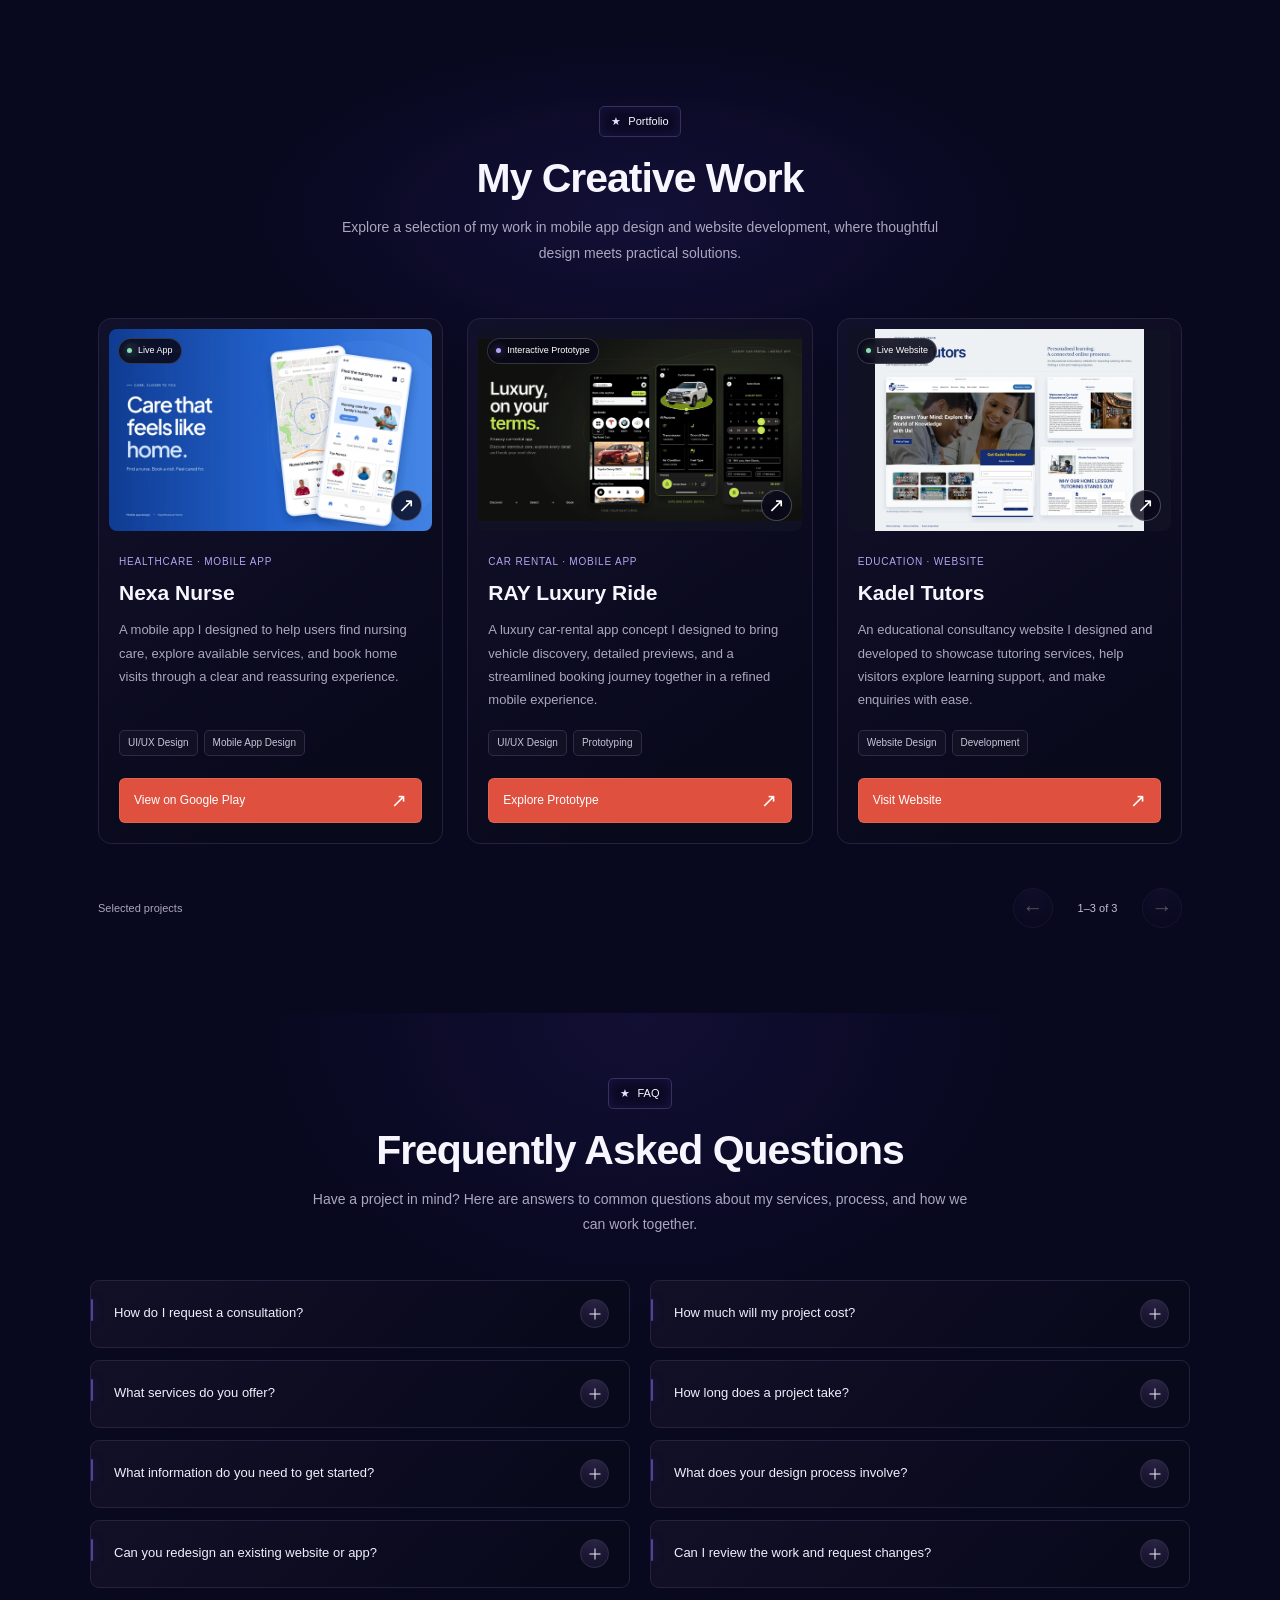
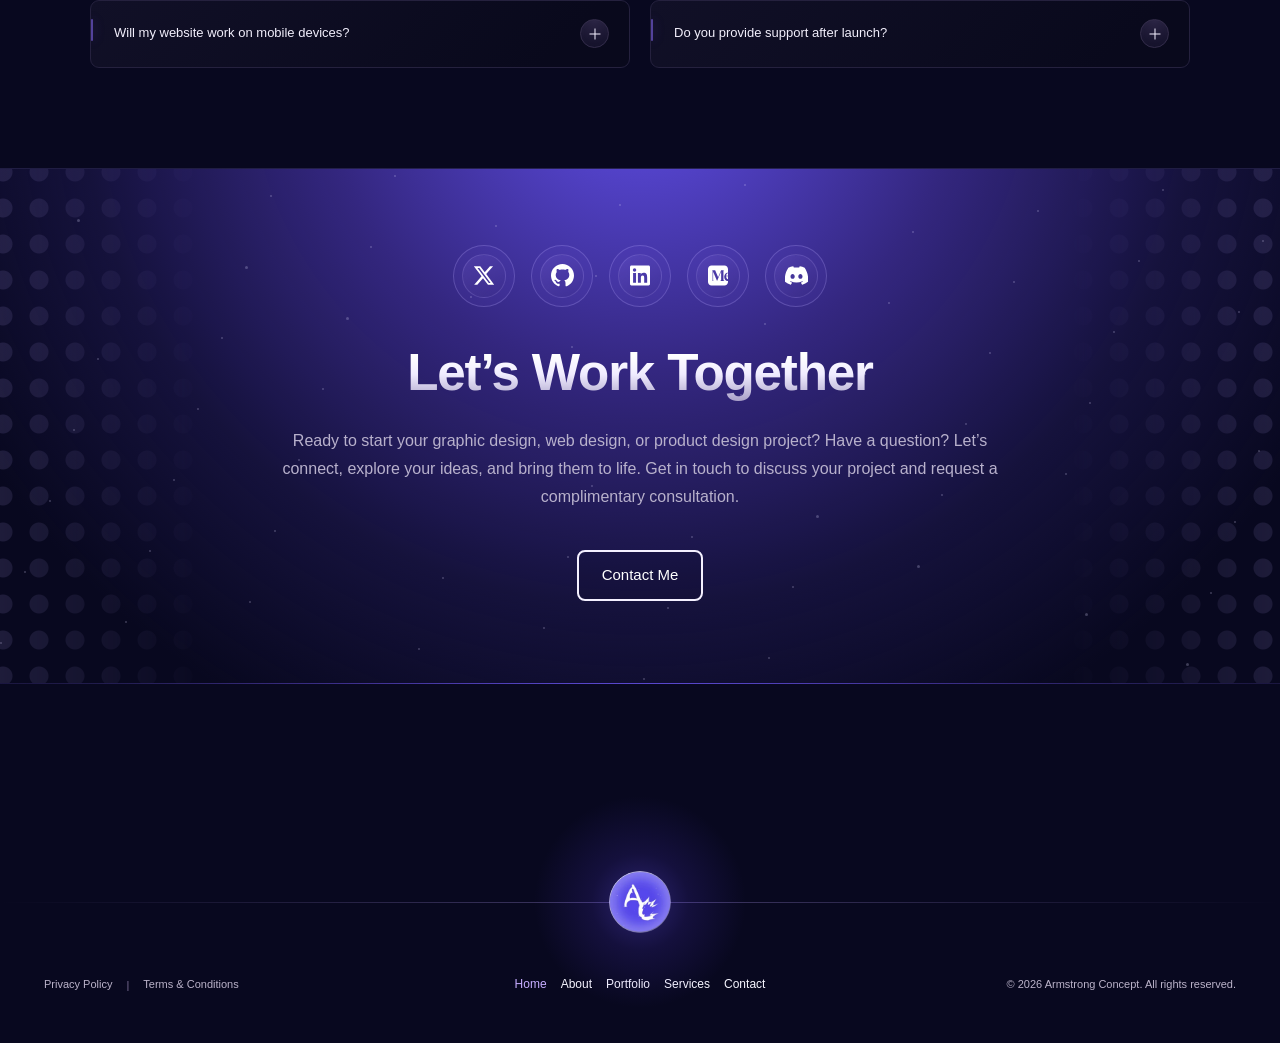
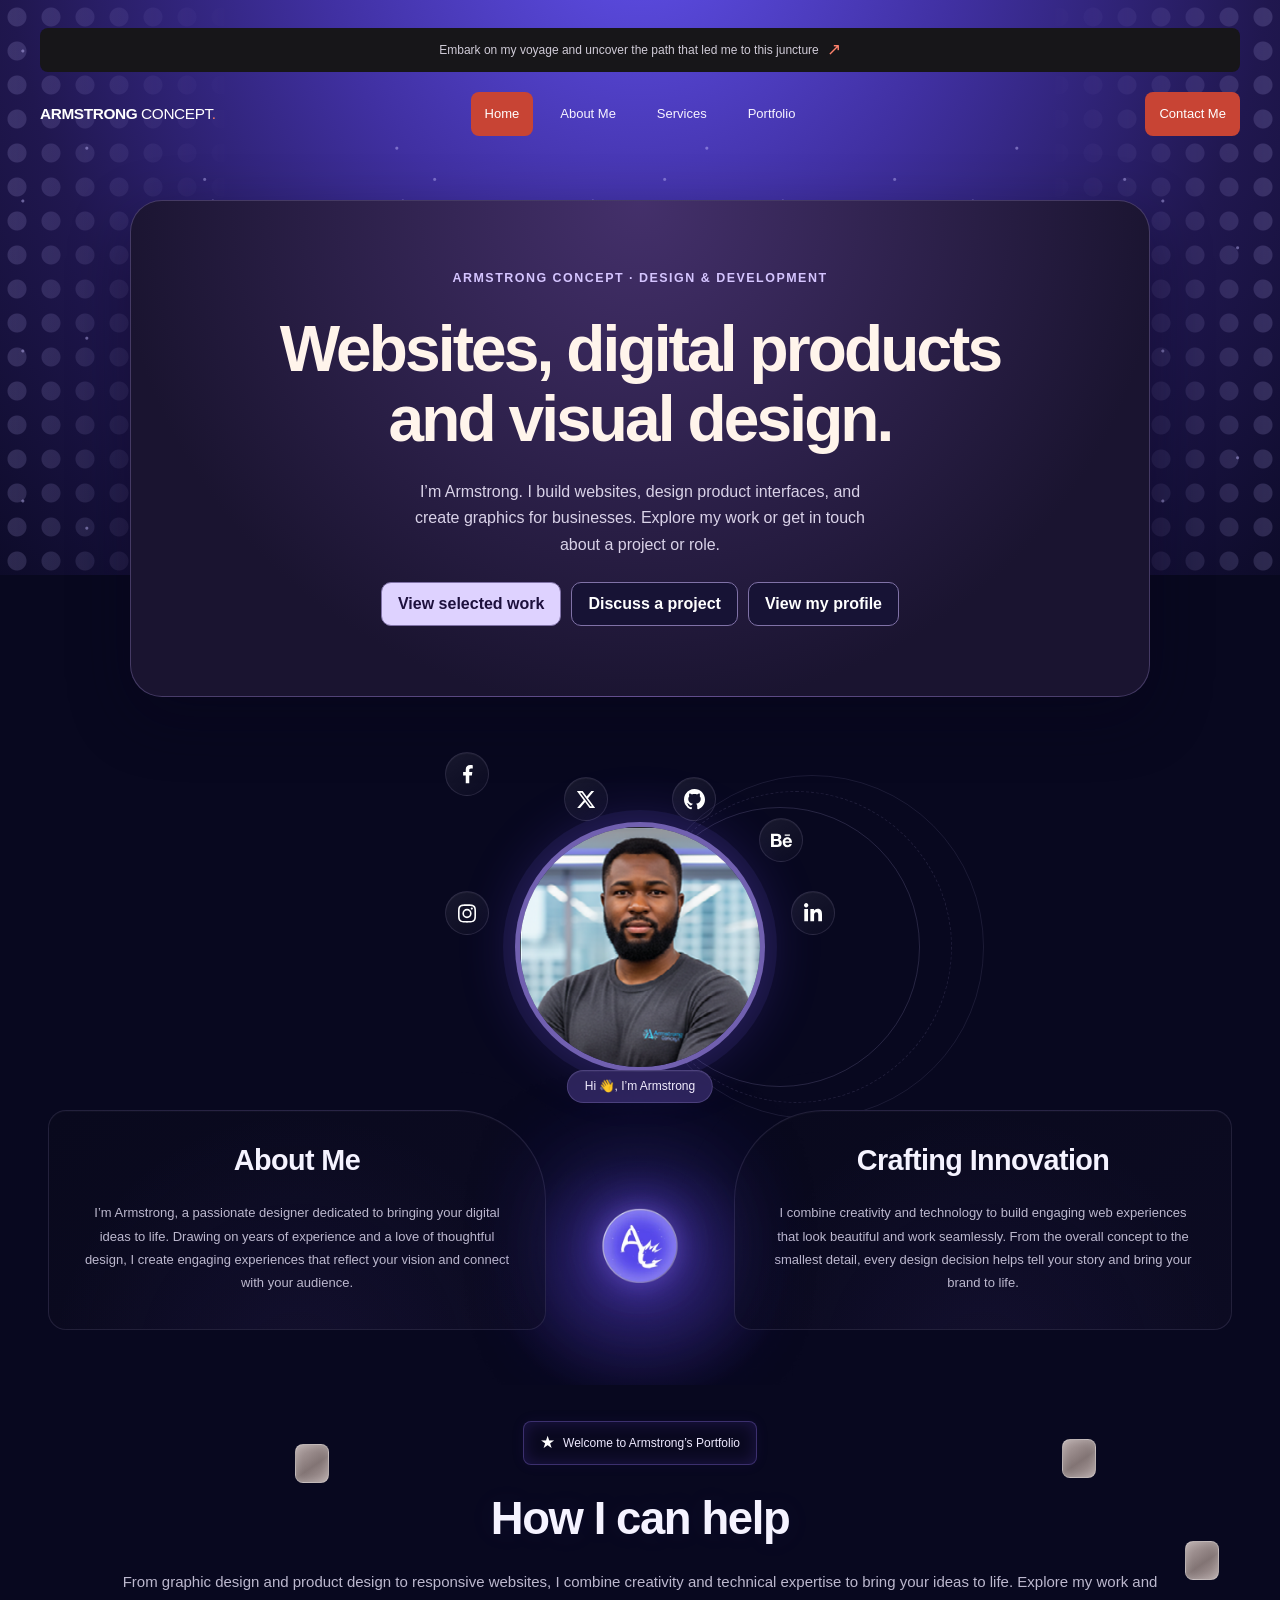
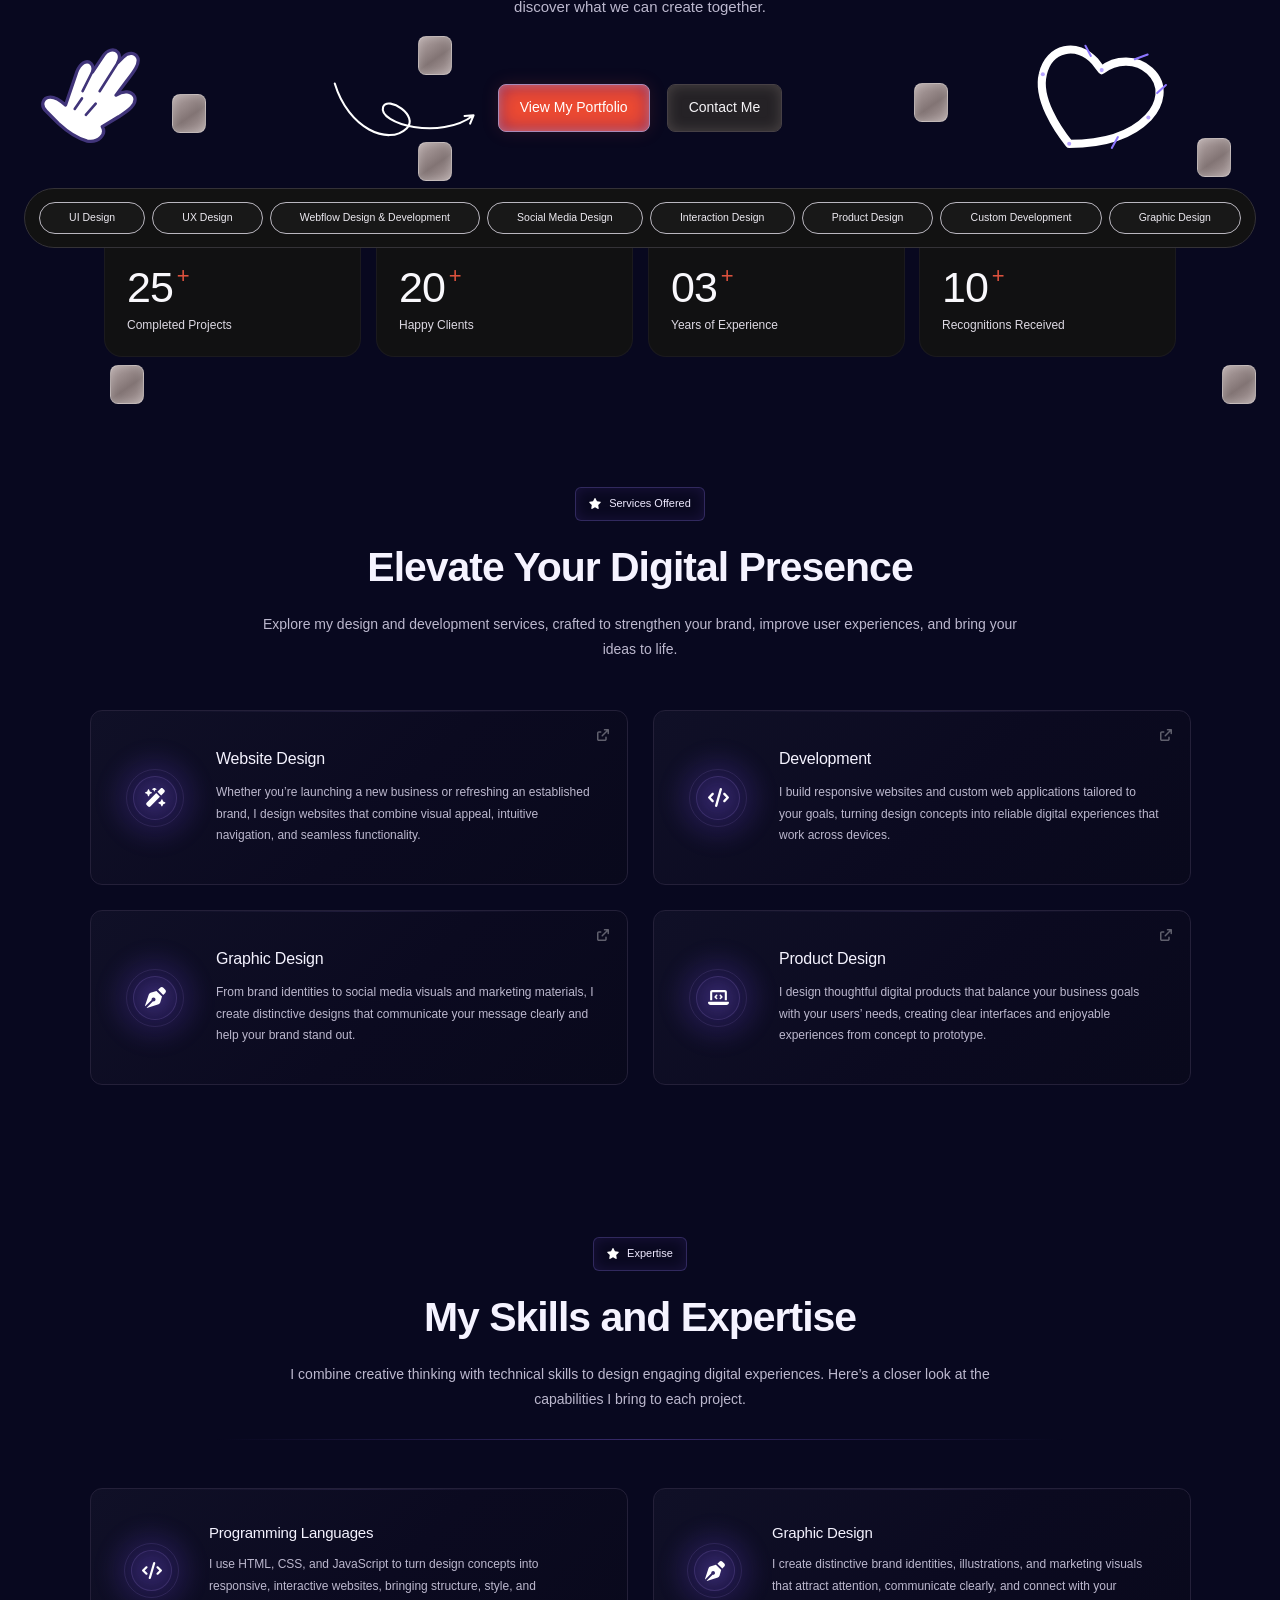
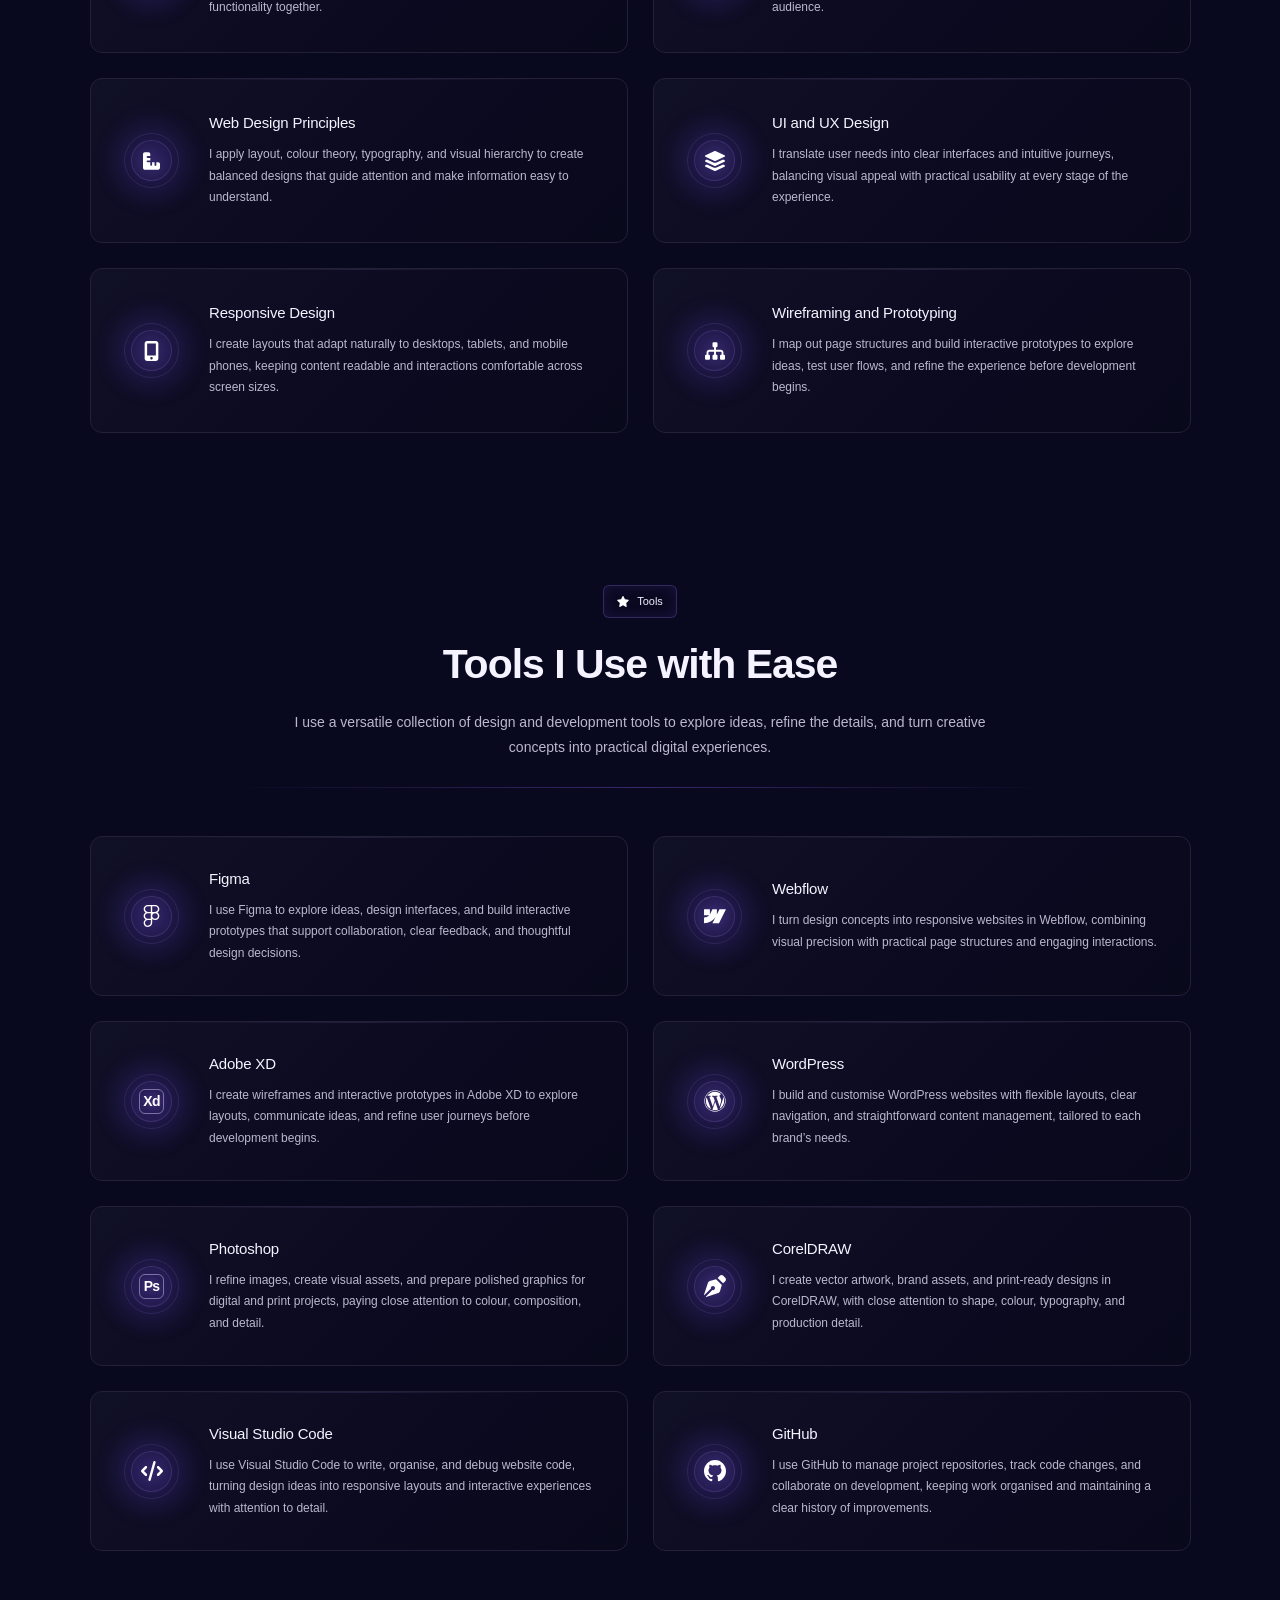
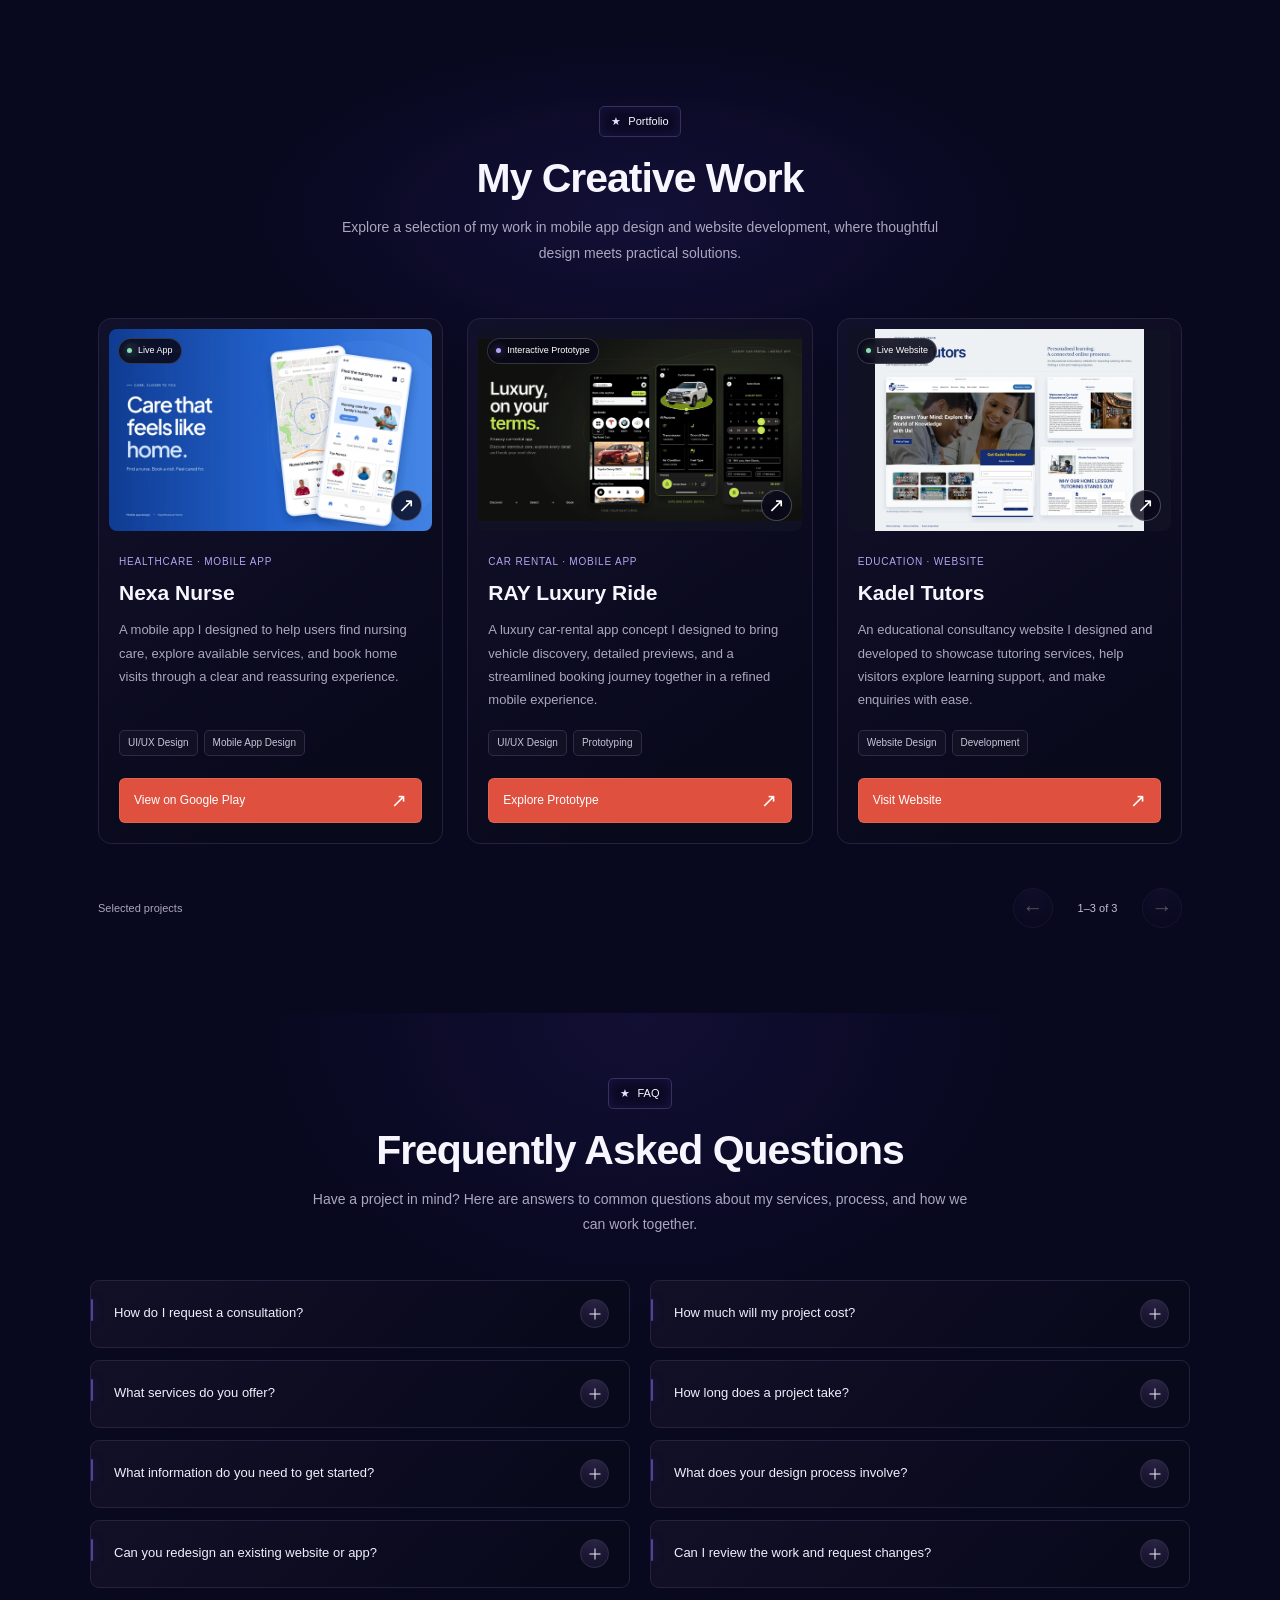
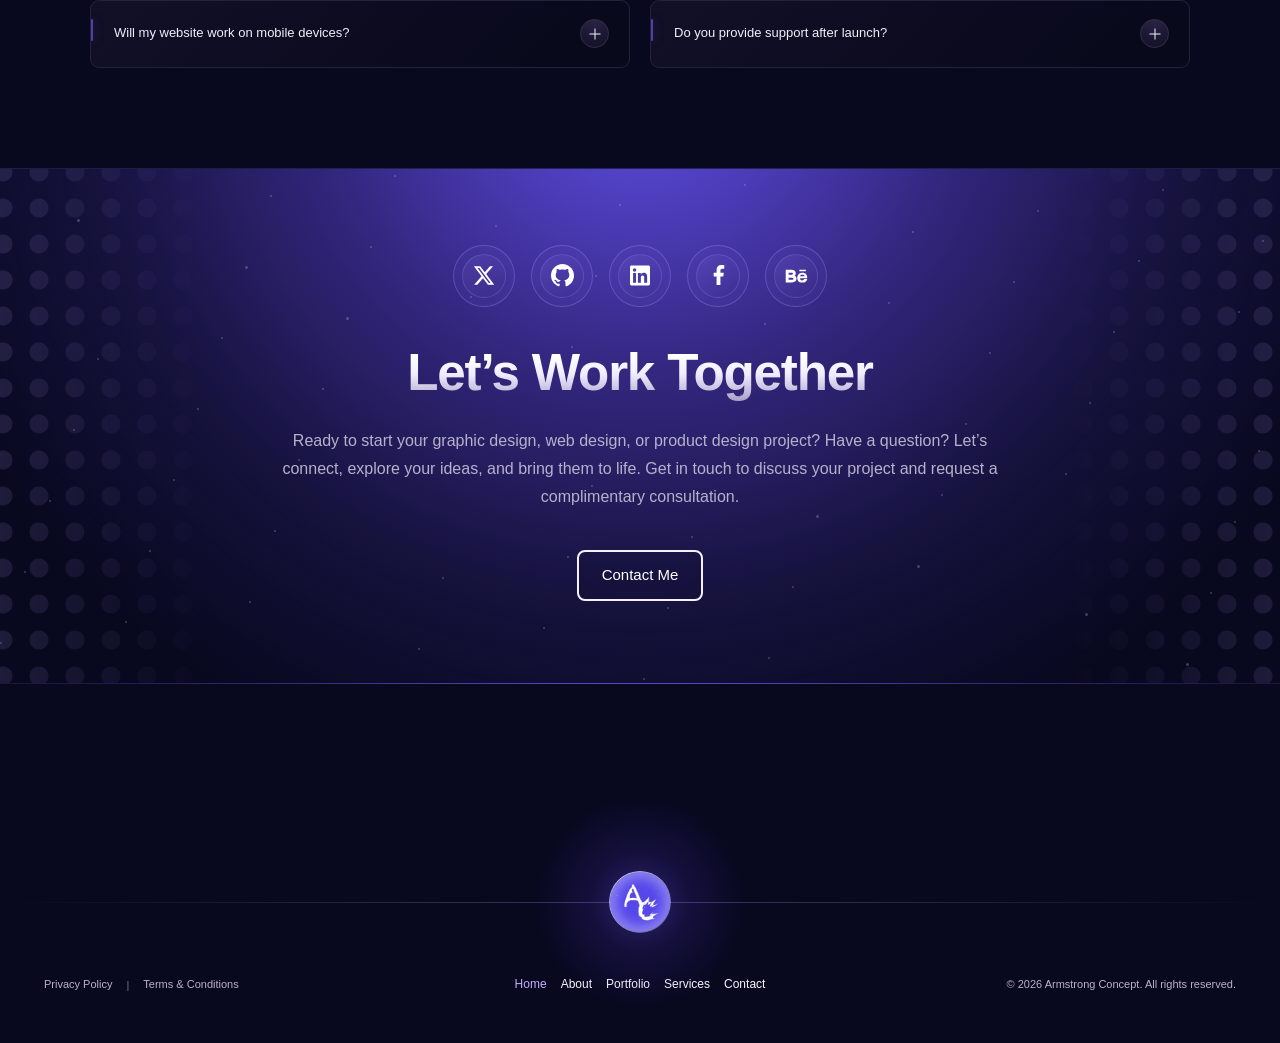
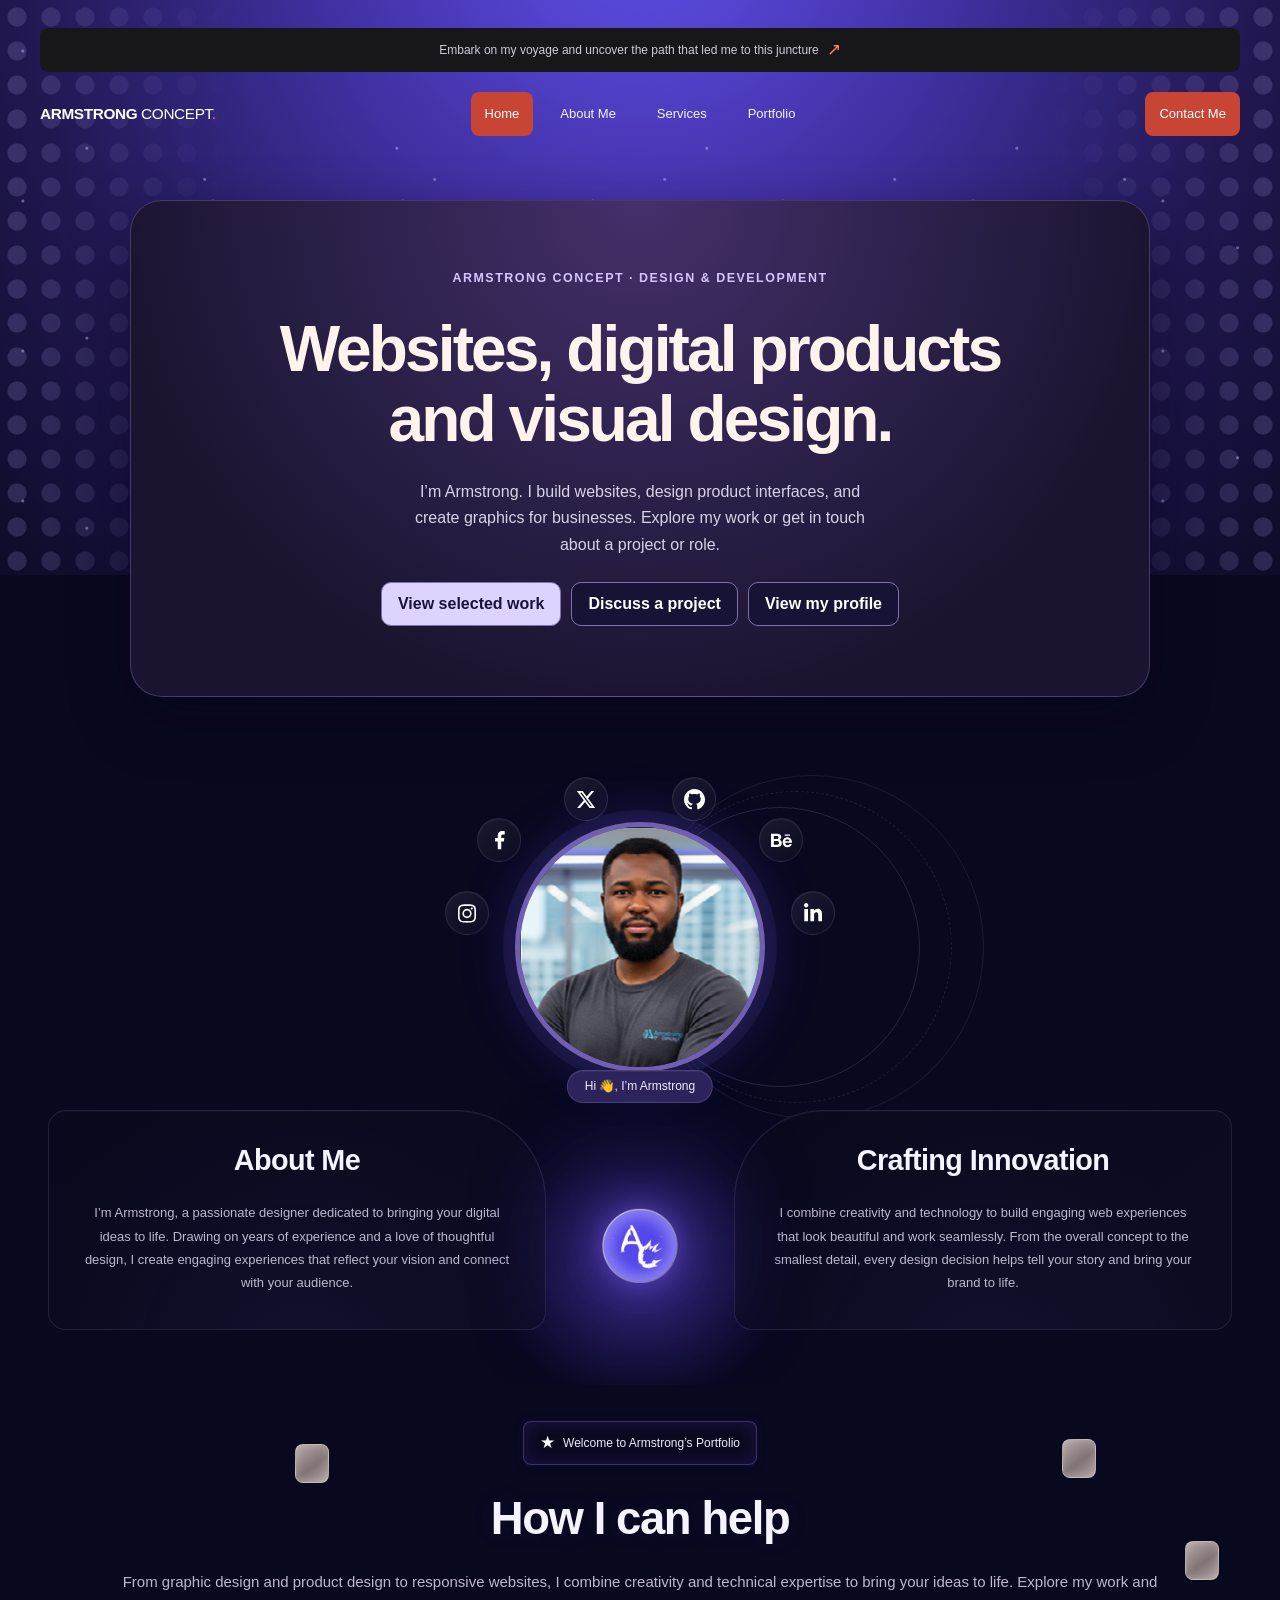
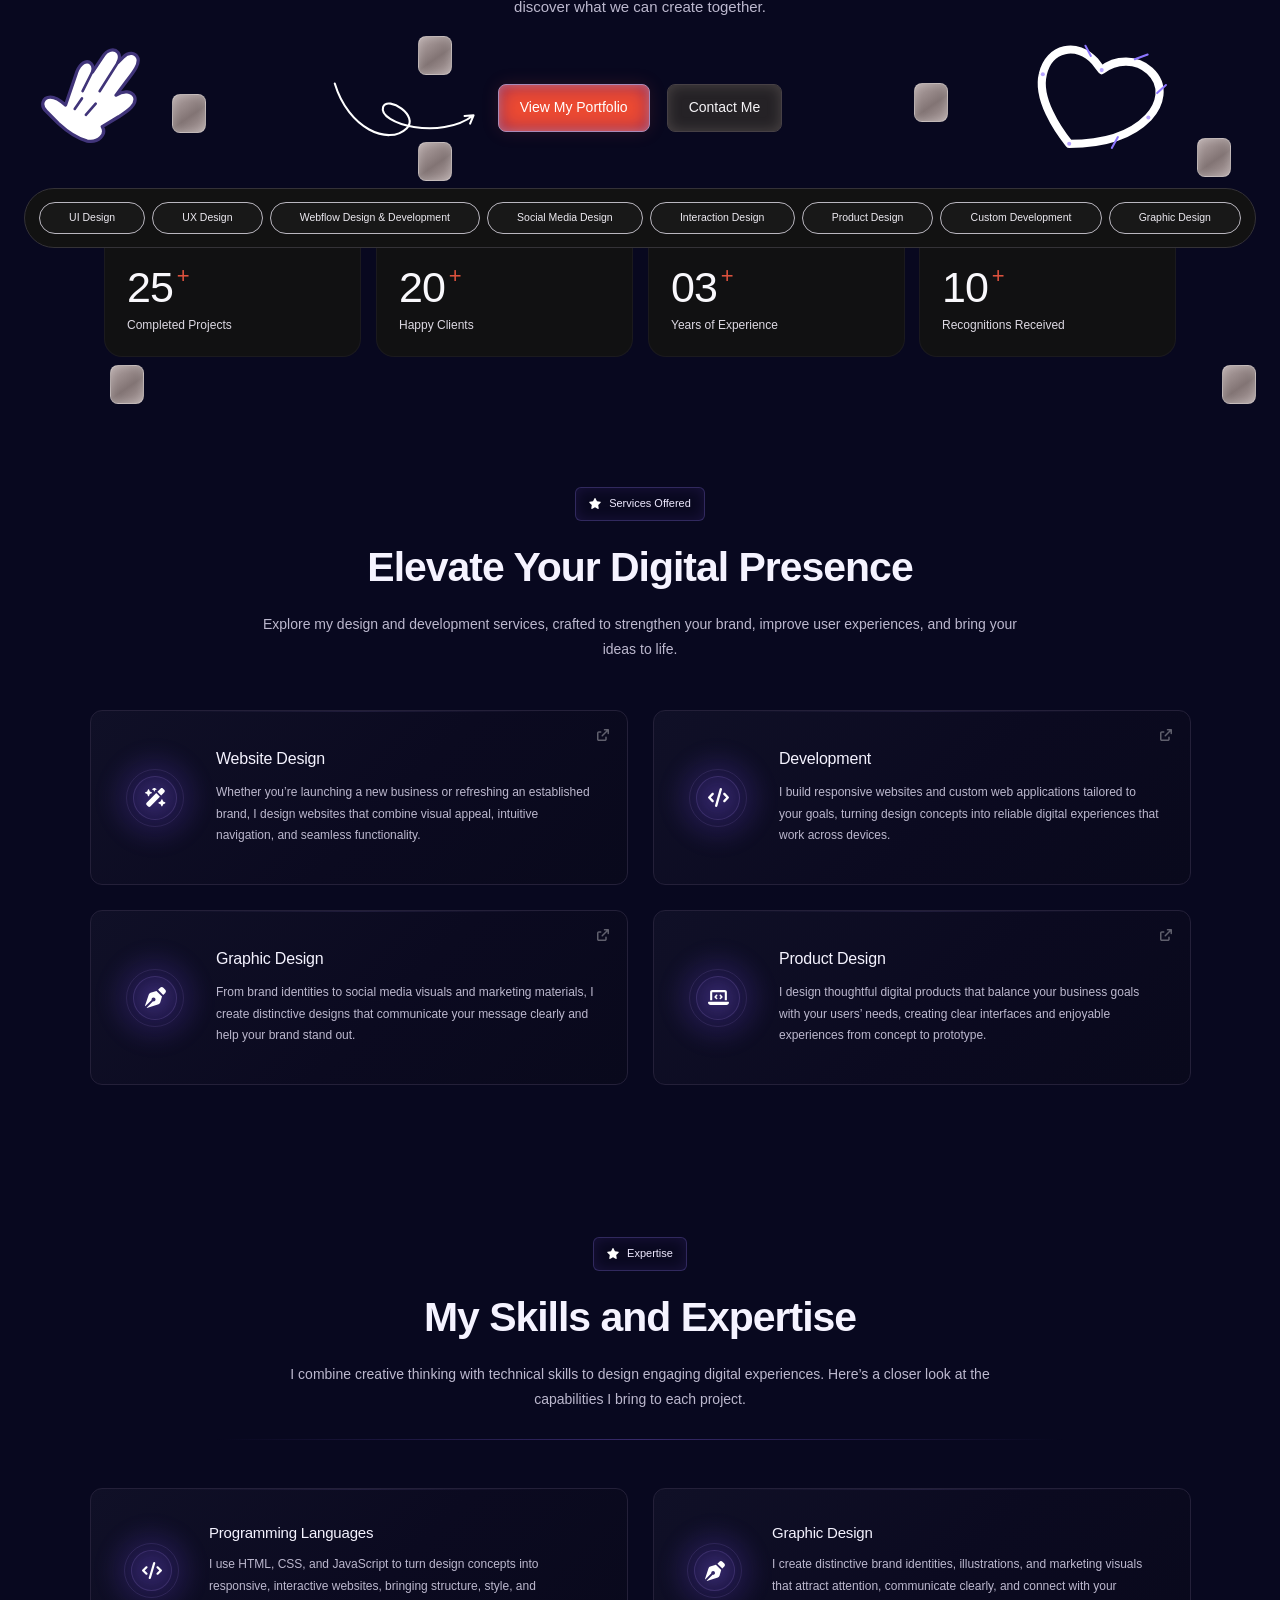
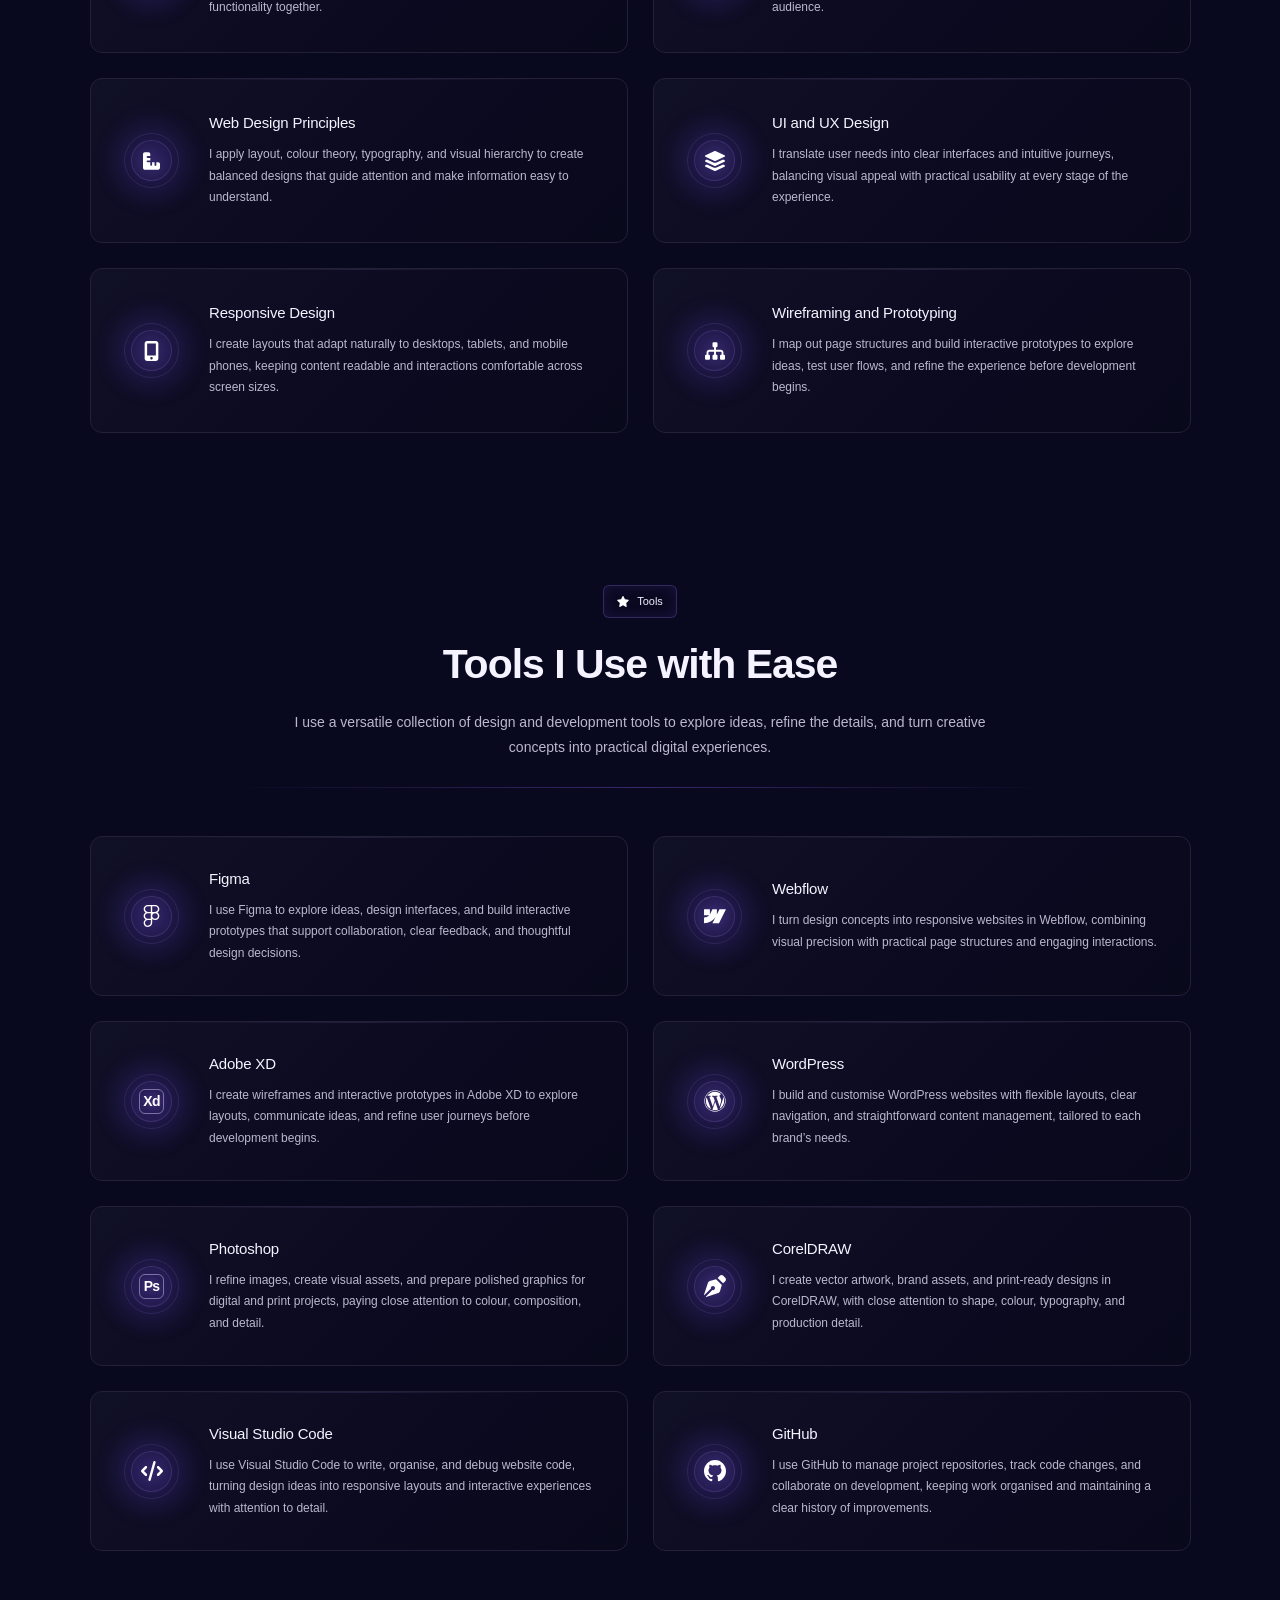
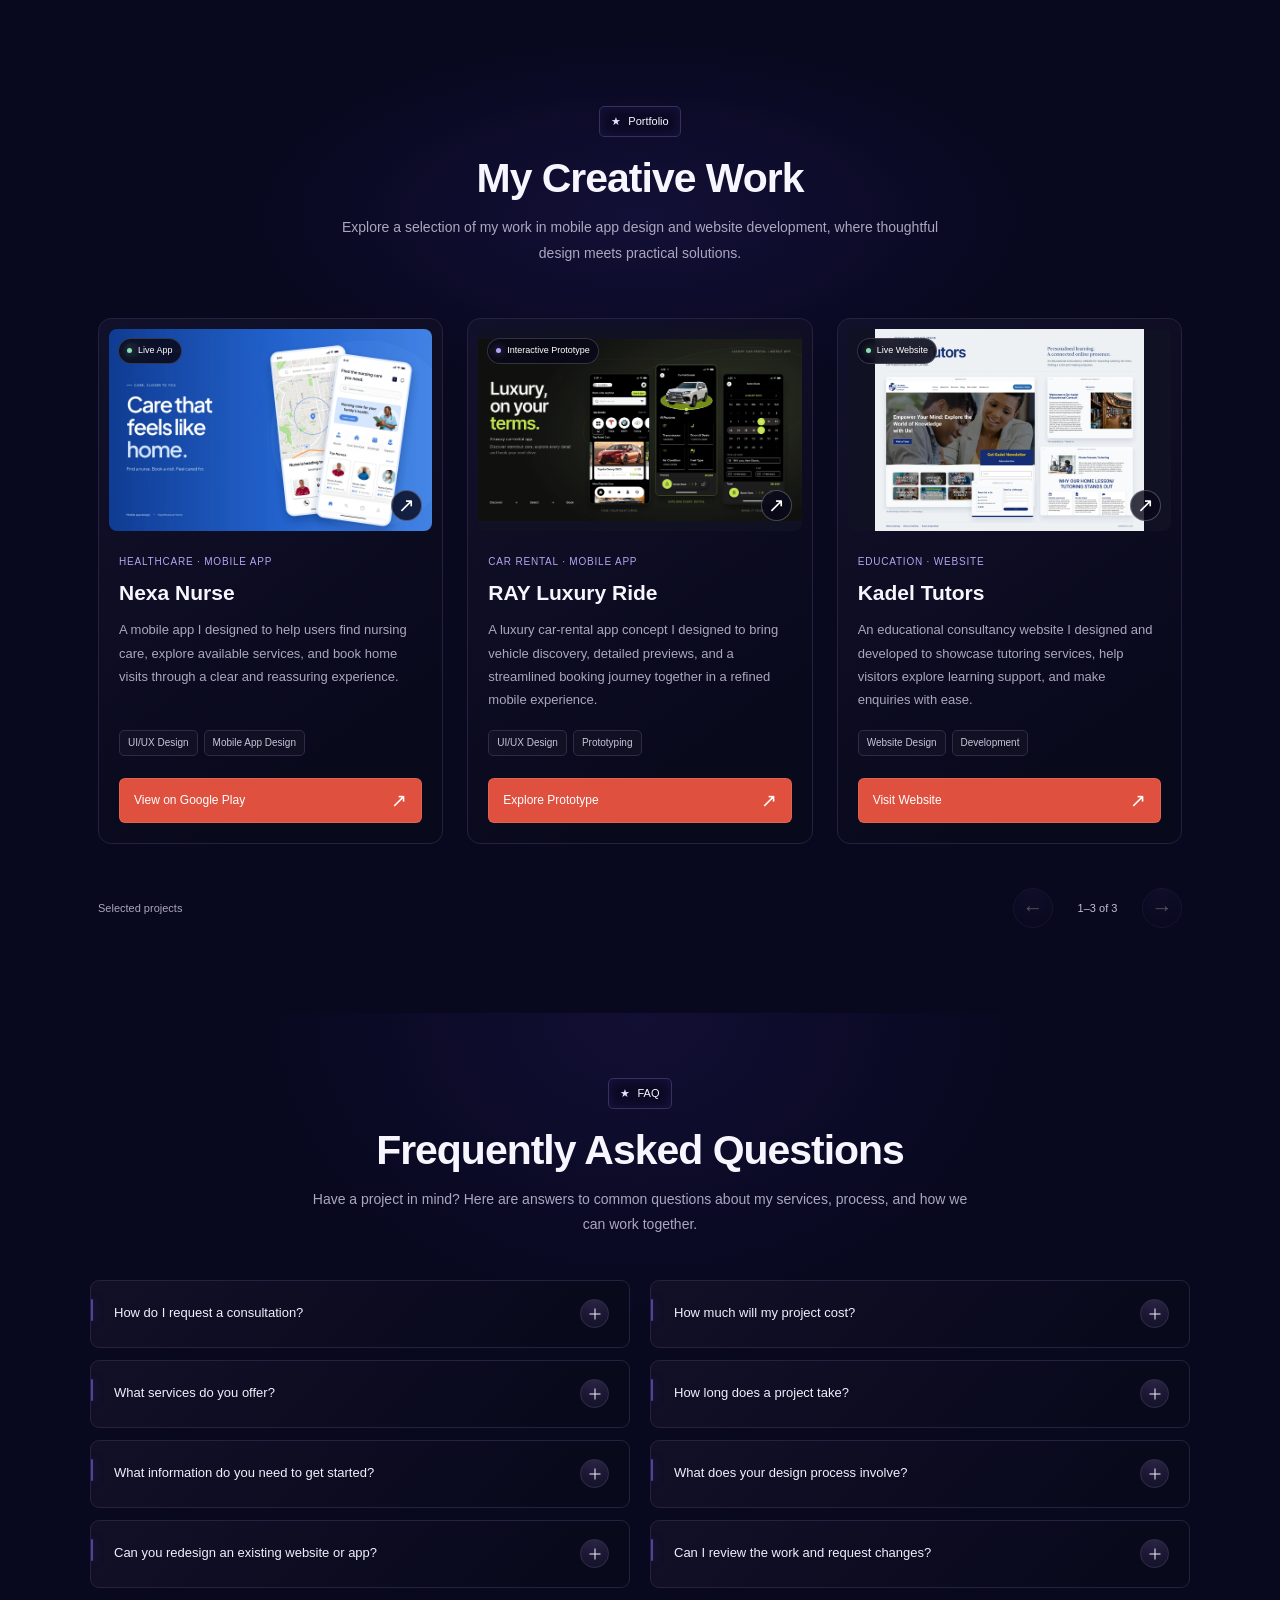
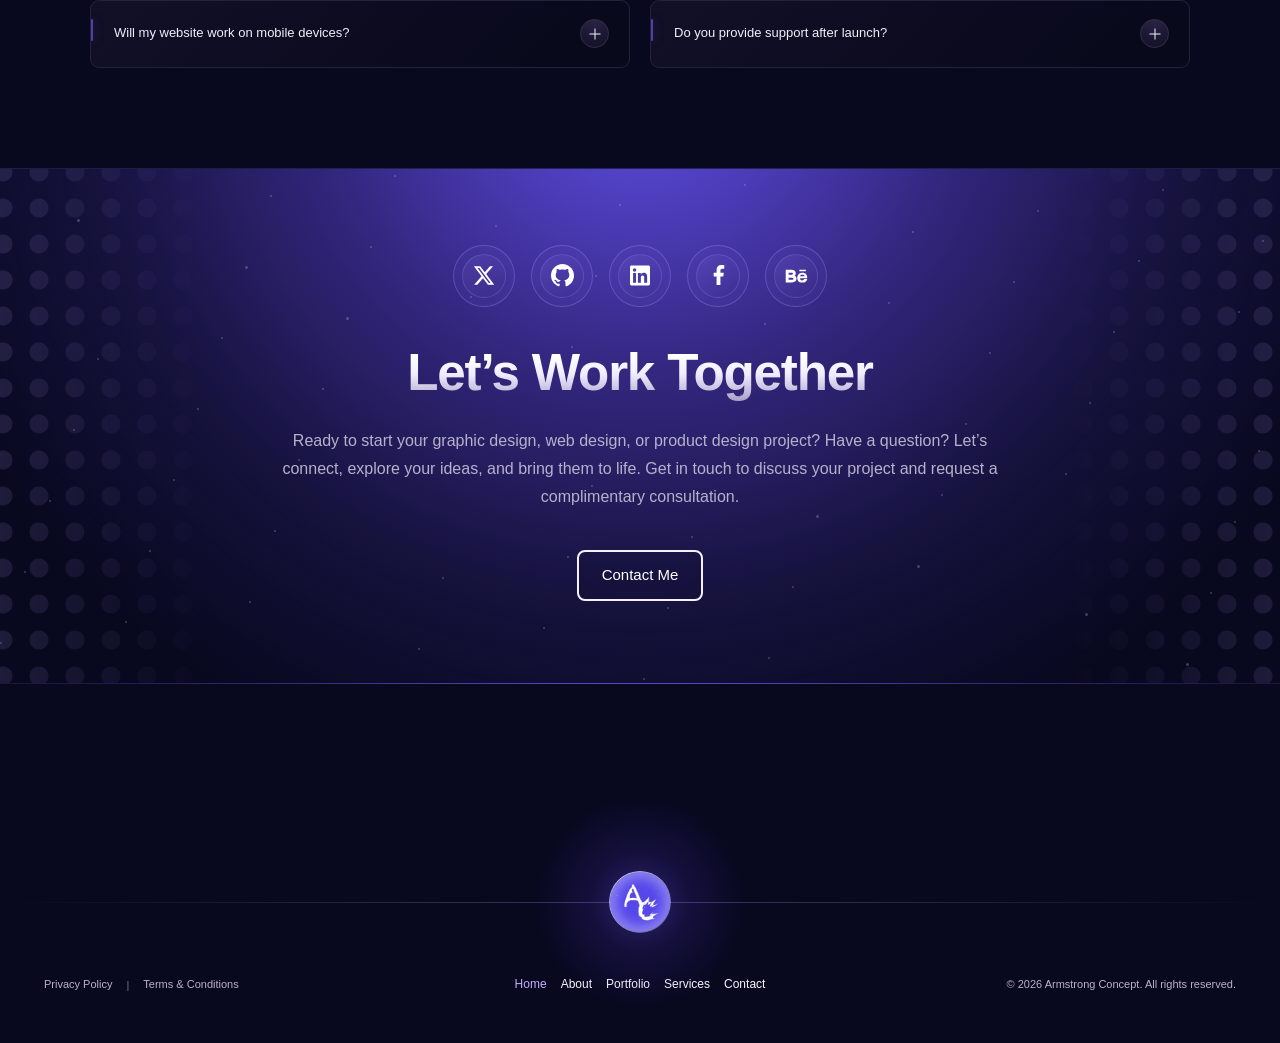
